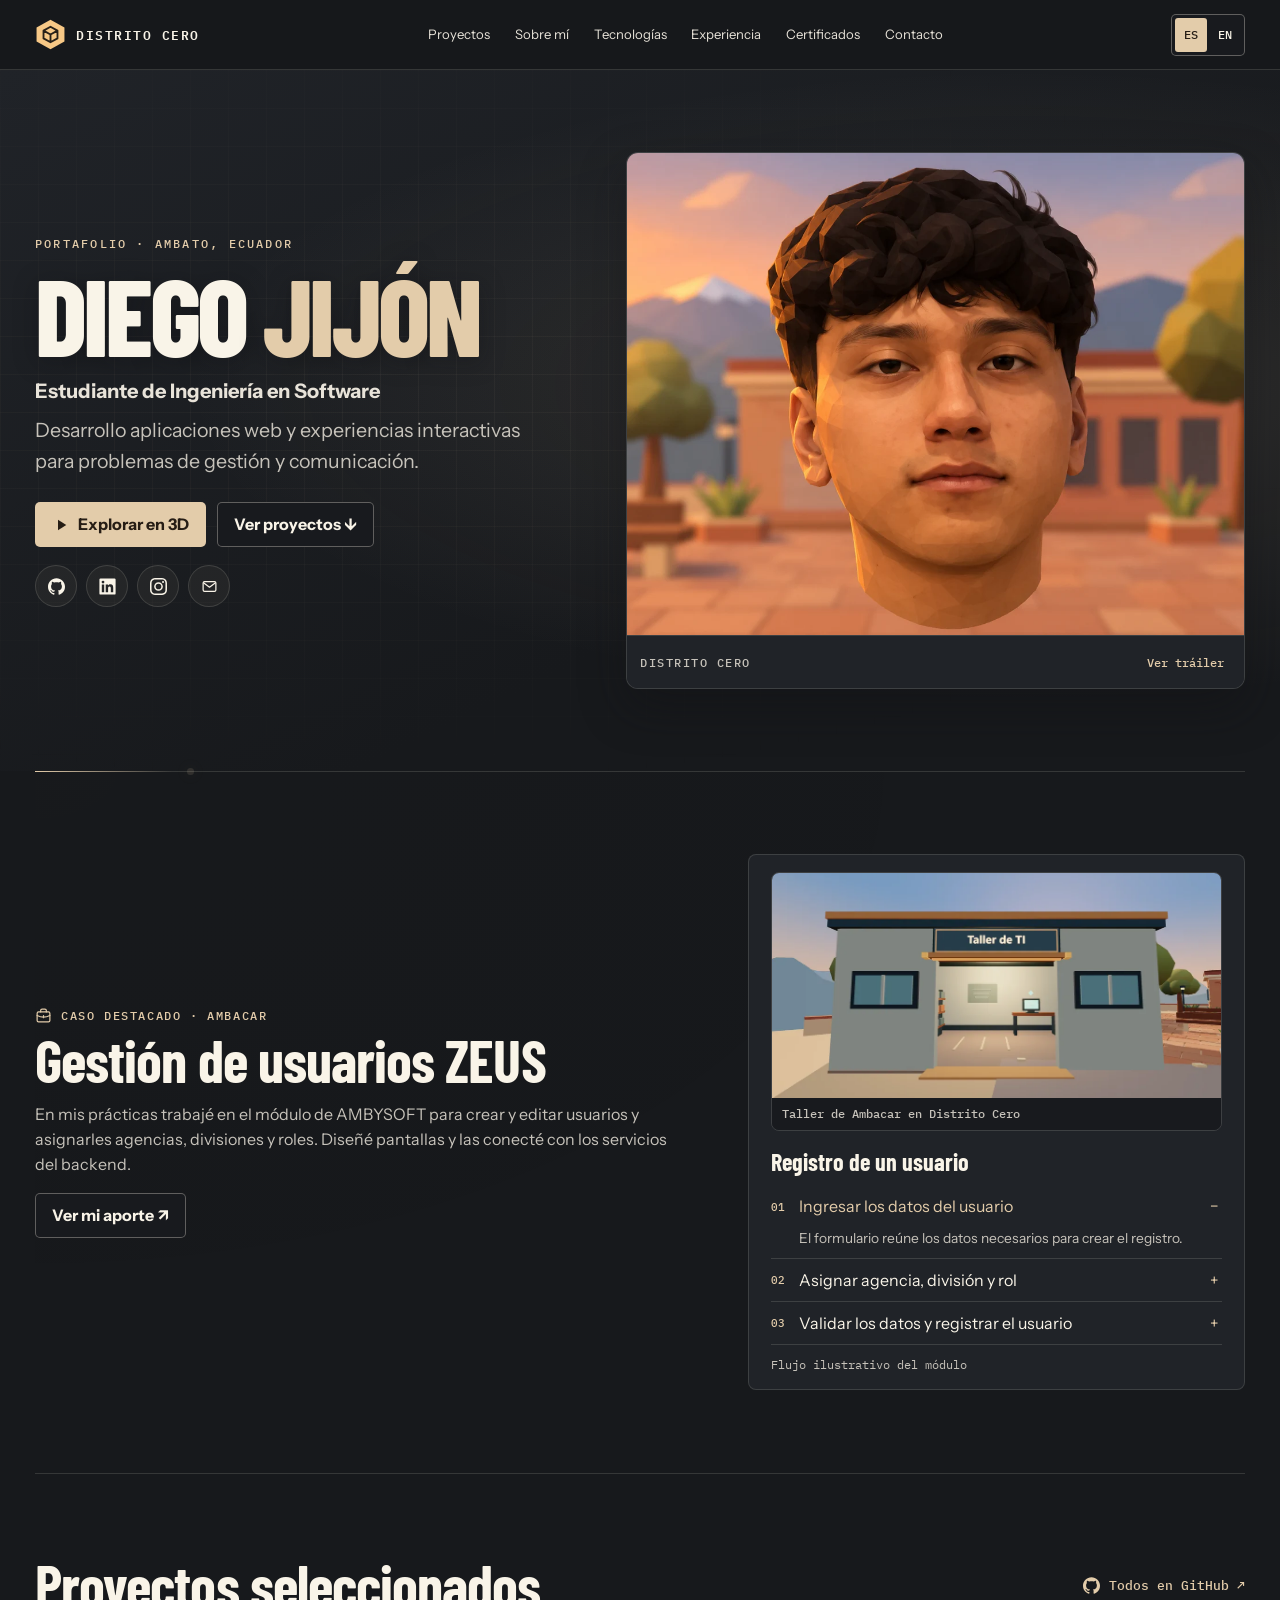
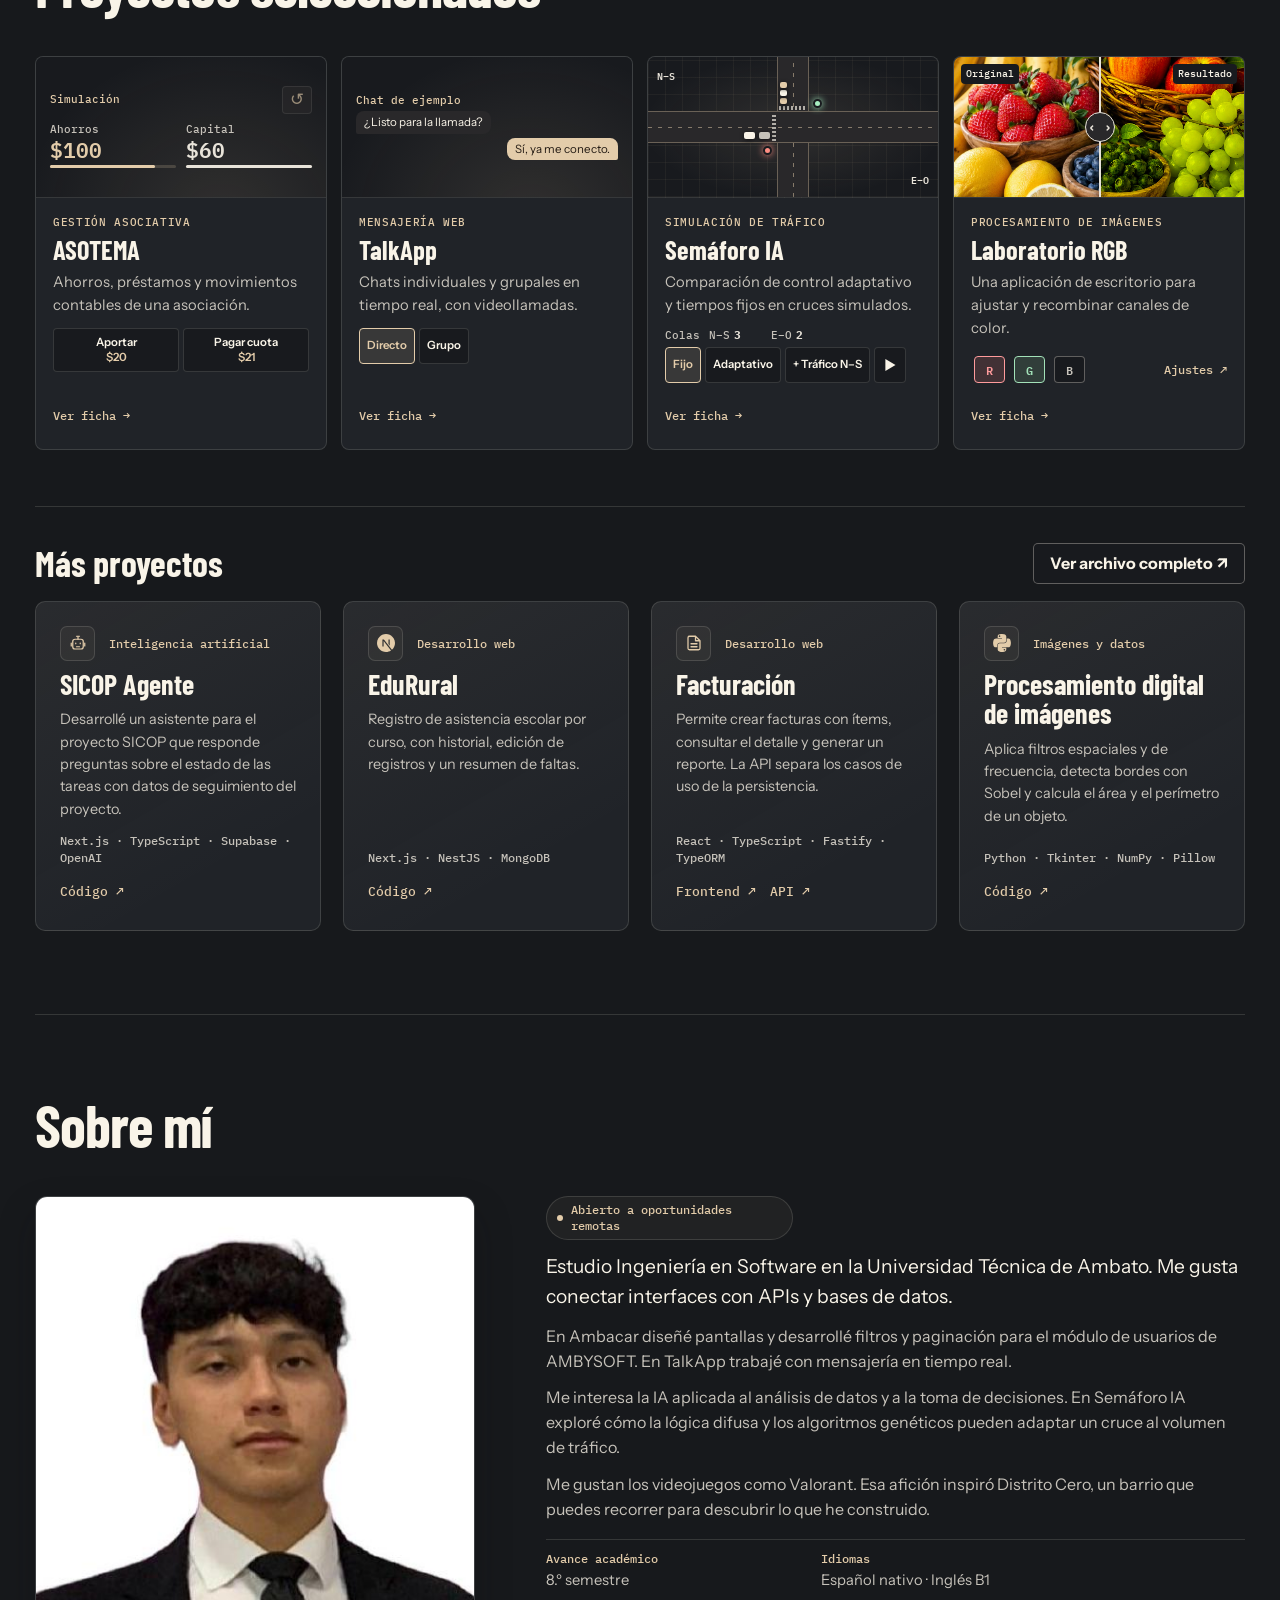
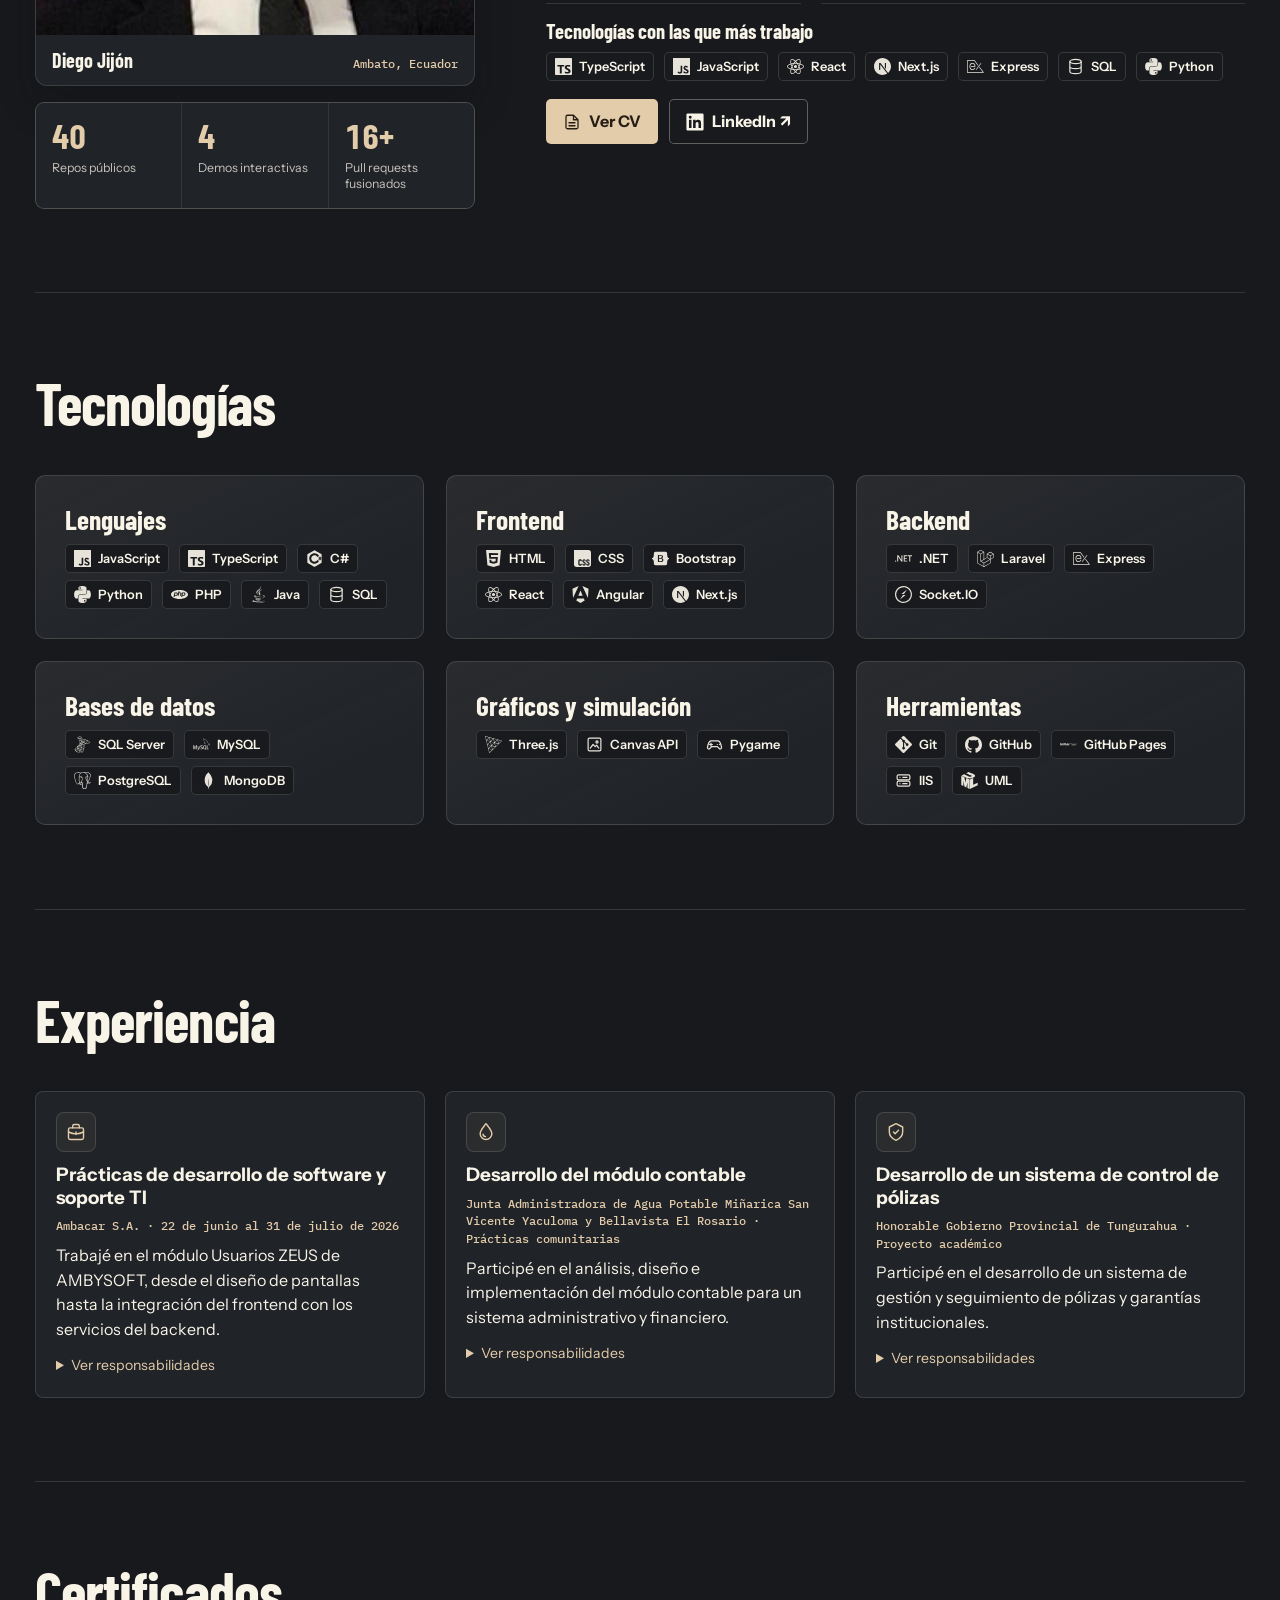
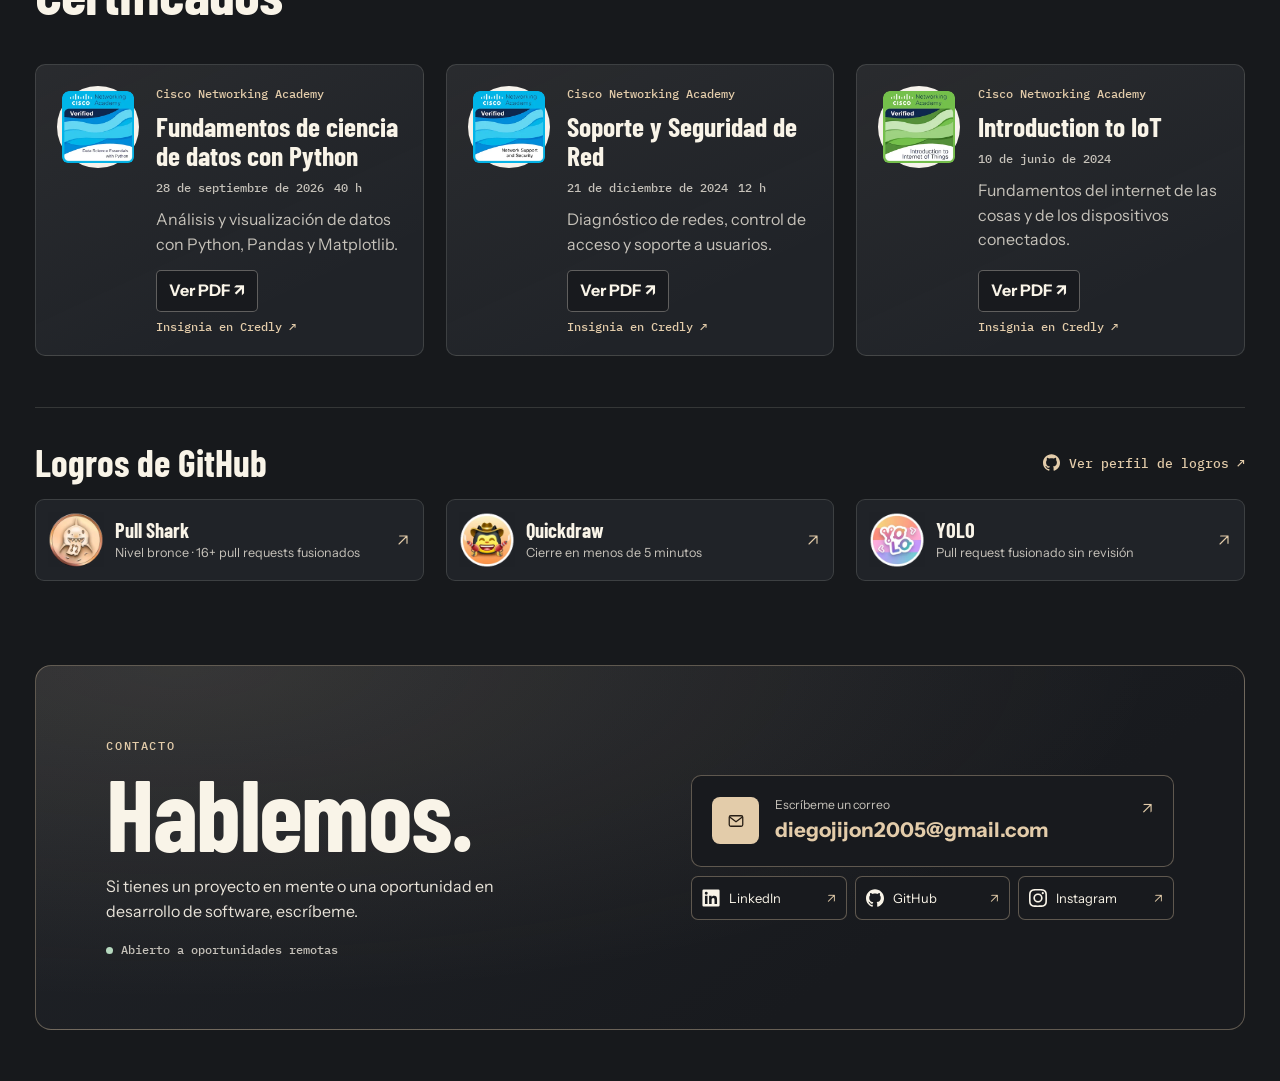
==== index.html @ 71e73021 "Mejora la detección y las rutas de los robots" ====
<!doctype html>
<html lang="es">
<head>
  <meta charset="utf-8">
  <meta name="viewport" content="width=device-width, initial-scale=1, viewport-fit=cover">
  <meta name="description" content="Distrito Cero, portafolio interactivo de Diego Jijón. Explora proyectos de software en un barrio 3D.">
  <meta name="theme-color" content="#17191c">
  <title>Distrito Cero · Diego Jijón</title>
  <link rel="icon" href="./assets/mark.svg" type="image/svg+xml">
  <link rel="stylesheet" href="./styles.css?v=levels">
  <link rel="stylesheet" href="./campaign.css?v=interiors">
  <link rel="stylesheet" href="./site-header.css?v=section-links">
  <link rel="stylesheet" href="./landing.css?v=header">
  <link rel="stylesheet" href="./archive.css?v=header">
  <link rel="stylesheet" href="./site-footer.css?v=header">
  <link rel="stylesheet" href="./district-preview.css?v=palette">
  <link rel="stylesheet" href="./asotema-demo.css?v=header">
  <link rel="stylesheet" href="./rgb-demo.css?v=header">
  <link rel="stylesheet" href="./traffic-demo.css?v=header">
  <link rel="stylesheet" href="./workstation.css?v=desktop">
  <script type="importmap">{"imports":{"./content.js":"./content.js?v=workstation","./experience.js":"./experience.js?v=visual","./project-archive.js":"./project-archive.js?v=sicop","./site-footer.js":"./site-footer.js?v=inline"}}</script>
  <script type="module" src="./main.js?v=robots"></script>
  <script type="module" src="./landing.js?v=header"></script>
  <script type="module" src="./district-preview.js?v=2"></script>
  <script type="module" src="./asotema-demo.js"></script>
  <script type="module" src="./rgb-demo.js?v=case-studies"></script>
  <script type="module" src="./traffic-demo.js?v=case-studies"></script>
</head>
<body>
  <div class="district-opening" id="district-opening" role="region" aria-label="Intro de Distrito Cero" data-aria="openingLabel" hidden>
    <video id="opening-video" muted playsinline preload="none" aria-hidden="true" tabindex="-1"></video>
    <button class="district-skip" id="opening-skip" type="button" data-t="skipOpening">Saltar</button>
    <div class="district-opening-brand" aria-hidden="true">
      <img src="./assets/mark.svg" width="38" height="38" alt="">
      <p>Distrito <em>Cero</em></p>
      <span class="district-opening-line"></span>
    </div>
  </div>
  <a class="skip" href="#projects" data-t="skip">Ir a proyectos</a>
  <header class="site-header" id="top">
    <div class="site-header-inner content">
      <a class="brand" href="#inicio" aria-label="Distrito Cero · Inicio">
        <img src="./assets/mark.svg" width="31" height="31" alt="">
        <span>DISTRITO CERO</span>
      </a>
      <div class="site-header-actions">
        <div class="languages" role="group" aria-label="Idioma / Language">
          <button type="button" lang="es" data-lang="es" aria-label="Español" aria-pressed="true">ES</button>
          <button type="button" lang="en" data-lang="en" aria-label="English" aria-pressed="false">EN</button>
        </div>
      </div>
    </div>
  </header>
  <main id="main">
    <section class="hero" id="inicio" aria-labelledby="title">
      <div class="hero-layout content">
        <div class="hero-content">
          <p class="eyebrow" data-t="intro">PORTAFOLIO · AMBATO, ECUADOR</p>
          <h1 id="title" tabindex="-1">Diego <em>Jijón</em></h1>
          <p class="hero-role" data-t="role">Estudiante de Ingeniería en Software</p>
          <p class="lead" data-t="lead">Desarrollo aplicaciones web y experiencias interactivas para problemas de gestión y comunicación.</p>
          <div class="hero-actions">
            <button class="button primary" id="enter" type="button" disabled>
              <svg viewBox="0 0 24 24" aria-hidden="true"><path d="m8 5 11 7-11 7Z" fill="currentColor"/></svg>
              <span data-t="enter">Explorar en 3D</span>
            </button>
            <a class="button secondary" href="#projects" data-t="viewProjects">Ver proyectos ↓</a>
          </div>
          <div class="hero-social" role="group" aria-label="Redes profesionales" data-aria="professionalLinks">
            <a class="icon-link" href="https://github.com/Diego200509" target="_blank" rel="noopener noreferrer" aria-label="GitHub"><svg aria-hidden="true" focusable="false"><use href="./assets/landing-icons.svg#github"></use></svg></a>
            <a class="icon-link" href="https://www.linkedin.com/in/diego-jij%C3%B3n-undefined-981508311/" target="_blank" rel="noopener noreferrer" aria-label="LinkedIn"><svg aria-hidden="true" focusable="false"><use href="./assets/landing-icons.svg#linkedin"></use></svg></a>
            <a class="icon-link" href="https://www.instagram.com/diegojijon09/" target="_blank" rel="noopener noreferrer" aria-label="Instagram"><svg aria-hidden="true" focusable="false"><use href="./assets/contact-icons.svg#instagram"></use></svg></a>
            <a class="icon-link" href="mailto:diegojijon2005@gmail.com" aria-label="Correo personal" data-aria="personalEmail"><svg aria-hidden="true" focusable="false"><use href="./assets/contact-icons.svg#email"></use></svg></a>
          </div>
          <p class="game-error" id="game-error" role="status" hidden></p>
          <noscript><p>Activa JavaScript para explorar el barrio 3D. Puedes acceder a los repositorios desde GitHub.</p></noscript>
        </div>
        <figure class="hero-preview">
          <div class="portrait-frame">
            <img src="./assets/distrito-retrato.webp" width="1100" height="860" alt="Retrato 3D del rostro de Diego Jijón" data-alt="avatarAlt" fetchpriority="high">
            <video id="district-trailer" controls playsinline preload="none" aria-label="Tráiler de Distrito Cero" data-aria="trailerLabel" aria-describedby="trailer-description" hidden></video>
            <p class="sr-only" id="trailer-description" data-t="trailerDescription">Diego recorre la plaza. Una vista aérea muestra el distrito y, frente al Laboratorio RGB, los prismas devuelven el color al mural.</p>
            <p class="district-trailer-error" id="trailer-error" role="status" data-t="trailerError" hidden>No se pudo reproducir el tráiler.</p>
          </div>
          <figcaption>
            <span>DISTRITO CERO</span>
            <button type="button" class="preview-project" id="trailer-toggle" aria-controls="district-trailer" aria-expanded="false" data-t="showTrailer" hidden>Ver tráiler</button>
          </figcaption>
        </figure>
      </div>
    </section>
    <section class="featured content landing-chapter" id="featured" aria-labelledby="featured-title">
      <span class="chapter-seam" aria-hidden="true"></span>
      <div data-reveal>
        <p class="eyebrow featured-label"><svg aria-hidden="true" focusable="false"><use href="./assets/landing-icons.svg#briefcase"></use></svg><span data-t="featured">CASO DESTACADO · AMBACAR</span></p>
        <h2 id="featured-title" data-t="featuredTitle">Gestión de usuarios ZEUS</h2>
        <p data-t="featuredCopy">En mis prácticas trabajé en el módulo de AMBYSOFT para crear y editar usuarios y asignarles agencias, divisiones y roles. Diseñé pantallas y las conecté con los servicios del backend.</p>
        <button type="button" class="button secondary" id="featured-detail" data-t="featuredDetail">Ver mi aporte ↗</button>
      </div>
      <div class="featured-flow" data-reveal>
        <figure class="featured-preview">
          <img src="./assets/ambacar-taller.webp" width="960" height="568" loading="lazy" decoding="async" alt="Entrada abierta del taller de Ambacar en el mundo 3D" data-alt="workshopPreviewAlt">
          <figcaption data-t="workshopPreview">Taller de Ambacar en Distrito Cero</figcaption>
        </figure>
        <h3 data-t="flowTitle">Registro de un usuario</h3>
        <ol class="flow-steps">
          <li>
            <details name="user-flow" open>
              <summary><span data-t="flowUser">Ingresar los datos del usuario</span></summary>
              <p data-t="flowUserDetail">El formulario reúne los datos necesarios para crear el registro.</p>
            </details>
          </li>
          <li>
            <details name="user-flow">
              <summary><span data-t="flowAssignment">Asignar agencia, división y rol</span></summary>
              <p data-t="flowAssignmentDetail">Los catálogos conectados al backend ofrecen las opciones que corresponden a cada campo.</p>
            </details>
          </li>
          <li>
            <details name="user-flow">
              <summary><span data-t="flowValidation">Validar los datos y registrar el usuario</span></summary>
              <p data-t="flowValidationDetail">El backend comprueba los datos antes de guardar el registro.</p>
            </details>
          </li>
        </ol>
        <p class="flow-note" data-t="flowNote">Flujo ilustrativo del módulo</p>
      </div>
    </section>
    <section class="archive content landing-chapter" id="projects" aria-labelledby="projects-title">
      <span class="chapter-seam" aria-hidden="true"></span>
      <header class="section-title" data-reveal>
        <h2 id="projects-title" data-t="selected">Proyectos seleccionados</h2>
        <a href="https://github.com/Diego200509?tab=repositories" class="text-link icon-text" target="_blank" rel="noopener noreferrer"><svg aria-hidden="true" focusable="false"><use href="./assets/landing-icons.svg#github"></use></svg><span data-t="allRepos">Todos en GitHub ↗</span></a>
      </header>
      <div class="project-grid" id="project-grid" data-reveal="sequence">
        <article class="project-card" id="asotema-demo" aria-labelledby="asotema-title">
          <div class="asotema-preview">
            <div class="asotema-preview-header">
              <span data-t="asotemaSimulation">Simulación</span>
              <button id="asotema-reset" type="button" aria-label="Reiniciar simulación" data-aria="asotemaReset" aria-disabled="true" disabled>↺</button>
            </div>
            <dl class="asotema-balances" aria-live="polite" aria-atomic="true">
              <div class="asotema-savings">
                <dt data-t="asotemaSavings">Ahorros</dt>
                <dd id="asotema-savings">$100</dd>
              </div>
              <div class="asotema-principal">
                <dt data-t="asotemaPrincipal">Capital</dt>
                <dd id="asotema-principal">$60</dd>
              </div>
            </dl>
          </div>
          <div class="project-copy">
            <small id="asotema-kind">Gestión asociativa</small>
            <h3 id="asotema-title">ASOTEMA</h3>
            <span id="asotema-description">Ahorros, préstamos y movimientos contables de una asociación.</span>
            <div class="asotema-actions" role="group" aria-label="Operaciones de ejemplo" data-aria="asotemaActions">
              <button id="asotema-deposit" type="button" disabled><span data-t="asotemaDeposit">Aportar</span><strong>$20</strong></button>
              <button id="asotema-pay" type="button" disabled><span data-t="asotemaPay">Pagar cuota</span><strong>$21</strong></button>
            </div>
            <a class="project-details-link" id="asotema-details" href="./asotema.html" data-t="caseView">Ver ficha →</a>
          </div>
        </article>
        <article class="project-card" id="talkapp" aria-labelledby="talkapp-title">
          <div class="talkapp-preview">
            <div class="talkapp-preview-label" data-t="talkPreview">Chat de ejemplo</div>
            <div class="talkapp-conversation" id="talkapp-conversation" aria-live="polite">
              <div data-talk-chat="direct">
                <p data-t="talkDirectFirst">¿Listo para la llamada?</p>
                <p data-t="talkDirectReply">Sí, ya me conecto.</p>
              </div>
              <div data-talk-chat="group" hidden>
                <p data-t="talkGroupFirst">¿Probamos la demo?</p>
                <p data-t="talkGroupReply">Equipo listo.</p>
              </div>
            </div>
          </div>
          <div class="project-copy">
            <small id="talkapp-kind">Mensajería web</small>
            <h3 id="talkapp-title">TalkApp</h3>
            <span id="talkapp-description">Chats individuales y grupales en tiempo real, con videollamadas.</span>
            <div class="talkapp-modes" role="group" aria-label="Chat de ejemplo" data-aria="talkPreview">
              <button type="button" data-talk-mode="direct" data-t="talkDirect" aria-controls="talkapp-conversation" aria-pressed="true" disabled>Directo</button>
              <button type="button" data-talk-mode="group" data-t="talkGroup" aria-controls="talkapp-conversation" aria-pressed="false" disabled>Grupo</button>
            </div>
            <a class="project-details-link" id="talkapp-details" href="./talkapp.html" data-t="caseView">Ver ficha →</a>
          </div>
        </article>
        <article class="project-card traffic-card" id="traffic-demo" aria-labelledby="traffic-title">
          <div class="traffic-scene" aria-hidden="true">
            <div class="traffic-road traffic-road-vertical"></div>
            <div class="traffic-road traffic-road-horizontal"></div>
            <div class="traffic-crosswalk traffic-crosswalk-vertical"></div>
            <div class="traffic-crosswalk traffic-crosswalk-horizontal"></div>
            <div class="traffic-cars traffic-cars-vertical"></div>
            <div class="traffic-cars traffic-cars-horizontal"></div>
            <span class="traffic-passing traffic-passing-vertical"></span>
            <span class="traffic-passing traffic-passing-horizontal"></span>
            <span class="traffic-light traffic-light-vertical" data-phase="green"></span>
            <span class="traffic-light traffic-light-horizontal" data-phase="red"></span>
            <span class="traffic-axis traffic-axis-vertical">N–S</span>
            <span class="traffic-axis traffic-axis-horizontal" data-t="trafficEastWest">E–O</span>
          </div>
          <div class="project-copy">
            <small id="traffic-kind">Simulación de tráfico</small>
            <h3 id="traffic-title">Semáforo IA</h3>
            <span id="traffic-description">Comparación de control adaptativo y tiempos fijos en cruces simulados.</span>
            <div class="traffic-controls">
              <div class="traffic-stats" role="group" aria-label="Vehículos en espera" data-aria="trafficQueues">
                <span data-t="trafficWaiting">Colas</span>
                <span class="traffic-stat"><span>N–S</span> <b id="traffic-count-vertical">3</b></span>
                <span class="traffic-stat"><span data-t="trafficEastWest">E–O</span> <b id="traffic-count-horizontal">2</b></span>
              </div>
              <div class="traffic-toolbar">
                <div class="traffic-modes" role="group" aria-label="Modo del semáforo" data-aria="trafficMode">
                  <button type="button" data-traffic-mode="fixed" aria-pressed="true" data-t="trafficFixed" disabled>Fijo</button>
                  <button type="button" data-traffic-mode="adaptive" aria-pressed="false" aria-label="Adaptativo (Auto)" data-aria="trafficAdaptiveLabel" disabled>
                    <span class="traffic-mode-full" data-t="trafficAdaptive">Adaptativo</span>
                    <span class="traffic-mode-short" aria-hidden="true">Auto</span>
                  </button>
                </div>
                <div class="traffic-actions">
                  <button type="button" id="traffic-demand" aria-pressed="false" aria-label="Más tráfico norte-sur" data-aria="trafficDemandLabel" disabled>
                    <span class="traffic-demand-label" data-t="trafficDemand">+ Tráfico N–S</span>
                    <span class="traffic-demand-icon" aria-hidden="true">+</span>
                  </button>
                  <button type="button" id="traffic-play" data-running="false" disabled>
                    <span class="traffic-play-size" aria-hidden="true" data-t="trafficResume">Continuar</span>
                    <span id="traffic-play-label" data-t="trafficPlay">Iniciar</span>
                    <span class="traffic-play-icon" aria-hidden="true"></span>
                  </button>
                </div>
              </div>
              <p class="sr-only" id="traffic-phase"><span data-t="trafficGreenNorth">Verde norte–sur</span><span data-t="trafficGreenEast" hidden>Verde este–oeste</span><span data-t="trafficAllRed" hidden>Rojo en ambas vías</span></p>
            </div>
            <a class="project-details-link" id="traffic-details" href="./semaforo-ia.html" data-t="caseView">Ver ficha →</a>
          </div>
        </article>
        <article class="project-card rgb-card" id="rgb-demo" aria-labelledby="rgb-title">
          <div class="rgb-preview">
            <img id="rgb-original" src="./assets/rgb-frutas.webp" width="880" height="660" loading="lazy" alt="Frutas de varios colores en cestas" data-alt="rgbSampleAlt">
            <canvas id="rgb-result" width="880" height="660" aria-hidden="true"></canvas>
            <span class="rgb-side rgb-before" data-t="rgbBefore">Original</span>
            <span class="rgb-side rgb-after" data-t="rgbAfter">Resultado</span>
            <span class="rgb-divider" aria-hidden="true"><span>‹ ›</span></span>
            <input id="rgb-split" type="range" min="0" max="100" value="50" aria-label="Porcentaje visible de la imagen original" data-aria="rgbCompare" aria-describedby="rgb-instructions" disabled>
          </div>
          <p id="rgb-instructions" class="sr-only" data-t="rgbInstructions">Arrastra la línea o usa las flechas del teclado para comparar.</p>
          <div class="project-copy">
            <small id="rgb-kind">Procesamiento de imágenes</small>
            <h3 id="rgb-title" data-t="rgbTitle">Laboratorio RGB</h3>
            <span id="rgb-description">Una aplicación de escritorio para ajustar y recombinar canales de color.</span>
            <p class="rgb-error" id="rgb-error" role="status" hidden data-t="rgbError">La comparación no pudo cargar.</p>
            <div class="rgb-actions">
              <fieldset id="rgb-channels" disabled>
                <legend class="sr-only" data-t="rgbChannels">Canales de color</legend>
                <label class="rgb-toggle" data-channel="red">
                  <input type="checkbox" data-aria="rgbRed" aria-label="Rojo" checked><span aria-hidden="true">R</span>
                </label>
                <label class="rgb-toggle" data-channel="green">
                  <input type="checkbox" data-aria="rgbGreen" aria-label="Verde" checked><span aria-hidden="true">G</span>
                </label>
                <label class="rgb-toggle" data-channel="blue">
                  <input type="checkbox" data-aria="rgbBlue" aria-label="Azul"><span aria-hidden="true">B</span>
                </label>
              </fieldset>
              <button class="rgb-settings-button" id="rgb-settings-button" type="button" aria-haspopup="dialog" aria-label="Ajustes y captura" data-aria="rgbSettingsLabel" data-t="rgbSettings">Ajustes ↗</button>
            </div>
            <a class="project-details-link" id="rgb-details" href="./laboratorio-rgb.html" data-t="caseView">Ver ficha →</a>
          </div>
        </article>
      </div>
      <section class="more-projects" aria-labelledby="more-projects-title">
        <header class="more-projects-heading" data-reveal>
          <h3 id="more-projects-title" data-t="moreProjects">Más proyectos</h3>
          <a class="button secondary" id="archive-link" href="./archive.html" data-t="archiveLink">Ver archivo completo ↗</a>
        </header>
        <div class="archive-grid" id="more-project-grid" data-reveal="sequence"></div>
      </section>
      <noscript>
        <ul>
          <li><a href="https://github.com/Diego200509/asotema">ASOTEMA</a></li>
          <li><a href="https://github.com/Diego200509/talk-app">TalkApp</a></li>
          <li><a href="https://github.com/Diego200509/Semaforo_IA">Semáforo IA</a></li>
          <li><a href="https://github.com/Diego200509/Lab_imagenes_rgb">Laboratorio RGB</a></li>
        </ul>
      </noscript>
    </section>
    <section class="profile content landing-chapter" id="profile" aria-labelledby="profile-title">
      <span class="chapter-seam" aria-hidden="true"></span>
      <header class="section-title" data-reveal><h2 id="profile-title" data-t="profile">Sobre mí</h2></header>
      <div class="profile-media" data-reveal>
        <figure class="profile-portrait">
          <img src="./assets/diego-jijon.jpg" width="460" height="460" alt="Retrato de Diego Jijón" data-alt="profilePhotoAlt" loading="lazy" decoding="async">
          <figcaption><strong>Diego Jijón</strong><span data-t="profileLocation">Ambato, Ecuador</span></figcaption>
        </figure>
        <dl class="profile-stats" aria-label="Cifras de mi trabajo" data-aria="profileStats">
          <div><dt data-t="profileRepos">Repos públicos</dt><dd>40</dd></div>
          <div><dt data-t="profileDemos">Demos interactivas</dt><dd>4</dd></div>
          <div><dt data-t="profilePulls">Pull requests fusionados</dt><dd>16+</dd></div>
        </dl>
      </div>
      <div class="profile-story" data-reveal>
        <p class="profile-availability" data-t="profileRemote">Abierto a oportunidades remotas</p>
        <p class="profile-copy profile-intro" data-t="profileIntro">Estudio Ingeniería en Software en la Universidad Técnica de Ambato. Me gusta conectar interfaces con APIs y bases de datos.</p>
        <p class="profile-copy" data-t="profileWork">En Ambacar diseñé pantallas y desarrollé filtros y paginación para el módulo de usuarios de AMBYSOFT. En TalkApp trabajé con mensajería en tiempo real.</p>
        <p class="profile-copy" data-t="profileAI">Me interesa la IA aplicada al análisis de datos y a la toma de decisiones. En Semáforo IA exploré cómo la lógica difusa y los algoritmos genéticos pueden adaptar un cruce al volumen de tráfico.</p>
        <p class="profile-copy" data-t="personal">Me gustan los videojuegos como Valorant. Esa afición inspiró Distrito Cero, un barrio que puedes recorrer para descubrir lo que he construido.</p>
        <dl class="profile-facts">
          <div><dt data-t="profileStudyStage">Avance académico</dt><dd data-t="profileSemester">8.º semestre</dd></div>
          <div><dt data-t="languages">Idiomas</dt><dd data-t="languageLevels">Español nativo · Inglés B1</dd></div>
        </dl>
        <div class="profile-stack">
          <h3 data-t="profileStack">Tecnologías con las que más trabajo</h3>
          <ul class="technology-tools">
            <li><svg aria-hidden="true" focusable="false"><use href="./assets/landing-icons.svg#typescript"></use></svg>TypeScript</li>
            <li><svg aria-hidden="true" focusable="false"><use href="./assets/landing-icons.svg#javascript"></use></svg>JavaScript</li>
            <li><svg aria-hidden="true" focusable="false"><use href="./assets/landing-icons.svg#react"></use></svg>React</li>
            <li><svg aria-hidden="true" focusable="false"><use href="./assets/landing-icons.svg#nextdotjs"></use></svg>Next.js</li>
            <li><svg aria-hidden="true" focusable="false"><use href="./assets/landing-icons.svg#express"></use></svg>Express</li>
            <li><svg aria-hidden="true" focusable="false"><use href="./assets/landing-icons.svg#sql"></use></svg>SQL</li>
            <li><svg aria-hidden="true" focusable="false"><use href="./assets/landing-icons.svg#python"></use></svg>Python</li>
          </ul>
        </div>
        <div class="profile-actions">
          <a class="button primary" href="./cv.html" id="cv-link"><svg aria-hidden="true" focusable="false"><use href="./assets/landing-icons.svg#document"></use></svg><span data-t="cv">Ver CV</span></a>
          <a class="button secondary" href="https://www.linkedin.com/in/diego-jij%C3%B3n-undefined-981508311/" target="_blank" rel="noopener noreferrer"><svg aria-hidden="true" focusable="false"><use href="./assets/landing-icons.svg#linkedin"></use></svg>LinkedIn ↗</a>
        </div>
      </div>
    </section>
    <section class="content landing-chapter" id="technologies" aria-labelledby="technologies-title">
      <span class="chapter-seam" aria-hidden="true"></span>
      <header class="section-title" data-reveal><h2 id="technologies-title" data-t="technologies">Tecnologías</h2></header>
      <ul class="technology-grid" data-reveal="sequence">
        <li class="technology-card">
          <h3 data-t="techLanguages">Lenguajes</h3>
          <ul class="technology-tools">
            <li><svg aria-hidden="true" focusable="false"><use href="./assets/landing-icons.svg#javascript"></use></svg>JavaScript</li>
            <li><svg aria-hidden="true" focusable="false"><use href="./assets/landing-icons.svg#typescript"></use></svg>TypeScript</li>
            <li><svg aria-hidden="true" focusable="false"><use href="./assets/landing-icons.svg#csharp"></use></svg>C#</li>
            <li><svg aria-hidden="true" focusable="false"><use href="./assets/landing-icons.svg#python"></use></svg>Python</li>
            <li><svg aria-hidden="true" focusable="false"><use href="./assets/landing-icons.svg#php"></use></svg>PHP</li>
            <li><svg aria-hidden="true" focusable="false"><use href="./assets/landing-icons.svg#java"></use></svg>Java</li>
            <li><svg aria-hidden="true" focusable="false"><use href="./assets/landing-icons.svg#sql"></use></svg>SQL</li>
          </ul>
        </li>
        <li class="technology-card">
          <h3>Frontend</h3>
          <ul class="technology-tools">
            <li><svg aria-hidden="true" focusable="false"><use href="./assets/landing-icons.svg#html5"></use></svg>HTML</li>
            <li><svg aria-hidden="true" focusable="false"><use href="./assets/landing-icons.svg#css"></use></svg>CSS</li>
            <li><svg aria-hidden="true" focusable="false"><use href="./assets/landing-icons.svg#bootstrap"></use></svg>Bootstrap</li>
            <li><svg aria-hidden="true" focusable="false"><use href="./assets/landing-icons.svg#react"></use></svg>React</li>
            <li><svg aria-hidden="true" focusable="false"><use href="./assets/landing-icons.svg#angular"></use></svg>Angular</li>
            <li><svg aria-hidden="true" focusable="false"><use href="./assets/landing-icons.svg#nextdotjs"></use></svg>Next.js</li>
          </ul>
        </li>
        <li class="technology-card">
          <h3>Backend</h3>
          <ul class="technology-tools">
            <li><svg aria-hidden="true" focusable="false"><use href="./assets/landing-icons.svg#dotnet"></use></svg>.NET</li>
            <li><svg aria-hidden="true" focusable="false"><use href="./assets/landing-icons.svg#laravel"></use></svg>Laravel</li>
            <li><svg aria-hidden="true" focusable="false"><use href="./assets/landing-icons.svg#express"></use></svg>Express</li>
            <li><svg aria-hidden="true" focusable="false"><use href="./assets/landing-icons.svg#socketdotio"></use></svg>Socket.IO</li>
          </ul>
        </li>
        <li class="technology-card">
          <h3 data-t="techDatabases">Bases de datos</h3>
          <ul class="technology-tools">
            <li><svg aria-hidden="true" focusable="false"><use href="./assets/landing-icons.svg#microsoftsqlserver"></use></svg>SQL Server</li>
            <li><svg aria-hidden="true" focusable="false"><use href="./assets/landing-icons.svg#mysql"></use></svg>MySQL</li>
            <li><svg aria-hidden="true" focusable="false"><use href="./assets/landing-icons.svg#postgresql"></use></svg>PostgreSQL</li>
            <li><svg aria-hidden="true" focusable="false"><use href="./assets/landing-icons.svg#mongodb"></use></svg>MongoDB</li>
          </ul>
        </li>
        <li class="technology-card">
          <h3 data-t="techGraphics">Gráficos y simulación</h3>
          <ul class="technology-tools">
            <li><svg aria-hidden="true" focusable="false"><use href="./assets/landing-icons.svg#threedotjs"></use></svg>Three.js</li>
            <li><svg aria-hidden="true" focusable="false"><use href="./assets/landing-icons.svg#canvas-api"></use></svg>Canvas API</li>
            <li><svg aria-hidden="true" focusable="false"><use href="./assets/landing-icons.svg#pygame"></use></svg>Pygame</li>
          </ul>
        </li>
        <li class="technology-card">
          <h3 data-t="techTools">Herramientas</h3>
          <ul class="technology-tools">
            <li><svg aria-hidden="true" focusable="false"><use href="./assets/landing-icons.svg#git"></use></svg>Git</li>
            <li><svg aria-hidden="true" focusable="false"><use href="./assets/landing-icons.svg#github"></use></svg>GitHub</li>
            <li><svg aria-hidden="true" focusable="false"><use href="./assets/landing-icons.svg#githubpages"></use></svg>GitHub Pages</li>
            <li><svg aria-hidden="true" focusable="false"><use href="./assets/landing-icons.svg#iis"></use></svg>IIS</li>
            <li><svg aria-hidden="true" focusable="false"><use href="./assets/landing-icons.svg#uml"></use></svg>UML</li>
          </ul>
        </li>
      </ul>
    </section>
    <section class="experience content landing-chapter" id="experience" aria-labelledby="experience-title">
      <span class="chapter-seam" aria-hidden="true"></span>
      <header class="section-title" data-reveal><h2 id="experience-title" data-t="experience">Experiencia</h2></header>
      <div class="experience-list" id="experience-list" data-reveal="sequence"></div>
    </section>
    <section class="content landing-chapter" id="certificates" aria-labelledby="certificates-title">
      <span class="chapter-seam" aria-hidden="true"></span>
      <header class="section-title" data-reveal><h2 id="certificates-title" data-t="certificates">Certificados</h2></header>
      <div class="certificate-grid" data-reveal="sequence">
        <article class="certificate-card">
          <div class="certificate-icon"><img src="./assets/cisco-badge-python.webp" width="240" height="240" loading="lazy" decoding="async" alt=""></div>
          <div class="certificate-copy">
            <p class="certificate-issuer">Cisco Networking Academy</p>
            <h3 data-t="certDataTitle">Fundamentos de ciencia de datos con Python</h3>
            <div class="certificate-meta">
              <time datetime="2026-09-28" data-t="certDataDate">28 de septiembre de 2026</time>
              <span>40 h</span>
            </div>
            <p data-t="certDataCopy">Análisis y visualización de datos con Python, Pandas y Matplotlib.</p>
            <div class="certificate-links">
              <a class="button secondary" href="./assets/cisco-data-science-python.pdf" target="_blank" rel="noopener noreferrer" aria-label="Ver PDF de Fundamentos de ciencia de datos con Python" data-t="certPdf" data-aria="certDataPdf">Ver PDF ↗</a>
              <a class="text-link" href="https://www.credly.com/badges/15d13ba0-3259-4e6a-a81f-54c8e1904e45" target="_blank" rel="noopener noreferrer" data-t="certBadge">Insignia en Credly ↗</a>
            </div>
          </div>
        </article>
        <article class="certificate-card">
          <div class="certificate-icon"><img src="./assets/cisco-badge-redes.webp" width="240" height="240" loading="lazy" decoding="async" alt=""></div>
          <div class="certificate-copy">
            <p class="certificate-issuer">Cisco Networking Academy</p>
            <h3 data-t="certNetworkTitle">Soporte y Seguridad de Red</h3>
            <div class="certificate-meta">
              <time datetime="2024-12-21" data-t="certNetworkDate">21 de diciembre de 2024</time>
              <span>12 h</span>
            </div>
            <p data-t="certNetworkCopy">Diagnóstico de redes, control de acceso y soporte a usuarios.</p>
            <div class="certificate-links">
              <a class="button secondary" href="./assets/cisco-soporte-seguridad-red.pdf" target="_blank" rel="noopener noreferrer" aria-label="Ver PDF de Soporte y Seguridad de Red" data-t="certPdf" data-aria="certNetworkPdf">Ver PDF ↗</a>
              <a class="text-link" href="https://www.credly.com/badges/7c3943cc-0f93-4f2e-a064-77ec3f7a5736" target="_blank" rel="noopener noreferrer" data-t="certBadge">Insignia en Credly ↗</a>
            </div>
          </div>
        </article>
        <article class="certificate-card">
          <div class="certificate-icon"><img src="./assets/cisco-badge-iot.webp" width="240" height="240" loading="lazy" decoding="async" alt=""></div>
          <div class="certificate-copy">
            <p class="certificate-issuer">Cisco Networking Academy</p>
            <h3>Introduction to IoT</h3>
            <div class="certificate-meta"><time datetime="2024-06-10" data-t="certIotDate">10 de junio de 2024</time></div>
            <p data-t="certIotCopy">Fundamentos del internet de las cosas y de los dispositivos conectados.</p>
            <div class="certificate-links">
              <a class="button secondary" href="./assets/cisco-introduction-to-iot.pdf" target="_blank" rel="noopener noreferrer" aria-label="Ver PDF de Introduction to IoT" data-t="certPdf" data-aria="certIotPdf">Ver PDF ↗</a>
              <a class="text-link" href="https://www.credly.com/badges/0f12dde0-a86e-4f1a-86f3-8b0dec0704a9" target="_blank" rel="noopener noreferrer" data-t="certBadge">Insignia en Credly ↗</a>
            </div>
          </div>
        </article>
      </div>
      <section class="achievements" aria-labelledby="achievements-title">
        <header class="section-title" data-reveal>
          <h3 id="achievements-title" data-t="githubAchievements">Logros de GitHub</h3>
          <a class="text-link icon-text" href="https://github.com/Diego200509?tab=achievements" target="_blank" rel="noopener noreferrer"><svg aria-hidden="true" focusable="false"><use href="./assets/landing-icons.svg#github"></use></svg><span data-t="viewAchievements">Ver perfil de logros ↗</span></a>
        </header>
        <ul class="achievement-grid" data-reveal="sequence">
          <li>
            <a class="achievement-card" href="https://github.com/Diego200509?achievement=pull-shark&amp;tab=achievements" target="_blank" rel="noopener noreferrer">
              <img src="./assets/github-pull-shark.webp" width="144" height="144" loading="lazy" decoding="async" alt="">
              <span><strong>Pull Shark</strong><small data-t="pullShark">Nivel bronce · 16+ pull requests fusionados</small></span>
              <svg aria-hidden="true" focusable="false"><use href="./assets/landing-icons.svg#arrow"></use></svg>
            </a>
          </li>
          <li>
            <a class="achievement-card" href="https://github.com/Diego200509?achievement=quickdraw&amp;tab=achievements" target="_blank" rel="noopener noreferrer">
              <img src="./assets/github-quickdraw.webp" width="144" height="144" loading="lazy" decoding="async" alt="">
              <span><strong>Quickdraw</strong><small data-t="quickdraw">Cierre en menos de 5 minutos</small></span>
              <svg aria-hidden="true" focusable="false"><use href="./assets/landing-icons.svg#arrow"></use></svg>
            </a>
          </li>
          <li>
            <a class="achievement-card" href="https://github.com/Diego200509?achievement=yolo&amp;tab=achievements" target="_blank" rel="noopener noreferrer">
              <img src="./assets/github-yolo.webp" width="144" height="144" loading="lazy" decoding="async" alt="">
              <span><strong>YOLO</strong><small data-t="yolo">Pull request fusionado sin revisión</small></span>
              <svg aria-hidden="true" focusable="false"><use href="./assets/landing-icons.svg#arrow"></use></svg>
            </a>
          </li>
        </ul>
      </section>
    </section>
  </main>
  <footer id="contact" class="site-footer"></footer>
  <section id="game" class="game" hidden aria-label="Distrito Cero 3D">
    <div id="viewport" class="viewport" role="region"></div>
    <header class="game-top">
      <button class="button game-button" id="exit" type="button" data-t="exit">← Salir</button>
      <div class="game-progress">
        <span data-t="district">DISTRITO CERO</span>
        <span id="campaign-level"></span>
      </div>
      <div class="game-menu">
        <button class="button game-button" id="camera-button" type="button" aria-pressed="false" disabled data-t="camera">Cámara</button>
        <button class="button game-button" id="map-button" type="button" disabled data-t="map">Mapa</button>
        <button class="button game-button" id="phone-button" type="button" hidden></button>
        <button class="button game-button" id="settings-button" type="button" disabled aria-label="Ajustes">⚙</button>
        <button class="button game-button" id="help-button" type="button" aria-controls="controls-text touch-controls" aria-expanded="false" disabled data-aria="help">?</button>
        <button class="button game-button game-language" id="game-language" type="button" aria-label="Switch to English">EN</button>
      </div>
    </header>
    <div id="loading" class="loading" data-phase="0" hidden>
      <div class="loading-plan" aria-hidden="true">
        <span class="plan-road"></span>
        <span class="plan-block plan-lab"></span><span class="plan-block plan-hall"></span>
        <span class="plan-block plan-comms"></span><span class="plan-block plan-garage"></span>
        <span class="plan-block plan-crossing"></span><span class="plan-square"></span>
      </div>
      <div class="loading-copy">
        <p class="eyebrow" data-t="district">DISTRITO CERO</p>
        <p id="loading-stage" role="status"></p>
        <progress id="loading-progress" max="3" value="0" aria-label="Carga del distrito" data-aria="loadingProgress"></progress>
      </div>
    </div>
    <div class="campaign-hud" id="campaign-hud" hidden>
      <div class="campaign-vitals">
        <label for="health"><span id="health-label"></span> <strong id="health-value">100</strong></label>
        <meter id="health" min="0" max="100" low="30" value="100">100</meter>
      </div>
      <p id="emitter-status"></p>
      <p id="combat-status" role="status"></p>
      <div class="enemy-vitals" id="enemy-vitals" hidden>
        <label for="enemy-health"><span id="enemy-name"></span> <strong id="enemy-health-value"></strong></label>
        <meter id="enemy-health" min="0" max="100" value="100"></meter>
      </div>
    </div>
    <div id="damage-indicator" class="damage-indicator" role="status" hidden></div>
    <p id="campaign-signal" class="campaign-signal" role="status" hidden>
      <strong id="campaign-signal-level" hidden></strong>
      <span id="campaign-signal-text"></span>
    </p>
    <div class="crosshair" aria-hidden="true"></div>
    <div class="game-bottom" id="game-bottom">
      <p id="objective" class="objective" aria-live="polite"></p>
      <button type="button" id="interact" class="button primary"><span id="interact-label" data-t="interact">Interactuar</span><kbd aria-hidden="true">E</kbd></button>
      <p class="game-controls" id="controls-text" hidden></p>
      <p class="sr-only" id="camera-status" role="status"></p>
    </div>
    <div class="touch-ui" id="touch-controls" hidden>
      <div id="joystick" role="img"><span aria-hidden="true"></span></div>
      <div class="touch-actions">
        <button id="touch-scan" type="button" hidden></button>
        <button id="touch-charge" type="button" hidden></button>
        <button id="touch-crouch" type="button" aria-pressed="false"></button>
        <button id="touch-reload" type="button" hidden></button>
        <button id="touch-fire" type="button" hidden></button>
      </div>
    </div>
    <div id="campaign-intro" class="campaign-intro" hidden>
      <h2 id="intro-title"></h2>
      <button class="button secondary" type="button" id="intro-skip"></button>
    </div>
    <div id="camera-transition" class="camera-transition" aria-hidden="true"></div>
  </section>
  <dialog class="sheet rgb-settings" id="rgb-settings" aria-labelledby="rgb-settings-title">
    <div class="sheet-top">
      <p class="eyebrow" data-t="rgbTitle">Laboratorio RGB</p>
      <form method="dialog"><button class="close" data-aria="close" aria-label="Cerrar" type="submit">×</button></form>
    </div>
    <h2 id="rgb-settings-title" data-t="rgbAdvanced">Ajustes de contraste</h2>
    <div class="rgb-settings-grid">
      <canvas id="rgb-settings-result" width="880" height="660" role="img" data-aria="rgbAfter" aria-label="Resultado" hidden></canvas>
      <fieldset id="rgb-tones" disabled>
        <legend class="sr-only" data-t="rgbAdvanced">Ajustes de contraste</legend>
        <div class="rgb-tone" data-channel="red">
          <label for="rgb-red-tone" data-t="rgbRed">Rojo</label>
          <input id="rgb-red-tone" type="range" min="0" max="200" value="100" data-aria="rgbRedTone" aria-label="Contraste del canal rojo">
          <output for="rgb-red-tone">100%</output>
        </div>
        <div class="rgb-tone" data-channel="green">
          <label for="rgb-green-tone" data-t="rgbGreen">Verde</label>
          <input id="rgb-green-tone" type="range" min="0" max="200" value="100" data-aria="rgbGreenTone" aria-label="Contraste del canal verde">
          <output for="rgb-green-tone">100%</output>
        </div>
        <div class="rgb-tone" data-channel="blue">
          <label for="rgb-blue-tone" data-t="rgbBlue">Azul</label>
          <input id="rgb-blue-tone" type="range" min="0" max="200" value="100" data-aria="rgbBlueTone" aria-label="Contraste del canal azul" disabled>
          <output for="rgb-blue-tone">100%</output>
        </div>
        <button class="button secondary" id="rgb-reset" type="button" data-t="rgbReset">Restaurar imagen</button>
      </fieldset>
    </div>
    <details class="rgb-app">
      <summary data-t="rgbDesktop">La aplicación en Python</summary>
      <p data-t="rgbDesktopCopy">El programa separa la imagen en tres matrices, aplica una transformación tonal a cada una y las vuelve a unir. En la pestaña Canales puedes comparar las matrices y sus histogramas antes y después del ajuste.</p>
      <a class="rgb-capture" href="./assets/rgb-aplicacion.webp" target="_blank" rel="noopener noreferrer">
        <img src="./assets/rgb-aplicacion.webp" width="1480" height="760" loading="lazy" alt="Captura de Laboratorio RGB en Python con matrices e histogramas" data-alt="rgbDesktopAlt">
        <span class="rgb-capture-label" data-t="rgbViewCapture">Ampliar captura ↗</span>
      </a>
    </details>
    <a class="text-link" href="https://github.com/Diego200509/Lab_imagenes_rgb" target="_blank" rel="noopener noreferrer" data-t="source">Ver repositorio ↗</a>
  </dialog>
  <dialog class="sheet" id="project-dialog" aria-labelledby="detail-title">
    <div class="sheet-top">
      <p class="eyebrow" id="detail-type"></p>
      <form method="dialog"><button class="close" data-aria="close" aria-label="Cerrar" type="submit">×</button></form>
    </div>
    <h2 id="detail-title"></h2>
    <div id="detail-content"></div>
    <a class="button primary" id="detail-link" target="_blank" rel="noopener noreferrer" data-t="source">Ver repositorio ↗</a>
  </dialog>
  <dialog class="sheet map-sheet" id="map-dialog" aria-labelledby="map-title">
    <div class="sheet-top">
      <h2 id="map-title" data-t="mapTitle">Mapa del distrito</h2>
      <form method="dialog"><button class="close" data-aria="close" aria-label="Cerrar" type="submit">×</button></form>
    </div>
    <div id="map-list" class="map-list"></div>
    <p id="map-hint"></p>
  </dialog>
  <dialog class="sheet device-sheet" id="device-dialog" aria-labelledby="device-title">
    <div class="device-screen">
      <div class="device-status-bar" aria-hidden="true">
        <time data-device-clock></time>
        <span class="device-camera"></span>
        <span class="device-indicators"><span class="device-signal-bars"></span><span class="device-battery"></span></span>
      </div>
      <header class="device-header">
        <form method="dialog"><button class="device-exit" type="submit" autofocus><span aria-hidden="true">‹</span> <span data-device-leave></span></button></form>
        <h2 id="device-title" data-app-name tabindex="-1"></h2>
      </header>
      <div class="device-scroll" data-device-page>
        <div class="device-body" data-device-body></div>
      </div>
      <div class="device-home" data-device-launchpad hidden>
        <button type="button" data-device-launch><span class="mission-zeus-icon device-app-icon" data-app-icon aria-hidden="true"></span><span data-app-name></span></button>
      </div>
      <button class="device-home-bar" type="button" data-device-home></button>
    </div>
  </dialog>
  <dialog class="sheet mission-sheet device-desktop" id="device-desktop-dialog" aria-labelledby="device-desktop-title">
    <div class="mission-desktop">
      <header class="mission-desktop-bar">
        <span class="mission-desktop-name"><img src="./assets/mark.svg" width="21" height="21" alt=""><strong id="device-desktop-title"></strong></span>
        <div class="mission-desktop-actions">
          <time class="mission-clock" data-desktop="clock"></time>
          <form method="dialog"><button class="mission-leave" type="submit"><span aria-hidden="true">←</span> <span data-desktop="leave"></span></button></form>
        </div>
      </header>
      <div class="mission-desktop-space" data-desktop="space">
        <button class="mission-shortcut" type="button" data-desktop="launch" aria-controls="district-desktop-app">
          <span class="mission-zeus-icon device-app-icon" data-app-icon aria-hidden="true"></span><span data-app-name></span>
        </button>
        <section class="mission-window" id="district-desktop-app" data-desktop="window" aria-labelledby="device-desktop-window-title" hidden>
          <header class="mission-window-bar" data-desktop="titlebar">
            <div class="mission-window-name" id="device-desktop-window-title" data-desktop="window-name" tabindex="-1">
              <span class="mission-zeus-icon device-app-icon" data-app-icon aria-hidden="true"></span><strong data-app-name></strong>
            </div>
            <div class="mission-window-actions">
              <button type="button" data-desktop="minimize"><span aria-hidden="true">−</span></button>
              <button type="button" data-desktop="maximize"><span aria-hidden="true">□</span></button>
              <button type="button" data-desktop="close"><span aria-hidden="true">×</span></button>
            </div>
          </header>
          <div class="mission-browser">
            <p class="mission-tab" data-app-name></p>
            <div class="mission-address"><svg aria-hidden="true" focusable="false"><use href="./assets/landing-icons.svg#shield"></use></svg><span data-device-address></span></div>
            <div class="device-body device-desktop-body" data-device-body></div>
          </div>
        </section>
      </div>
      <div class="mission-dock">
        <button class="mission-dock-app" type="button" data-desktop="dock" aria-controls="district-desktop-app" aria-expanded="false">
          <span class="mission-zeus-icon device-app-icon" data-app-icon aria-hidden="true"></span><span data-app-name></span>
        </button>
      </div>
    </div>
  </dialog>
  <dialog class="sheet settings-sheet" id="campaign-settings" aria-labelledby="settings-title">
    <div class="sheet-top">
      <h2 id="settings-title"></h2>
      <form method="dialog"><button class="close" data-aria="close" aria-label="Cerrar" type="submit">×</button></form>
    </div>
    <div class="campaign-options">
      <label><span id="sensitivity-label"></span><input id="game-sensitivity" type="range" min=".45" max="2.15" step=".05"></label>
      <label><span id="volume-label"></span><input id="game-volume" type="range" min="0" max="1" step=".05"></label>
      <label><input id="game-left-hand" type="checkbox"><span id="left-hand-label"></span></label>
      <label><input id="game-mute" type="checkbox"><span id="mute-label"></span></label>
    </div>
    <button class="button secondary" type="button" id="campaign-restart" aria-expanded="false" aria-controls="restart-confirm"></button>
    <div id="restart-confirm" hidden>
      <p id="restart-copy"></p>
      <button class="button primary" type="button" id="restart-yes"></button>
      <button class="button secondary" type="button" id="restart-no"></button>
    </div>
  </dialog>
  <dialog class="sheet mission-sheet" id="mission-dialog" aria-labelledby="mission-desktop-title">
    <div class="mission-desktop">
      <header class="mission-desktop-bar">
        <span class="mission-desktop-name"><img src="./assets/mark.svg" width="21" height="21" alt=""><strong id="mission-desktop-title" data-mission="label"></strong></span>
        <div class="mission-desktop-actions">
          <time class="mission-clock" data-desktop="clock"></time>
          <form method="dialog"><button class="mission-leave" type="submit"><span aria-hidden="true">←</span> <span data-desktop="leave"></span></button></form>
        </div>
      </header>
      <div class="mission-desktop-space" data-desktop="space">
        <button class="mission-shortcut" type="button" data-desktop="launch" aria-controls="mission-zeus" aria-label="Abrir ZEUS">
          <span class="mission-zeus-icon" aria-hidden="true">Z</span><span>ZEUS</span>
        </button>
        <section class="mission-window" id="mission-zeus" data-desktop="window" aria-labelledby="mission-window-title" hidden>
          <header class="mission-window-bar" data-desktop="titlebar">
            <div class="mission-window-name" id="mission-window-title" data-desktop="window-name" tabindex="-1"><span class="mission-zeus-icon" aria-hidden="true">Z</span><strong>ZEUS</strong></div>
            <div class="mission-window-actions">
              <button type="button" data-desktop="minimize" aria-label="Minimizar ZEUS"><span aria-hidden="true">−</span></button>
              <button type="button" data-desktop="maximize" aria-label="Maximizar ZEUS"><span aria-hidden="true">□</span></button>
              <button type="button" data-desktop="close" aria-label="Cerrar ZEUS"><span aria-hidden="true">×</span></button>
            </div>
          </header>
          <div class="mission-browser">
            <p class="mission-tab">ZEUS <span aria-hidden="true">·</span> <span data-mission="users"></span></p>
            <div class="mission-address"><svg aria-hidden="true" focusable="false"><use href="./assets/landing-icons.svg#shield"></use></svg><span>zeus.local/usuarios</span></div>
            <div class="mission-app">
              <div class="mission-app-bar">
                <div class="mission-identity"><span class="mission-zeus-icon" aria-hidden="true">Z</span><strong>ZEUS</strong><span data-mission="users"></span></div>
                <span class="mission-status" data-mission="status"></span>
              </div>
              <div class="mission-workspace">
                <section class="mission-request" aria-labelledby="mission-title">
                  <p class="eyebrow" data-mission="ticket"></p>
                  <h2 id="mission-title" data-mission="title"></h2>
                  <p data-mission="request"></p>
                  <p class="mission-note" data-mission="note"></p>
                </section>
                <section class="mission-panel" aria-labelledby="mission-panel-title">
                  <h3 id="mission-panel-title" data-mission="panel"></h3>
                  <div class="mission-person"><span aria-hidden="true">LT</span><strong>Lucía Torres</strong></div>
                  <form id="mission-form">
                    <label><span data-mission="branch"></span><select name="branch"></select></label>
                    <label><span data-mission="division"></span><select name="division"></select></label>
                    <label><span data-mission="role"></span><select name="role"></select></label>
                    <button class="button primary" type="submit" data-mission="submit"></button>
                  </form>
                  <dl class="mission-record" data-mission="record" hidden></dl>
                  <p class="mission-feedback" role="status" data-mission="feedback"></p>
                  <button class="button secondary" type="button" data-mission="result" hidden></button>
                </section>
              </div>
            </div>
          </div>
        </section>
      </div>
      <div class="mission-dock">
        <button class="mission-dock-app" type="button" data-desktop="dock" aria-controls="mission-zeus" aria-expanded="false">
          <span class="mission-zeus-icon" aria-hidden="true">Z</span><span>ZEUS</span>
        </button>
      </div>
    </div>
  </dialog>
</body>
</html>
---- styles.css ----
@import url('https://fonts.googleapis.com/css2?family=Barlow+Condensed:wght@600;700;800&family=IBM+Plex+Mono:wght@400;500;600&family=Instrument+Sans:wght@400;500;600;700&display=swap');
:root {
  color-scheme: dark;
  --bg: #17191c;
  --panel: #202328;
  --surface-inset: #181a1e;
  --surface-raised: #29282a;
  --ink: #f9f4e8;
  --ink-soft: #e8e3d9;
  --muted: #c6c2ba;
  --line: #e5e0d426;
  --line-strong: #e5e0d459;
  --gold: #e3ccaa;
  --on-gold: #261d15;
  --gold-line: color-mix(in srgb, var(--gold) 35%, transparent);
  --gold-wash: color-mix(in srgb, var(--gold) 12%, transparent);
  --gold-tint: color-mix(in srgb, var(--gold) 5%, transparent);
  --shadow: #101012;
  --status-success: #b6d9bf;
  --status-danger: #ffb6a9;
  --rgb-red: #ff9b9c;
  --rgb-green: #a3e2b9;
  --rgb-blue: #adc6ff;
  --mono: "IBM Plex Mono", Consolas, monospace;
  --display: "Barlow Condensed", "Arial Narrow", Impact, sans-serif;
  --body: "Instrument Sans", system-ui, sans-serif;
}
*{box-sizing:border-box}
html{scroll-behavior:smooth}
body{margin:0;background:var(--bg);color:var(--ink);font-family:var(--body);line-height:1.55}
body.playing{overflow:hidden}
[hidden]{display:none!important}
a{color:inherit;text-decoration:none}
a:hover{text-decoration:underline;text-underline-offset:5px}
button{font:inherit;color:inherit;cursor:pointer}
button:disabled{cursor:wait;opacity:.7}
:focus-visible{outline:2px solid var(--gold);outline-offset:4px}
h1,h2,h3,p{margin:0}
.skip{position:fixed;top:12px;left:12px;padding:12px;background:var(--bg);z-index:10;transform:translateY(-150%)}
.skip:focus{transform:none}
.brand{display:flex;align-items:center;gap:10px;white-space:nowrap;font:600 .8rem var(--mono);letter-spacing:.12em}
.languages{display:flex;gap:2px;padding:3px;border:1px solid var(--line-strong);border-radius:5px;background:var(--surface-inset)}
.languages button{border:0;background:transparent;padding:7px 9px;border-radius:3px;font:500 .76rem var(--mono);min-height:34px}
.languages button[aria-pressed=true]{background:var(--gold);color:var(--on-gold)}
.hero{background:radial-gradient(ellipse at 78% 38%,var(--gold-wash),transparent 58%),var(--bg)}
.hero-layout{display:grid;grid-template-columns:minmax(0,.92fr) minmax(0,1.08fr);gap:clamp(26px,5vw,76px);align-items:center;padding-block:clamp(42px,6.4vw,100px)}
.hero-preview{margin:0;border:1px solid var(--gold-line);border-radius:12px;overflow:hidden;background:var(--surface-raised);box-shadow:0 24px 70px color-mix(in srgb,var(--shadow) 34%,transparent)}
.hero-preview img{display:block;width:100%;height:auto;aspect-ratio:1100/860;object-fit:cover}
.hero-preview figcaption{display:flex;justify-content:space-between;align-items:center;flex-wrap:wrap;gap:8px;padding:7px 13px;border-top:1px solid var(--gold-line);background:var(--panel);font:500 .73rem var(--mono)}
.hero-preview figcaption span{letter-spacing:.13em;color:var(--muted)}
.preview-project{min-height:38px;padding:4px 7px;color:var(--gold);background:transparent;border:0;text-align:left}
.preview-project:hover{text-decoration:underline;text-underline-offset:4px}
.eyebrow{font:500 .77rem/1.5 var(--mono);letter-spacing:.13em;color:var(--gold)}
h1{font:800 clamp(5rem,12vw,11rem)/.74 var(--display);letter-spacing:-.035em;text-transform:uppercase;margin:23px 0 25px;text-shadow:0 4px 24px color-mix(in srgb,var(--shadow) 34%,transparent)}
h1 em{color:var(--gold);font-style:normal}
.hero h1{font-size:clamp(3.8rem,8.5vw,8.15rem);line-height:.86;margin:15px 0}
.hero-role{font-weight:700;font-size:clamp(1rem,1.7vw,1.25rem);margin:0 0 8px}
.lead{max-width:38ch;color:var(--ink-soft);font-size:clamp(1rem,1.7vw,1.23rem)}
.hero-actions,.profile-actions{display:flex;gap:11px;align-items:center;flex-wrap:wrap;margin-top:26px}
.button{min-height:45px;display:inline-flex;align-items:center;justify-content:center;gap:8px;padding:10px 16px;border-radius:5px;border:1px solid transparent;font-weight:700;line-height:1.2;text-align:center}
.button svg{width:18px;height:18px}
.button:hover{text-decoration:none;filter:brightness(1.1)}
.primary{background:var(--gold);color:var(--on-gold)}
.secondary,.game-button{background:var(--surface-inset);border-color:var(--line-strong);color:var(--ink)}
.game-error{margin-top:12px;max-width:44ch;color:var(--gold)}
.content{width:min(100% - 48px,1210px);margin:0 auto}
.featured{display:grid;grid-template-columns:minmax(0,1fr) minmax(0,.78fr);gap:clamp(20px,6vw,90px);align-items:center;padding-block:34px 42px;border-block:1px solid var(--line)}
.featured h2{margin:7px 0 13px}
.featured p:not(.eyebrow){max-width:58ch;color:var(--muted)}
.featured .button{margin-top:17px}
.featured-flow{padding:17px 22px;border:1px solid var(--gold-line);border-radius:8px;background:var(--panel)}
.featured-flow h3{font:700 1.5rem var(--display)}
.featured-flow ol{margin:10px 0;padding-left:24px;display:grid;gap:7px}
.featured-flow li{padding-left:5px}
.featured-flow li::marker{color:var(--gold);font:500 .8rem var(--mono)}
.featured-flow p{font:.72rem var(--mono)}
.archive{padding:60px 0 72px}
.section-title,.footer{display:flex;align-items:center;justify-content:space-between;gap:18px;flex-wrap:wrap}
h2{font:700 clamp(2.2rem,5vw,3.65rem)/.98 var(--display);letter-spacing:-.016em}
.text-link{color:var(--gold);font:500 .83rem var(--mono)}
.project-grid{display:grid;grid-template-columns:repeat(4,minmax(0,1fr));gap:14px;margin-top:24px}
.project-card{display:flex;flex-direction:column;align-items:flex-start;padding:0;text-align:left;background:var(--panel);border:1px solid var(--line);border-radius:8px;overflow:hidden;min-height:100%;transition:border-color .2s,transform .2s}
.project-card:hover{border-color:var(--gold);transform:translateY(-3px)}
.project-copy{padding:17px;display:flex;flex-direction:column;gap:8px;flex:1;width:100%}
.project-copy small{color:var(--gold);font:500 .68rem var(--mono);text-transform:uppercase;letter-spacing:.06em}
.project-copy span{color:var(--muted);font-size:.92rem}
.profile,.footer{padding:38px 0 48px;border-top:1px solid var(--line)}
.profile{display:grid;grid-template-columns:minmax(0,1.3fr) minmax(0,1fr);gap:clamp(20px,6vw,80px);align-items:start}
.profile-copy{max-width:62ch;margin-top:12px;color:var(--muted)}
.footer .eyebrow{margin-bottom:8px}
.profile-actions{margin-top:18px}
.profile-facts{margin:0;display:grid}
.profile-facts div{padding:11px 0;border-bottom:1px solid var(--line)}
.profile-facts dt{color:var(--gold);font:500 .75rem var(--mono);margin-bottom:3px}
.profile-facts dd{margin:0}
.experience{padding:34px 0 52px;border-top:1px solid var(--line)}
.experience-list{display:grid;grid-template-columns:repeat(3,minmax(0,1fr));gap:20px;margin-top:22px}
.experience-list article{padding:20px;background:var(--panel);border:1px solid var(--line);border-radius:8px}
.experience-list h3,.resume-experience h3{line-height:1.2}
.experience-list p,.experience-details p{margin-top:8px}
.experience-list ul,.experience-details ul{padding-left:20px;margin-bottom:0}
.resume-meta{color:var(--gold);font:500 .76rem/1.45 var(--mono)}
.resume-experience{display:grid;gap:14px}
.resume-experience .resume-meta{margin:3px 0}
.resume-experience ul{margin:3px 0 0}
.resume-experience li,.resume-skills li{padding-bottom:2px}
.sr-only{position:absolute;width:1px;height:1px;padding:0;margin:-1px;overflow:hidden;clip-path:inset(50%);white-space:nowrap}
.sheet {
  color: var(--ink);
  background: radial-gradient(ellipse at 100% 0%, var(--gold-wash), transparent 64%), var(--panel);
  border: 1px solid var(--gold-line);
  border-radius: 11px;
  box-shadow: 0 20px 64px color-mix(in srgb, var(--shadow) 58%, transparent);
  width: min(92vw, 590px);
  max-height: 84dvh;
  padding: clamp(20px, 4vw, 34px);
}
.sheet::backdrop { background: color-mix(in srgb, var(--shadow) 78%, transparent); backdrop-filter: blur(5px); }
.sheet-top{display:flex;align-items:center;justify-content:space-between;gap:12px;margin-bottom:10px}
.close{display:grid;place-items:center;background:var(--surface-inset);color:var(--ink);width:42px;height:42px;border:1px solid var(--line-strong);border-radius:5px;font:28px/1 var(--body)}
.close:hover{border-color:var(--gold);color:var(--gold)}
#detail-content{display:grid;gap:14px;margin:17px 0 23px;color:var(--muted)}
#detail-content h3{color:var(--ink);font-size:1rem;margin-bottom:4px}
#detail-content ul{margin:0;padding-inline-start:1.2em}
#detail-content .stack{font:500 .77rem/1.6 var(--mono);color:var(--gold)}
.map-sheet{width:min(94vw,640px)}
.map-list{display:grid;grid-template-columns:repeat(3,minmax(0,1fr));grid-template-areas:". rgb ." "asotema plaza talkapp" "ambacar . traffic";gap:9px;margin-top:18px;padding:8px;background:repeating-linear-gradient(0deg,var(--gold-tint) 0 1px,transparent 1px 16px),repeating-linear-gradient(90deg,var(--gold-tint) 0 1px,transparent 1px 16px)}
.map-list button{padding:12px;text-align:left;background:var(--surface-inset);border:1px solid var(--line);border-radius:5px}
.map-list button:hover{border-color:var(--gold)}
.map-list span,.map-list small{display:block}
.map-list small{color:var(--muted);margin-top:3px;font:500 .69rem var(--mono)}
.map-list [data-destination=rgb]{grid-area:rgb}.map-list [data-destination=asotema]{grid-area:asotema}.map-list [data-destination=talkapp]{grid-area:talkapp}.map-list [data-destination=traffic]{grid-area:traffic}
.map-list [data-destination=ambacar]{grid-area:ambacar}
.map-list .map-plaza{grid-area:plaza;display:grid;place-items:center;align-self:center;padding:6px 0;border:1px dashed var(--gold-line);color:var(--gold);font:500 .75rem var(--mono)}
.game{position:fixed;inset:0;z-index:3;background:var(--bg);overflow:hidden;overscroll-behavior:none}
.viewport,.viewport canvas{position:absolute;inset:0;width:100%;height:100%;display:block}
.viewport{touch-action:none;cursor:grab}
.viewport:active{cursor:grabbing}
.camera-transition{position:absolute;inset:0;z-index:2;pointer-events:none;opacity:0;background:color-mix(in srgb,var(--shadow) 78%,transparent)}
.game-top{position:absolute;inset:0 0 auto;z-index:2;display:flex;align-items:start;justify-content:space-between;gap:8px;padding:calc(env(safe-area-inset-top) + 14px) max(14px,env(safe-area-inset-right)) 10px max(14px,env(safe-area-inset-left));background:linear-gradient(color-mix(in srgb,var(--shadow) 76%,transparent),transparent);pointer-events:none}
.game-top button,.game-menu{pointer-events:auto}
.game-menu{display:flex;gap:6px}
.game-button{background:var(--surface-inset);font-size:.88rem}
.game-progress{display:grid;gap:3px;text-align:center;font:500 .72rem/1.35 var(--mono);text-shadow:0 2px 8px var(--shadow);background:var(--surface-inset);padding:6px 10px;border-radius:5px}
#campaign-level{color:var(--gold)}
.crosshair{width:11px;height:11px;position:absolute;left:50%;top:50%;transform:translate(-50%,-50%);border:2px solid var(--ink);border-radius:50%;box-shadow:0 0 0 1px var(--shadow);pointer-events:none}
.game-bottom{position:absolute;bottom:calc(env(safe-area-inset-bottom) + 22px);left:50%;transform:translateX(-50%);width:min(85vw,560px);text-align:center;display:grid;justify-items:center;gap:7px;pointer-events:none}
.game-bottom button{pointer-events:auto}
.objective,.game-controls{padding:6px 10px;border-radius:5px;background:var(--surface-inset);color:var(--ink)}
.objective{font-weight:600}
.game-controls{font:500 .72rem/1.5 var(--mono);padding:10px 14px;border:1px solid var(--gold-line)}
#help-button{min-width:38px}
#help-button[aria-expanded=true]{color:var(--on-gold);background:var(--gold)}
.game-bottom .primary{box-shadow:0 4px 17px color-mix(in srgb,var(--shadow) 32%,transparent)}
.loading{position:absolute;inset:0;z-index:1;display:grid;place-content:center;justify-items:center;gap:24px;color:var(--ink);background:radial-gradient(ellipse at 50% 40%,var(--surface-raised),var(--bg) 74%);font:500 .87rem var(--mono)}
.loading-plan{position:relative;width:min(76vw,344px);aspect-ratio:1.7;border:1px solid var(--gold-line);border-radius:7px;overflow:hidden;background:repeating-linear-gradient(0deg,var(--gold-tint) 0 1px,transparent 1px 16px),repeating-linear-gradient(90deg,var(--gold-tint) 0 1px,transparent 1px 16px)}
.loading-plan span{position:absolute;border:1px solid var(--gold);transition:background .24s,box-shadow .24s}
.loading-plan .plan-road{left:10%;top:52%;width:80%;height:14%;border-width:1px 0}
.plan-lab{left:39%;top:12%;width:22%;height:25%}.plan-hall{left:13%;top:33%;width:20%;height:22%}
.plan-comms{right:13%;top:33%;width:20%;height:22%}.plan-garage{left:17%;bottom:10%;width:17%;height:21%}
.plan-crossing{right:14%;bottom:10%;width:17%;height:21%}.plan-square{left:40%;top:43%;width:20%;height:33%;border-radius:50%}
.loading:is([data-phase="1"],[data-phase="2"],[data-phase="3"]) .plan-block{background:var(--gold-wash)}
.loading:is([data-phase="2"],[data-phase="3"]) .plan-square{background:var(--gold-line);box-shadow:0 0 22px var(--gold-wash)}
.loading-copy{text-align:center;width:min(76vw,344px)}
#loading-stage{margin:6px 0 8px}
#loading-progress{width:100%;height:7px;accent-color:var(--gold)}
.game[aria-busy="true"] :is(.game-progress,.crosshair,.touch-ui){visibility:hidden}
.game[data-camera="third"] #camera-button{color:var(--on-gold);background:var(--gold)}
@media(max-width:1000px){.project-grid{grid-template-columns:repeat(2,minmax(0,1fr))}}
@media(max-width:760px){
 .experience-list{grid-template-columns:1fr;gap:10px}
 .hero-layout,.featured,.profile{grid-template-columns:1fr}
 .hero h1{font-size:clamp(3.8rem,13vw,6.5rem)}
}
@media(max-width:600px){
 .content{width:calc(100% - 36px)}.archive{padding:38px 0 44px}.project-grid{gap:9px}.project-copy{padding:12px}
 .game-top .button{padding:8px;min-height:42px}.game-progress{font-size:.61rem;padding:6px 5px}.game-menu{gap:4px}.game-bottom{font-size:.85rem}.sheet{padding:18px}
 .game-top{flex-wrap:wrap}.game-progress{order:3;flex-basis:100%;justify-items:center;background:transparent}
 .map-list{gap:4px;padding:4px}.map-list button{padding:7px;line-height:1.2;overflow-wrap:anywhere}.map-list small{font-size:.6rem}
}
@media(prefers-reduced-motion:reduce){*,*::before,*::after{animation-duration:.01ms!important;transition-duration:.01ms!important;scroll-behavior:auto!important}}
---- campaign.css ----
.game {
  --campaign-panel: #182630ed;
  --campaign-ink: #eff6f8;
  --campaign-accent: #b7efda;
  --touch-left: max(14px, env(safe-area-inset-left));
  --touch-right: max(14px, env(safe-area-inset-right));
  --touch-bottom: max(14px, env(safe-area-inset-bottom));
}
.game[data-pointer-locked="true"] .viewport { cursor: none; }
.game:not([data-phase="explore"]) .crosshair { visibility: hidden; }
.game[data-aim="robot"] .crosshair { border-color: #9dffda; }
.game[data-aim="weak"] .crosshair { border-color: #eaff84; border-radius: 2px; }
.game[data-aim="cover"] .crosshair { border-color: #ffd6ab; }
.game-top .game-button:focus-visible, .touch-ui button:focus-visible, .device-sheet :focus-visible {
  outline: 2px solid #aefde2;
  outline-offset: 3px;
}
.campaign-hud, .campaign-signal, .damage-indicator {
  position: absolute;
  color: var(--campaign-ink);
  background: var(--campaign-panel);
  border: 1px solid #8cb2c449;
  border-radius: 7px;
  padding: 7px 11px;
  pointer-events: none;
}
.campaign-hud {
  inset: calc(env(safe-area-inset-top) + 72px) auto auto var(--touch-left);
  min-width: 132px;
  font: 600 .77rem/1.3 var(--mono);
}
.campaign-vitals, .enemy-vitals { display: grid; gap: 2px; }
:is(.campaign-vitals, .enemy-vitals) label { display: flex; justify-content: space-between; gap: 14px; }
:is(.campaign-vitals, .enemy-vitals) meter { width: 100%; height: 11px; accent-color: var(--campaign-accent); }
.enemy-vitals { margin-top: 6px; padding-top: 4px; border-top: 1px solid #8cb2c449; color: #ffd0a0; }
.enemy-vitals meter { accent-color: #ffd0a0; }
#combat-status:not(:empty) { margin-top: 4px; color: #ffd19b; }
.campaign-signal {
  z-index: 1;
  top: calc(env(safe-area-inset-top) + 77px);
  left: 50%;
  width: max-content;
  max-width: min(62vw, 520px);
  transform: translateX(-50%);
  font-size: .85rem;
  text-align: center;
}
#campaign-signal-level {
  display: block;
  margin-bottom: 3px;
  color: #f4d79e;
  font: 700 .74rem/1.35 var(--mono);
}
.damage-indicator {
  background: #612b29f2;
  border: 2px solid #ffad9e;
  font: 700 .76rem var(--mono);
  z-index: 1;
}
.damage-indicator[data-direction="front"], .damage-indicator[data-direction="steady"] { top: 25%; left: 50%; transform: translateX(-50%); }
.damage-indicator[data-direction="right"] { right: var(--touch-right); top: 47%; }
.damage-indicator[data-direction="back"] { bottom: 32%; left: 50%; transform: translateX(-50%); }
.damage-indicator[data-direction="left"] { left: var(--touch-left); top: 47%; }
.campaign-intro {
  position: absolute;
  z-index: 1;
  inset: auto 0 calc(env(safe-area-inset-bottom) + 3vh);
  display: grid;
  justify-items: center;
  gap: 8px;
  text-shadow: 0 2px 9px #000;
  color: var(--campaign-ink);
}
.campaign-intro h2 { font-size: clamp(1.38rem, 4vw, 2.35rem); margin: 0; }
.game[data-phase="wake"] .viewport::after {
  content: "";
  position: absolute;
  inset: 0;
  pointer-events: none;
  background: #0c1118;
  animation: eyes-opening 1.4s both;
}
@keyframes eyes-opening {
  0% { opacity: .97; }
  32% { opacity: .15; }
  52% { opacity: .72; }
  67% { opacity: .06; }
  81% { opacity: .38; }
  100% { opacity: 0; }
}
.game[data-phase="respawn"] .viewport::after {
  content: "";
  position: absolute;
  inset: 0;
  pointer-events: none;
  background: #0d171e;
  animation: respawn-fade .38s forwards;
}
@keyframes respawn-fade { from { opacity: 0; } to { opacity: 1; } }
.map-list button[aria-current="location"] { border: 2px solid var(--gold); }
.map-list button:disabled { opacity: .75; }
#map-hint { margin-top: 10px; font-size: .85rem; }
.touch-ui {
  position: absolute;
  inset: 0;
  pointer-events: none;
  z-index: 1;
}
#joystick, .touch-actions button {
  pointer-events: auto;
  touch-action: none;
  user-select: none;
  -webkit-user-select: none;
}
#joystick {
  position: absolute;
  left: var(--touch-left);
  bottom: var(--touch-bottom);
  width: clamp(88px, 21vw, 126px);
  aspect-ratio: 1;
  display: grid;
  place-items: center;
  background: #182630c9;
  border: 2px solid #c4d4db82;
  border-radius: 50%;
}
#joystick span {
  width: 36%;
  aspect-ratio: 1;
  border-radius: 50%;
  background: #d7e4df;
  opacity: .92;
  pointer-events: none;
}
.touch-actions {
  position: absolute;
  inset: auto var(--touch-right) var(--touch-bottom) auto;
  display: grid;
  grid-template-columns: repeat(2, auto);
  gap: 5px;
}
.touch-actions button {
  min-height: 44px;
  min-width: 44px;
  padding: 0 8px;
  border: 1px solid #95b4c990;
  border-radius: 7px;
  background: var(--campaign-panel);
  color: var(--campaign-ink);
  font: 700 .69rem/1.2 var(--mono);
}
.touch-actions button[aria-pressed="true"], #touch-fire {
  color: #0d2a29;
  background: var(--campaign-accent);
}
#touch-fire { grid-column: 1 / -1; min-height: 48px; }
.game[data-left="true"] #joystick { left: auto; right: var(--touch-right); }
.game[data-left="true"] .touch-actions { right: auto; left: var(--touch-left); }
.game[data-touch="true"] .game-bottom {
  bottom: calc(var(--touch-bottom) + 141px);
  width: min(88vw, 500px);
}
.game[data-touch="true"] :is(#interact, .game-menu button) { min-height: 44px; }
.game[data-touch="true"] #interact kbd { display: none; }
.game[data-touch="true"] .game-bottom { z-index: 1; }

.device-sheet, .settings-sheet { overscroll-behavior: contain; }
.device-sheet {
  width: min(calc(100% - 24px), 405px);
  height: min(calc(100dvh - 26px), 720px);
  max-height: none;
  padding: 8px;
  overflow: visible;
  color: #edf5f8;
  background: linear-gradient(130deg, #31343b, #0c0d10 29%, #272c32 82%, #16171b);
  border: 1px solid #7b838a;
  border-radius: 35px;
  box-shadow: inset 0 0 0 2px #121417, 0 21px 70px #040609ca;
}
.device-sheet::before, .device-sheet::after {
  content: "";
  position: absolute;
  width: 3px;
  background: #3e464d;
  border-radius: 2px 0 0 2px;
  left: -4px;
  top: 24%;
  height: 39px;
}
.device-sheet::after { top: 36%; height: 25px; }
.device-sheet[data-device="traffic"] {
  width: min(calc(100% - 24px), 735px);
  height: min(calc(100dvh - 26px), 590px);
  padding: 10px;
  border-radius: 27px;
}
.device-screen {
  display: grid;
  grid-template-rows: auto auto minmax(0, 1fr) auto;
  height: 100%;
  overflow: hidden;
  border-radius: 26px;
  border: 1px solid #0a1015;
  background: #10181e;
}
.device-sheet[data-device="traffic"] .device-screen { border-radius: 17px; }
.device-status-bar {
  display: grid;
  grid-template-columns: 1fr auto 1fr;
  align-items: center;
  min-height: 35px;
  padding: 0 16px;
  color: #eef5f8;
  background: #0d1217;
  font: 600 .69rem var(--mono);
}
.device-camera { width: 55px; height: 8px; background: #030608; border: 1px solid #252f34; border-radius: 20px; }
.device-sheet[data-device="traffic"] .device-camera { width: 8px; }
.device-indicators { justify-self: end; display: flex; gap: 7px; align-items: center; }
.device-signal-bars {
  width: 15px; height: 10px; background: #d7e7ed;
  clip-path: polygon(0 78%, 18% 78%, 18% 100%, 27% 100%, 27% 56%, 45% 56%, 45% 100%, 55% 100%, 55% 31%, 73% 31%, 73% 100%, 82% 100%, 82% 0, 100% 0, 100% 100%, 0 100%);
}
.device-battery { width: 20px; height: 9px; border-radius: 2px; border: 1px solid #b4c6ca; background: linear-gradient(90deg, #94d5ac 77%, transparent 77%); }
.device-header {
  display: grid;
  grid-template-columns: minmax(0, auto) minmax(0, 1fr);
  align-items: center;
  gap: 10px;
  background: #15212a;
  border-bottom: 1px solid #4b5d6666;
  padding: 0 12px;
}
.device-header h2 { margin: 0; font: 700 clamp(1rem, 4vw, 1.42rem)/1.15 var(--display); overflow-wrap: anywhere; text-align: end; }
.device-exit {
  min-height: 44px;
  padding: 2px 2px 2px 0;
  border: 0;
  background: transparent;
  color: #a3dbc7;
  font-size: .78rem;
}
.device-exit span:first-child { font-size: 1.3rem; vertical-align: -1px; }
.device-scroll { min-height: 0; overflow: auto; overscroll-behavior: contain; }
.device-home {
  display: grid;
  align-content: center;
  justify-items: center;
  background: radial-gradient(ellipse at 75% 38%, #25504b 0, transparent 68%), linear-gradient(152deg, #15212a, #283547);
}
.device-home button {
  display: grid;
  justify-items: center;
  gap: 8px;
  padding: 11px;
  border-radius: 12px;
  border: 1px solid #a8cfc940;
  background: #10191f50;
  font: 700 .76rem var(--mono);
}
.device-home-bar {
  width: min(46%, 160px);
  min-height: 29px;
  justify-self: center;
  border: 0;
  background: transparent;
}
.device-home-bar::after {
  content: "";
  display: block;
  width: 100%;
  height: 4px;
  border-radius: 12px;
  background: #dce8ef;
}
.device-desktop.mission-sheet { background: #242930; border-color: #7e898d; }
.device-body.device-desktop-body { padding: clamp(12px, 2.5vw, 22px); background: #182630; color: #edf5f8; }
[data-device="rgb"] .device-app-icon.mission-zeus-icon {
  color: #f0eff8;
  background: linear-gradient(140deg, #b94855, #305e5b 52%, #3a53a6);
  font-size: .62rem;
}
[data-device="asotema"] .device-app-icon.mission-zeus-icon { background: linear-gradient(145deg, #eece8c, #d19060); }
[data-device="talkapp"] .device-app-icon.mission-zeus-icon { background: linear-gradient(145deg, #a6ebd5, #31928d); }
[data-device="traffic"] .device-app-icon.mission-zeus-icon { background: linear-gradient(145deg, #f5d383, #e08b5d); }
@media (max-width: 460px), (max-height: 460px) {
  .device-sheet, .device-sheet[data-device="traffic"] { width: calc(100% - 16px); height: calc(100dvh - 14px); }
}
.device-body { display: grid; gap: 12px; padding: 16px; }
.device-body :is(p, figure, dl) { margin: 0; }
.device-status:empty { display: none; }
.device-status { color: #b7efda; font-size: .86rem; }
.device-actions { display: flex; flex-wrap: wrap; gap: 7px; }
.device-actions:empty { display: none; }
.device-actions .button { min-height: 44px; }
.device-actions button[aria-pressed="true"] { border-color: #b7efda; color: #b7efda; }
.device-comparison { display: grid; grid-template-columns: repeat(2, minmax(0, 1fr)); gap: 10px; }
.device-desktop-body .device-comparison { grid-template-columns: repeat(2, minmax(0, 236px)); justify-content: center; }
.device-comparison canvas { display: block; width: 100%; border: 1px solid #617784; border-radius: 6px; background: #111a21; }
.device-comparison figcaption { color: #bfcfd6; margin-top: 4px; font-size: .78rem; }
.device-sliders { display: grid; gap: 5px; min-width: 0; border: 1px solid #617784; padding: 8px 10px; }
.device-sliders legend { padding: 0 4px; font-size: .86rem; }
.device-sliders label { display: grid; grid-template-columns: 59px 1fr 47px; align-items: center; gap: 7px; font-size: .85rem; }
.device-sliders input { width: 100%; min-height: 34px; accent-color: #a3e4cf; }
@media (min-width: 760px) {
  .device-desktop-body .device-sliders { grid-template-columns: repeat(3, minmax(0, 1fr)); gap: 12px; }
  .device-desktop-body .device-sliders label { grid-template-columns: minmax(0, 1fr) auto; column-gap: 6px; row-gap: 0; }
  .device-desktop-body .device-sliders input { grid-column: 1 / -1; grid-row: 2; }
  .device-desktop-body .device-sliders output { grid-column: 2; grid-row: 1; }
}
.device-chat { display: grid; justify-items: start; gap: 8px; }
.device-chat p { max-width: 94%; padding: 11px 13px; background: #243c40; border-radius: 3px 13px 13px; }
.device-roads, .device-ledger { display: grid; gap: 8px; }
.device-roads > div, .device-ledger > div {
  display: grid;
  grid-template-columns: minmax(90px, auto) 1fr minmax(72px, auto);
  align-items: center;
  gap: 10px;
  padding: 9px 11px;
  border-radius: 5px;
  background: #293f49;
}
.device-roads meter { width: 100%; accent-color: #b7efda; }
.device-roads span { text-align: center; background: #5b302d; border-radius: 5px; padding: 4px; font-size: .8rem; }
.device-roads [data-green="true"] { background: #275448; }
.device-trial { font: 600 .82rem var(--mono); }
.device-mode-label { display: flex; align-items: center; gap: 10px; font-size: .86rem; }
.device-mode-label select { min-height: 44px; padding: 4px 10px; border-radius: 5px; background: #293f49; color: #edf5f8; }
.device-ledger > div { display: flex; justify-content: space-between; }
.device-ledger dd { margin: 0; }
.campaign-options { display: grid; gap: 8px; margin-bottom: 12px; }
.campaign-options label { display: flex; align-items: center; justify-content: space-between; gap: 10px; min-height: 34px; }
.campaign-options label:has([type="checkbox"]) { justify-content: flex-start; }
.campaign-options input { accent-color: var(--gold); }
#restart-confirm { margin-top: 12px; }
#restart-confirm p { margin-bottom: 8px; }
@media (max-width: 600px) {
  .game-top { gap: 3px; padding-top: max(6px, env(safe-area-inset-top)); }
  .game-top .game-menu { justify-content: flex-end; flex-wrap: wrap; }
  .game-top .game-menu button { padding-inline: 5px; font-size: .72rem; }
  .campaign-hud { top: calc(env(safe-area-inset-top) + 85px); min-width: 110px; }
  .campaign-signal { top: calc(env(safe-area-inset-top) + 143px); max-width: 90vw; }
}
@media (max-height: 460px) {
  .game[data-touch="true"] .game-bottom { bottom: var(--touch-bottom); width: min(48vw, 420px); }
  .campaign-hud { top: calc(env(safe-area-inset-top) + 60px); }
  .campaign-signal { top: calc(env(safe-area-inset-top) + 67px); max-width: 48vw; }
}
@media (prefers-reduced-motion: reduce) {
  .game[data-phase="wake"] .viewport::after { display: none; }
}
---- site-header.css ----
:root {
  --site-header-height: 70px;
  scroll-padding-top: calc(var(--site-header-height) + env(safe-area-inset-top, 0px) + 13px);
}

.site-header {
  position: sticky;
  inset-block-start: 0;
  z-index: 2;
  padding-top: env(safe-area-inset-top, 0px);
  border-bottom: 1px solid var(--line);
  background: color-mix(in srgb, var(--bg) 95%, transparent);
  backdrop-filter: blur(12px);
}

.site-header-inner {
  position: relative;
  display: flex;
  align-items: center;
  justify-content: space-between;
  gap: 8px;
  min-height: calc(var(--site-header-height) - 1px);
}

.site-header-actions { display: flex; align-items: center; gap: clamp(5px, 1.3vw, 13px); }
.site-header .brand img { flex: none; }
.site-header .text-link { display: inline-flex; align-items: center; min-height: 44px; }
.site-header #cv-download { min-height: 44px; padding-inline: 11px; }

.site-menu-toggle {
  display: inline-flex;
  align-items: center;
  justify-content: center;
  gap: 9px;
  min-width: 44px;
  min-height: 44px;
  padding: 0 12px;
  border: 1px solid var(--line-strong);
  border-radius: 6px;
  background: var(--surface-inset);
  color: var(--ink);
  font: 600 .79rem/1.2 var(--body);
  transition: border-color .22s ease, color .22s ease, background-color .22s ease;
}

.site-menu-toggle:hover,.site-menu-toggle[aria-expanded="true"] { border-color: var(--gold); color: var(--gold); background: var(--surface-raised); }
.site-menu-glyph { position: relative; display: block; width: 18px; height: 18px; }
.site-menu-glyph span {
  position: absolute;
  inset: 8px 0 auto;
  height: 2px;
  border-radius: 2px;
  background: currentColor;
  transition: transform .25s ease, opacity .2s ease;
}

.site-menu-glyph span:first-child { transform: translateY(-5px); }
.site-menu-glyph span:last-child { transform: translateY(5px); }
.site-menu-toggle[aria-expanded="true"] .site-menu-glyph span:first-child { transform: rotate(45deg); }
.site-menu-toggle[aria-expanded="true"] .site-menu-glyph span:nth-child(2) { opacity: 0; transform: scaleX(.35); }
.site-menu-toggle[aria-expanded="true"] .site-menu-glyph span:last-child { transform: rotate(-45deg); }

.site-menu {
  position: absolute;
  display: grid;
  grid-template-columns: repeat(2, minmax(0, 1fr));
  gap: 5px;
  inset: calc(100% + 9px) 0 auto auto;
  width: min(100%, 460px);
  max-height: calc(100dvh - var(--site-header-height) - env(safe-area-inset-top, 0px) - 24px);
  overflow: auto;
  overscroll-behavior: contain;
  padding: 9px;
  border: 1px solid var(--gold-line);
  border-radius: 11px;
  background: radial-gradient(ellipse at 100% 0%, var(--gold-wash), transparent 69%), var(--panel);
  box-shadow: 0 14px 48px color-mix(in srgb, var(--shadow) 64%, transparent);
  opacity: 0;
  visibility: hidden;
  transform: translateY(-8px) scale(.985);
  transform-origin: top right;
  transition: opacity .23s ease, transform .27s cubic-bezier(.22, 1, .36, 1), visibility 0s .27s;
}

.site-menu:not([inert]) {
  opacity: 1;
  visibility: visible;
  transform: translateY(0) scale(1);
  transition-delay: 0s;
}

.site-menu a {
  display: flex;
  align-items: center;
  min-height: 45px;
  padding: 6px 9px;
  color: var(--ink-soft);
  font-size: .88rem;
  line-height: 1.3;
  transition: color .2s ease;
}

.site-menu a > span { position: relative; }
.site-menu a > span::after {
  position: absolute;
  inset: auto 0 -5px;
  height: 1px;
  background: currentColor;
  transform: scaleX(0);
  transform-origin: left;
  transition: transform .23s ease;
  content: "";
}

.site-menu a:is(:hover, :focus-visible, [aria-current]) { color: var(--gold); text-decoration: none; }
.site-menu a:is(:hover, :focus-visible, [aria-current]) > span::after { transform: scaleX(1); }

.site-header:not([data-compact]) .site-menu-toggle { display: none; }

.site-header:not([data-compact]) .site-menu {
  position: static;
  display: flex;
  align-items: center;
  justify-content: center;
  gap: clamp(5px, .85vw, 12px);
  width: auto;
  max-height: none;
  overflow: visible;
  padding: 0;
  border: 0;
  background: none;
  box-shadow: none;
  opacity: 1;
  visibility: visible;
  transform: none;
  transition: none;
}

.site-header:not([data-compact]) .site-menu a { min-height: 42px; padding-inline: clamp(5px, .55vw, 9px); font-size: .82rem; white-space: nowrap; }

@media (max-width: 590px) {
  :root { --site-header-height: 62px; }
  .site-menu-toggle { padding: 0; }
  .site-header .brand { gap: 7px; font-size: .68rem; letter-spacing: .08em; }
  .site-header .brand img { width: 28px; height: 28px; }
  .site-header #cv-download { min-width: 44px; padding-inline: 0; }
  .site-menu-label,.site-download-label { display: none; }
}

@media (prefers-reduced-motion: reduce) {
  .site-menu,.site-menu *,.site-menu a > span::after,.site-menu-toggle,.site-menu-glyph span { transition: none !important; }
}

@media print {
  .site-header { display: none; }
}
---- landing.css ----
#top::after {
  position: absolute;
  inset: auto 0 -1px;
  height: 2px;
  content: "";
  pointer-events: none;
  transform: scaleX(var(--read-progress, 0));
  transform-origin: left;
  background: var(--gold);
}

.landing-chapter {
  --chapter-ink: var(--gold);
  --chapter-glow: var(--gold-tint);
  --chapter-arrival: 1;
  position: relative;
  isolation: isolate;
  padding-block: clamp(52px, 6.5vw, 96px);
  border-top: 0;
  border-bottom: 0;
}

.landing-chapter::before {
  position: absolute;
  z-index: -1;
  inset: 0;
  content: "";
  pointer-events: none;
  background: radial-gradient(ellipse at var(--glow-origin, 0%) 0%, var(--chapter-glow), transparent 72%);
  opacity: var(--chapter-arrival);
}

.chapter-seam {
  position: absolute;
  inset: 0 0 auto;
  height: 1px;
  background: var(--line);
  pointer-events: none;
}

.chapter-seam::before,
.chapter-seam::after {
  position: absolute;
  content: "";
}

@media (prefers-reduced-motion: no-preference) {
  .chapter-linked .chapter-seam::before {
    animation: linked-chapter 1.5s ease-out both;
  }
}

@keyframes linked-chapter {
  0%, 100% { box-shadow: none; }
  45% { box-shadow: 0 0 17px 1px var(--chapter-glow); }
}

.chapter-seam::before {
  inset: 0;
  background: linear-gradient(90deg, var(--chapter-ink), transparent 90%);
  transform: scaleX(var(--chapter-arrival));
  transform-origin: left;
}

.chapter-seam::after {
  inset: -3px auto auto calc(var(--chapter-arrival) * (100% - 7px));
  width: 7px;
  height: 7px;
  background: var(--chapter-ink);
  border-radius: 50%;
  box-shadow: 0 0 15px var(--chapter-ink);
  opacity: var(--chapter-arrival);
}

#projects, #technologies, #experience { --glow-origin: 96%; }

.landing-chapter > .section-title {
  margin-bottom: clamp(24px, 3.3vw, 46px);
}

#projects .project-grid,
#experience .experience-list {
  margin-top: 0;
}

#projects .project-copy small { color: var(--gold); }

#talkapp {
  min-width: 0;
}

#talkapp:hover { transform: none; }
#talkapp:focus-within { border-color: var(--gold); }

.talkapp-preview {
  flex: none;
  width: 100%;
  height: clamp(98px, 11vw, 157px);
  overflow: hidden;
  display: flex;
  flex-direction: column;
  justify-content: center;
  gap: 5px;
  padding: 8px clamp(8px, 1.1vw, 16px);
  border-bottom: 1px solid var(--line);
  background: radial-gradient(ellipse at 65% 115%, var(--gold-wash), transparent 75%), var(--surface-inset);
}

.talkapp-preview-label {
  color: var(--gold);
  font: 500 .66rem/1.2 var(--mono);
}

.talkapp-conversation > div {
  display: flex;
  flex-direction: column;
  align-items: flex-start;
  gap: 4px;
}

.talkapp-conversation p {
  max-width: 100%;
  margin: 0;
  padding: 4px 8px;
  border-radius: 8px 8px 8px 2px;
  background: var(--surface-raised);
  color: var(--ink);
  font-size: .72rem;
  line-height: 1.25;
}

.talkapp-conversation p + p {
  align-self: end;
  border-radius: 8px 8px 2px 8px;
  background: var(--gold);
  color: var(--on-gold);
}

#talkapp h3 { font: 700 1.65rem/1 var(--display); }

.talkapp-modes {
  display: flex;
  gap: 4px;
  margin-top: 3px;
}

.talkapp-modes button {
  min-height: 36px;
  padding: 3px 7px;
  border: 1px solid var(--line);
  border-radius: 4px;
  background: var(--surface-inset);
  font: 600 .71rem/1.16 var(--body);
}

.talkapp-modes button[aria-pressed="true"] {
  border-color: var(--gold);
  background: var(--gold-wash);
  color: var(--gold);
}

.project-details-link {
  display: inline-flex;
  align-items: center;
  align-self: start;
  margin-top: auto;
  min-height: 32px;
  padding: 0;
  border: 0;
  background: transparent;
  color: var(--gold);
  font: 500 .72rem/1.35 var(--mono);
  text-align: left;
}


@media (max-width: 600px) {
  #talkapp h3 { font-size: 1.45rem; }
  .talkapp-modes button,
  .project-details-link { min-height: 40px; }
}

#inicio {
  position: relative;
  isolation: isolate;
  background:
    radial-gradient(ellipse at 80% 45%, var(--gold-wash), transparent 58%),
    linear-gradient(154deg, var(--panel), var(--bg) 66%);
}

#inicio::before {
  position: absolute;
  z-index: -1;
  inset: 0;
  content: "";
  background:
    linear-gradient(var(--gold-tint) 1px, transparent 1px),
    linear-gradient(90deg, var(--gold-tint) 1px, transparent 1px);
  background-size: 38px 38px;
  mask-image: radial-gradient(ellipse at 30% 45%, #000, transparent 76%);
  pointer-events: none;
}

.hero-layout {
  position: relative;
}

.hero-content > .eyebrow {
  letter-spacing: .18em;
}

.hero-content .hero-role {
  color: var(--ink-soft);
}

.hero .lead { color: var(--muted); }

.hero-social,
.icon-text,
.featured-label {
  display: flex;
  align-items: center;
  gap: 9px;
}

.hero-social { margin-top: 18px; }

.icon-link {
  display: grid;
  place-items: center;
  width: 42px;
  height: 42px;
  border: 1px solid var(--line);
  border-radius: 50%;
  background: var(--gold-tint);
  transition: background-color .2s ease, border-color .2s ease, color .2s ease;
}

.icon-link:is(:hover, :focus-visible) {
  border-color: var(--gold);
  background: var(--gold-wash);
  color: var(--gold);
}

.icon-link svg,
.icon-text svg,
.featured-label svg {
  width: 17px;
  height: 17px;
  flex: none;
}

.hero-actions .button {
  transition: transform .2s ease, border-color .2s ease, background-color .2s ease;
}

.hero-actions .button:is(:hover, :focus-visible) {
  transform: translateY(-2px);
}

.hero-actions .secondary:is(:hover, :focus-visible) {
  border-color: var(--gold);
}

.hero-preview {
  position: relative;
  border-color: var(--line);
  background: var(--panel);
  box-shadow: 0 18px 46px color-mix(in srgb, var(--shadow) 42%, transparent);
}

.hero-preview figcaption { border-color: var(--line); background: var(--panel); }

.portrait-frame {
  position: relative;
  overflow: hidden;
  background: var(--surface-raised);
}

.hero-preview .portrait-frame img {
  transform: translate(calc(var(--portrait-x, 0) * -14px), calc(var(--portrait-y, 0) * -12px)) scale(1.025);
  transition: transform .34s cubic-bezier(.21,.72,.32,1);
}

.portrait-frame::after {
  position: absolute;
  inset: 0;
  content: "";
  pointer-events: none;
  background: radial-gradient(ellipse at calc(50% + var(--portrait-x, 0) * 65%) calc(50% + var(--portrait-y, 0) * 65%), var(--gold-line), transparent 58%);
  opacity: 0;
  transition: opacity .25s ease;
}

.portrait-frame.portrait-active::after {
  opacity: .72;
}

.preview-project {
  transition: color .2s ease, background-color .2s ease;
  border-radius: 4px;
}

.preview-project:is(:hover, :focus-visible) {
  background: var(--gold-wash);
  color: var(--gold);
  text-decoration: none;
}

.featured-flow {
  border-color: var(--line);
  background: var(--panel);
}

.featured-preview {
  margin: 0 0 16px;
  overflow: hidden;
  border: 1px solid var(--line);
  border-radius: 8px;
}

.featured-preview img {
  display: block;
  width: 100%;
  height: auto;
  aspect-ratio: 2 / 1;
  object-fit: cover;
  object-position: 50% 58%;
}

.featured-preview figcaption {
  padding: 8px 10px;
  background: var(--surface-inset);
  color: var(--muted);
  font: 500 .72rem/1.4 var(--mono);
}

.featured-flow .flow-steps {
  padding: 0;
  list-style: none;
  counter-reset: steps;
  gap: 0;
}

.flow-steps li {
  padding: 0;
  counter-increment: steps;
  border-bottom: 1px solid var(--line);
}

.flow-steps summary {
  display: grid;
  grid-template-columns: 1.35rem 1fr 1rem;
  gap: 6px;
  align-items: center;
  min-height: 42px;
  padding: 6px 0;
  list-style: none;
  cursor: pointer;
  transition: color .2s ease;
}

.flow-steps summary::-webkit-details-marker {
  display: none;
}

.flow-steps summary::before {
  content: counter(steps, decimal-leading-zero);
  font: 500 .67rem var(--mono);
  color: var(--gold);
}

.flow-steps summary::after {
  content: "+";
  color: var(--gold);
  text-align: center;
}

.flow-steps details[open] summary::after {
  content: "−";
}

.flow-steps summary:is(:hover, :focus-visible), .flow-steps details[open] summary {
  color: var(--gold);
}

.featured-flow .flow-steps p {
  margin: 0 1.3rem 10px 1.75rem;
  font: .86rem/1.5 var(--body);
}

.featured-flow .flow-note {
  margin-top: 12px;
}

#profile {
  grid-template-columns: minmax(0, .78fr) minmax(0, 1.22fr);
  gap: clamp(24px, 5vw, 74px);
  row-gap: clamp(24px, 3.3vw, 46px);
}

#profile .section-title {
  grid-column: 1 / -1;
  margin: 0;
}

.profile-media {
  width: 100%;
  max-width: 440px;
}

.profile-portrait {
  margin: 0;
  overflow: hidden;
  border: 1px solid var(--line);
  border-radius: 12px;
  background: var(--panel);
  box-shadow: 0 18px 36px color-mix(in srgb, var(--shadow) 26%, transparent);
}

.profile-portrait img {
  display: block;
  width: 100%;
  height: auto;
  aspect-ratio: 1;
  object-fit: cover;
}

.profile-portrait figcaption {
  display: flex;
  align-items: baseline;
  justify-content: space-between;
  flex-wrap: wrap;
  gap: 5px 12px;
  padding: 13px 16px;
}

.profile-portrait strong { font: 700 1.25rem var(--display); }
.profile-portrait figcaption span { color: var(--chapter-ink); font: 500 .75rem var(--mono); }

.profile-stats {
  display: grid;
  grid-template-columns: repeat(3, minmax(0, 1fr));
  gap: 1px;
  margin: 16px 0 0;
  overflow: hidden;
  border: 1px solid var(--line);
  border-radius: 9px;
  background: var(--line);
}

.profile-stats > div {
  display: flex;
  flex-direction: column;
  gap: 6px;
  padding: clamp(9px, 1.25vw, 16px);
  background: var(--panel);
}

.profile-stats dt { color: var(--muted); font-size: .77rem; line-height: 1.3; }

.profile-stats dd {
  order: -1;
  margin: 0;
  color: var(--gold);
  font: 700 clamp(1.5rem, 2.75vw, 2.15rem)/1 var(--display);
  font-variant-numeric: tabular-nums;
}

.profile-availability {
  display: inline-flex;
  align-items: center;
  gap: 8px;
  margin-bottom: 12px;
  padding: 5px 10px;
  border: 1px solid var(--line);
  border-radius: 999px;
  background: var(--gold-tint);
  color: var(--gold);
  font: 500 .74rem/1.35 var(--mono);
}

.profile-availability::before {
  flex: 0 0 6px;
  height: 6px;
  border-radius: 50%;
  background: currentColor;
  content: "";
}

.profile-intro {
  margin-top: 0;
  color: var(--ink);
  font-size: clamp(1rem, 1.5vw, 1.2rem);
}

.profile-facts {
  display: grid;
  grid-template-columns: minmax(0, .75fr) minmax(0, 1.25fr);
  gap: 12px 20px;
  margin-top: 18px;
  border-top: 1px solid var(--line);
}

.profile-facts dt { color: var(--chapter-ink); }
.profile-facts dd { color: var(--muted); font-size: .92rem; }

.profile-stack { margin-top: 16px; }
.profile-stack h3 { margin-bottom: 9px; font: 700 1.28rem/1.1 var(--display); }

.technology-grid,
.certificate-grid,
.achievement-grid {
  display: grid;
  gap: clamp(12px, 1.8vw, 22px);
}

.technology-grid {
  grid-template-columns: repeat(3, minmax(0, 1fr));
  margin: 0;
  padding: 0;
  list-style: none;
}

.certificate-grid { grid-template-columns: repeat(2, minmax(0, 1fr)); }

.technology-card,
.certificate-card {
  display: grid;
  align-content: start;
  gap: 10px;
  min-width: 0;
  padding: clamp(17px, 2.4vw, 29px);
  border: 1px solid var(--line);
  border-radius: 10px;
  background: linear-gradient(155deg, var(--chapter-glow), transparent 76%), var(--panel);
  transition: border-color .25s ease, background-color .25s ease;
}

.technology-card:hover,
.certificate-card:is(:hover, :focus-within) {
  border-color: var(--chapter-ink);
  background-color: var(--surface-raised);
}

.technology-card h3,
.certificate-card h3 { font: 700 clamp(1.3rem, 2.15vw, 2rem)/1.05 var(--display); }

.technology-tools,
.certificate-meta,
.certificate-links {
  display: flex;
  align-items: center;
  flex-wrap: wrap;
  gap: 7px 10px;
}

.technology-tools { margin: 0; padding: 0; list-style: none; }

.technology-tools li {
  display: inline-flex;
  align-items: center;
  gap: 7px;
  padding: 5px 8px;
  border: 1px solid var(--line);
  border-radius: 5px;
  background: var(--surface-inset);
  color: var(--ink);
  font: 600 .8rem/1.35 var(--body);
}

.technology-tools svg {
  width: 17px;
  height: 17px;
  flex: none;
  color: var(--ink-soft);
}

.certificate-card {
  grid-template-columns: clamp(54px, 6.4vw, 82px) minmax(0, 1fr);
  align-content: stretch;
  gap: clamp(12px, 1.35vw, 20px);
  padding: clamp(14px, 1.65vw, 24px);
}

.certificate-icon {
  display: grid;
  place-items: center;
  align-self: start;
  aspect-ratio: 1;
  padding: 5px;
  border-radius: 50%;
  background: #f6f2eb;
}

.certificate-icon img {
  display: block;
  width: 100%;
  height: auto;
  border-radius: 6px;
}

.certificate-copy {
  display: flex;
  flex-direction: column;
  gap: 10px;
  min-width: 0;
}

.certificate-card p { color: var(--muted); }
.certificate-card .certificate-issuer { color: var(--chapter-ink); }
.certificate-issuer, .certificate-meta { font: 500 .74rem/1.4 var(--mono); }
.certificate-meta { color: var(--muted); }
.certificate-links { margin-top: auto; padding-top: 4px; }
.certificate-links .button { min-height: 40px; padding-inline: 12px; }
.certificate-links .text-link { font-size: .75rem; }

.achievements {
  margin-top: clamp(25px, 4vw, 56px);
  padding-top: clamp(19px, 3vw, 36px);
  border-top: 1px solid var(--line);
}

.achievements h3 { font: 700 clamp(1.55rem, 3vw, 2.35rem)/1 var(--display); }

.achievement-grid {
  grid-template-columns: repeat(3, minmax(0, 1fr));
  margin: 18px 0 0;
  padding: 0;
  list-style: none;
}

.achievement-card {
  display: grid;
  grid-template-columns: 56px minmax(0, 1fr) 16px;
  align-items: center;
  gap: 11px;
  height: 100%;
  padding: 12px;
  border: 1px solid var(--line);
  border-radius: 9px;
  background: var(--panel);
  transition: border-color .2s ease, background-color .2s ease;
}

.achievement-card:is(:hover, :focus-visible) {
  border-color: var(--gold);
  background: var(--surface-raised);
  text-decoration: none;
}

.achievement-card img { width: 56px; height: 56px; object-fit: contain; }
.achievement-card strong, .achievement-card small { display: block; }
.achievement-card strong { font: 700 1.28rem/1.1 var(--display); }
.achievement-card small { margin-top: 4px; color: var(--muted); font-size: .79rem; line-height: 1.33; }
.achievement-card svg { width: 16px; height: 16px; color: var(--gold); }

.experience-icon {
  display: grid;
  place-items: center;
  width: 40px;
  height: 40px;
  margin-bottom: 12px;
  border: 1px solid var(--line);
  border-radius: 8px;
  background: var(--gold-tint);
  color: var(--gold);
}

.experience-icon svg { width: 20px; height: 20px; }
.experience-list details { margin-top: 13px; }
.experience-list summary { color: var(--gold); cursor: pointer; font-size: .88rem; }
.experience-list details[open] summary { margin-bottom: 9px; }

@media (min-width: 1140px) {
  .certificate-grid { grid-template-columns: repeat(3, minmax(0, 1fr)); }
}

@media (max-width: 760px) {
  #profile { grid-template-columns: minmax(0, 1fr); }
  .technology-grid { grid-template-columns: repeat(2, minmax(0, 1fr)); }
  .certificate-grid { grid-template-columns: minmax(0, 1fr); }
  .achievement-grid { grid-template-columns: minmax(0, 1fr); }
}

@media (max-width: 560px) {
  .technology-grid { grid-template-columns: minmax(0, 1fr); }
}

@media (max-width: 380px) {
  .profile-facts { grid-template-columns: minmax(0, 1fr); }
}

@media (prefers-reduced-motion: no-preference) {
  .hero-content > :is(.eyebrow, h1, .hero-role, .lead, .hero-actions),
  .hero-preview {
    animation: landing-enter .64s cubic-bezier(.21,.72,.32,1) both;
  }

  .hero-content h1 { animation-delay: .05s; }
  .hero-content :is(.hero-role, .lead) { animation-delay: .1s; }
  .hero-content .hero-actions { animation-delay: .16s; }
  .hero-preview { animation-delay: .1s; }
  .flow-steps details[open] p { animation: landing-enter .24s ease-out both; }
  body:not(.playing) #project-dialog[open] { animation: landing-enter .27s ease-out both; }
}

@keyframes landing-enter {
  from { opacity: .35; translate: 0 11px; }
  to { opacity: 1; translate: 0 0; }
}

@media (max-width: 600px) {
  .featured-flow { padding-inline: 15px; }
  .landing-chapter { padding-block: 42px 52px; }
}

@media (prefers-reduced-motion: reduce) {
  .hero-actions .button:is(:hover, :focus-visible),
  .project-card:is(:hover, :focus-visible) {
    transform: none;
  }
  .hero-preview .portrait-frame img { transform: none; }
  .portrait-frame::after { display: none; }
}
---- archive.css ----
.archive-page {
  background: radial-gradient(ellipse at 52% 0%, var(--gold-wash), transparent 40%), var(--bg);
}

.archive-layout { padding-bottom: 72px; }

.more-projects-heading,
.archive-card-header,
.archive-links,
.archive-filters {
  display: flex;
  align-items: center;
  flex-wrap: wrap;
  gap: 10px 14px;
}

.more-projects-heading { justify-content: space-between; }

.archive-intro {
  max-width: 660px;
  margin: clamp(42px, 8vw, 104px) auto 36px;
  text-align: center;
}

.archive-intro h1 {
  margin: 0 0 15px;
  font-size: clamp(2.7rem, 7vw, 5.55rem);
  line-height: .98;
  text-transform: none;
  text-shadow: none;
}

.archive-intro p { color: var(--muted); font-size: clamp(1rem, 1.65vw, 1.15rem); }
.archive-filters { justify-content: center; }

.archive-filters button {
  min-height: 42px;
  padding: 6px 13px;
  border: 1px solid var(--line);
  border-radius: 999px;
  background: var(--panel);
  color: var(--ink);
  font-size: .88rem;
}

.archive-filters button[aria-pressed="true"] {
  border-color: var(--gold);
  background: var(--gold);
  color: var(--on-gold);
}

.archive-filters button:not([aria-pressed="true"]):hover { border-color: var(--gold); }

.archive-count {
  margin: 12px 0 22px;
  color: var(--muted);
  text-align: center;
  font: 500 .76rem/1.45 var(--mono);
}

.more-projects {
  margin-top: clamp(30px, 5vw, 56px);
  padding-top: clamp(20px, 3.5vw, 36px);
  border-top: 1px solid var(--line);
}

.more-projects-heading { margin-bottom: 17px; }
.more-projects-heading h3 { font: 700 clamp(1.55rem, 2.8vw, 2.55rem)/1 var(--display); }
.more-projects-heading .button { min-height: 40px; }

.archive-grid {
  display: grid;
  grid-template-columns: repeat(3, minmax(0, 1fr));
  gap: clamp(12px, 1.8vw, 22px);
}

.archive-card {
  display: flex;
  flex-direction: column;
  gap: 9px;
  min-width: 0;
  padding: clamp(16px, 2vw, 24px);
  border: 1px solid var(--line);
  border-radius: 10px;
  background: linear-gradient(150deg, var(--gold-tint), transparent 77%), var(--panel);
  transition: border-color .22s ease, background-color .22s ease;
}

.archive-card:is(:hover, :focus-within) { border-color: var(--gold); background-color: var(--surface-raised); }
.archive-card small { color: var(--gold); font: 500 .73rem/1.3 var(--mono); }
.archive-card :is(h3, h4) { margin: 0; font: 700 clamp(1.25rem, 2.2vw, 1.75rem)/1.05 var(--display); }
.archive-card p { color: var(--muted); font-size: .9rem; }
.archive-card .archive-stack { margin-top: auto; padding-top: 3px; font: 500 .72rem/1.5 var(--mono); }

.archive-icon {
  display: grid;
  flex: none;
  place-items: center;
  width: 35px;
  height: 35px;
  border: 1px solid var(--line);
  border-radius: 7px;
  background: var(--gold-tint);
  color: var(--gold);
}

.archive-icon svg { width: 18px; height: 18px; }
.archive-links a { display: inline-flex; align-items: center; min-height: 30px; }

@media (max-width: 900px) {
  .archive-grid { grid-template-columns: repeat(2, minmax(0, 1fr)); }
}

@media (max-width: 560px) {
  .archive-grid { grid-template-columns: minmax(0, 1fr); }
  .archive-links a { min-height: 36px; }
}

@media (min-width: 561px) {
  #more-project-grid { grid-template-columns: repeat(2, minmax(0, 1fr)); }
}

@media (min-width: 1050px) {
  #more-project-grid { grid-template-columns: repeat(4, minmax(0, 1fr)); }
}
---- site-footer.css ----
.site-footer {
  padding-bottom: calc(clamp(22px, 4vw, 54px) + env(safe-area-inset-bottom, 0px));
}

body.playing .site-footer { display: none; }

.contact-panel {
  display: grid;
  grid-template-columns: minmax(0, 1fr) minmax(0, .95fr);
  align-items: center;
  gap: clamp(24px, 6vw, 82px);
  padding: clamp(22px, 5.5vw, 72px);
  border: 1px solid var(--gold-line);
  border-radius: 16px;
  background:
    radial-gradient(ellipse at 12% 0%, var(--gold-wash), transparent 65%),
    linear-gradient(145deg, var(--panel), var(--surface-inset) 72%);
}

.contact-intro .eyebrow { margin-bottom: 9px; color: var(--gold); }
.contact-intro h2 { font-size: clamp(2.9rem, 8vw, 6.3rem); }
.contact-description { max-width: 39ch; margin-top: 12px; color: var(--ink-soft); }

.contact-availability {
  display: flex;
  align-items: center;
  gap: 8px;
  margin-top: 18px;
  color: var(--muted);
  font: 500 .73rem/1.45 var(--mono);
}

.contact-availability::before {
  width: 7px;
  height: 7px;
  flex: none;
  border-radius: 50%;
  background: var(--status-success);
  content: "";
}

.contact-actions { display: grid; min-width: 0; gap: 9px; }
.site-footer svg { display: block; width: 18px; height: 18px; flex: none; }

.contact-email {
  display: flex;
  align-items: center;
  gap: clamp(8px, 1.6vw, 16px);
  padding: clamp(11px, 1.85vw, 20px);
  border: 1px solid var(--gold-line);
  border-radius: 10px;
  background: var(--surface-inset);
  overflow-wrap: anywhere;
  transition: border-color .2s ease, background-color .2s ease;
}

.contact-email:is(:hover, :focus-visible) {
  border-color: var(--gold);
  background: var(--surface-raised);
  text-decoration: none;
}

.contact-email-icon {
  display: grid;
  width: clamp(32px, 4.4vw, 47px);
  aspect-ratio: 1;
  flex: none;
  place-items: center;
  border-radius: 8px;
  background: var(--gold);
  color: var(--on-gold);
}

.contact-email-label { display: block; color: var(--muted); font-size: .76rem; }
.contact-email strong { color: var(--gold); font-size: clamp(.85rem, 1.75vw, 1.28rem); }
.contact-arrow { margin-left: auto; align-self: start; color: var(--gold); }

.contact-profiles { display: grid; gap: 8px; }
.contact-profiles a {
  display: flex;
  align-items: center;
  gap: 9px;
  min-height: 44px;
  padding: 6px 10px;
  border: 1px solid var(--gold-line);
  border-radius: 7px;
  background: var(--surface-inset);
  font-size: .81rem;
  transition: border-color .2s ease, color .2s ease;
}

.contact-profiles a > :last-child { margin-left: auto; color: var(--gold); }
.contact-profiles a:is(:hover, :focus-visible) { border-color: var(--gold); color: var(--gold); text-decoration: none; }

@media (min-width: 1080px) {
  .contact-profiles { grid-template-columns: repeat(3, minmax(0, 1fr)); }
}

@media (max-width: 710px) {
  .contact-panel { grid-template-columns: minmax(0, 1fr); }
}

@media (prefers-reduced-motion: reduce) {
  .site-footer a { transition: none; }
}

@media print {
  .site-footer { display: none; }
}
---- district-preview.css ----
.district-opening {
  position: fixed;
  inset: 0;
  z-index: 12;
  display: flex;
  align-items: end;
  padding: 24px max(24px, 7vw) max(34px, 10vh);
  isolation: isolate;
  overflow: hidden;
  background: var(--bg);
  color: var(--ink);
  transition: opacity .3s ease;
}

.district-opening::after {
  position: absolute;
  inset: 0;
  z-index: -1;
  content: "";
  background: linear-gradient(0deg, color-mix(in srgb, var(--shadow) 93%, transparent), color-mix(in srgb, var(--shadow) 21%, transparent) 48%, color-mix(in srgb, var(--shadow) 7%, transparent) 74%);
  pointer-events: none;
}

.district-opening:not([hidden], [data-playing])::before {
  position: absolute;
  inset: 0;
  z-index: -2;
  content: "";
  background: url("./assets/distrito-intro.webp") center / cover no-repeat;
  pointer-events: none;
}

.district-opening[data-closing] {
  opacity: 0;
  pointer-events: none;
}

#opening-video {
  position: absolute;
  inset: 0;
  z-index: -3;
  width: 100%;
  height: 100%;
  object-fit: cover;
}

.district-skip {
  position: absolute;
  top: max(16px, env(safe-area-inset-top));
  right: max(16px, env(safe-area-inset-right));
  min-height: 44px;
  padding: 8px 15px;
  border: 1px solid var(--gold-line);
  border-radius: 5px;
  background: var(--surface-inset);
  color: var(--ink);
  font: 500 .78rem/1.2 var(--mono);
}

.district-skip:hover { border-color: var(--gold); color: var(--gold); }

.district-opening-brand {
  display: grid;
  gap: 12px;
}

.district-opening-brand p {
  font: 800 clamp(3rem, 10vw, 8rem)/.82 var(--display);
  letter-spacing: -.026em;
  text-transform: uppercase;
}

.district-opening-brand em { color: var(--gold); font-style: normal; }

.district-opening-line {
  height: 2px;
  width: min(100%, 280px);
  background: var(--gold-line);
}

.district-opening-line::after {
  display: block;
  height: 100%;
  background: var(--gold);
  content: "";
  transform: scaleX(.12);
  transform-origin: left;
}

.district-opening[data-playing] .district-opening-line::after {
  animation: district-opening-progress 2s linear both;
}

@keyframes district-opening-progress {
  from { transform: scaleX(0); }
  to { transform: scaleX(1); }
}

#district-trailer,
.district-trailer-error {
  position: absolute;
  inset: 0;
  z-index: 1;
  width: 100%;
  height: 100%;
  background: var(--surface-inset);
}

#district-trailer { object-fit: contain; }

.district-trailer-error {
  display: grid;
  place-content: center;
  padding: 16px;
  text-align: center;
}

@media (orientation: portrait) {
  .district-opening:not([hidden], [data-playing])::before { background-position: 33% center; }
  #opening-video { object-position: 33% center; }
}

@media (prefers-reduced-motion: reduce) {
  .district-opening { transition: none; }
  .district-opening[data-playing] .district-opening-line::after { animation: none; }
}
---- asotema-demo.css ----
#asotema-demo {
  min-width: 0;
}

#asotema-demo:hover { transform: none; }
#asotema-demo:focus-within { border-color: var(--gold); }

.asotema-preview {
  display: flex;
  flex-direction: column;
  justify-content: center;
  gap: clamp(3px, .7vw, 10px);
  flex: none;
  width: 100%;
  height: clamp(98px, 11vw, 157px);
  padding: 6px clamp(8px, 1.1vw, 16px);
  border-bottom: 1px solid var(--line);
  background:
    radial-gradient(ellipse at 64% 115%, var(--gold-wash), transparent 76%),
    var(--surface-inset);
}

.asotema-preview-header {
  display: flex;
  align-items: center;
  justify-content: space-between;
  gap: 4px;
  color: var(--gold);
  font: 500 .66rem/1.2 var(--mono);
}

#asotema-reset {
  display: grid;
  place-items: center;
  flex: none;
  width: 30px;
  height: 28px;
  padding: 0;
  border: 1px solid var(--line);
  border-radius: 4px;
  background: var(--surface-raised);
  color: var(--gold);
  font: 1.05rem/1 var(--body);
}

.asotema-balances {
  display: grid;
  grid-template-columns: repeat(2, minmax(0, 1fr));
  gap: clamp(6px, .8vw, 12px);
  margin: 0;
}

.asotema-balances > div {
  position: relative;
  min-width: 0;
  padding-bottom: 7px;
  color: var(--gold);
}

.asotema-balances > .asotema-principal { color: var(--ink-soft); }

.asotema-balances > div::before,
.asotema-balances > div::after {
  position: absolute;
  inset: auto 0 0;
  height: 3px;
  border-radius: 3px;
  background: currentColor;
  content: "";
}

.asotema-balances > div::before { opacity: .19; }

.asotema-balances > div::after {
  transform: scaleX(var(--level, 1));
  transform-origin: left;
}

.asotema-balances dt {
  color: var(--muted);
  font: 500 clamp(.6rem, .85vw, .72rem)/1.2 var(--mono);
}

.asotema-balances dd {
  margin: 2px 0 0;
  font: 600 clamp(.9rem, 1.66vw, 1.4rem)/1.12 var(--mono);
  font-variant-numeric: tabular-nums;
}

#asotema-demo h3 { font: 700 1.65rem/1 var(--display); }

.asotema-actions {
  display: grid;
  grid-template-columns: repeat(2, minmax(0, 1fr));
  gap: 4px;
  margin-top: 3px;
}

.asotema-actions button {
  display: grid;
  place-content: center;
  justify-items: center;
  gap: 2px;
  min-height: 44px;
  padding: 4px 3px;
  border: 1px solid var(--line);
  border-radius: 4px;
  background: var(--surface-inset);
  color: var(--ink);
  font: 600 .71rem/1.16 var(--body);
}

.asotema-actions :is(span, strong) { color: inherit; font: inherit; }
.asotema-actions strong { color: var(--gold); }

#asotema-demo button[aria-disabled="true"] { cursor: default; opacity: .64; }
#asotema-demo button[aria-disabled="false"]:hover { border-color: var(--gold); }

@media (max-width: 600px) {
  #asotema-demo h3 { font-size: 1.45rem; }
}

@media (prefers-reduced-motion: no-preference) {
  .asotema-balances > div::after { transition: transform .25s ease-out; }
}
---- rgb-demo.css ----
#rgb-demo {
  min-width: 0;
}

#rgb-demo:hover {
  transform: none;
}

#rgb-demo:focus-within {
  border-color: var(--gold);
}

.rgb-preview {
  --rgb-split: 50%;
  position: relative;
  isolation: isolate;
  flex: none;
  width: 100%;
  height: clamp(98px, 11vw, 157px);
  overflow: hidden;
  border-bottom: 1px solid var(--line);
  background: var(--surface-inset);
}

.rgb-preview:focus-within {
  outline: 2px solid var(--gold);
  outline-offset: -3px;
}

.rgb-preview img,
.rgb-preview canvas {
  position: absolute;
  inset: 0;
  display: block;
  width: 100%;
  height: 100%;
  object-fit: cover;
}

.rgb-preview canvas {
  clip-path: inset(0 0 0 var(--rgb-split));
}

.rgb-preview:not(.rgb-ready) :is(canvas, .rgb-after, .rgb-divider, #rgb-split) {
  visibility: hidden;
}

.rgb-side {
  position: absolute;
  top: 7px;
  padding: 3px 5px;
  border-radius: 4px;
  background: var(--surface-inset);
  color: var(--ink);
  font: 500 .64rem/1.35 var(--mono);
}

.rgb-before { left: 7px; }
.rgb-after { right: 7px; }

.rgb-preview[data-comparison="result"] .rgb-before,
.rgb-preview[data-comparison="original"] .rgb-after {
  visibility: hidden;
}

.rgb-divider {
  position: absolute;
  inset: 0 auto 0 var(--rgb-split);
  width: 2px;
  background: var(--ink-soft);
  box-shadow: 0 0 8px var(--shadow);
  pointer-events: none;
}

.rgb-divider span {
  position: absolute;
  top: 50%;
  left: 50%;
  display: grid;
  place-items: center;
  width: 30px;
  height: 30px;
  transform: translate(-50%, -50%);
  border: 1px solid var(--ink-soft);
  border-radius: 50%;
  background: var(--surface-raised);
  color: var(--ink-soft);
  font: 700 .8rem var(--mono);
  white-space: nowrap;
}

#rgb-split {
  position: absolute;
  inset: 0;
  margin: 0;
  width: 100%;
  height: 100%;
  opacity: 0;
  appearance: none;
  cursor: ew-resize;
  touch-action: pan-y;
}

#rgb-split::-webkit-slider-thumb { appearance: none; width: 2px; height: 44px; }
#rgb-split::-moz-range-thumb { width: 2px; height: 44px; border: 0; }

.rgb-card h3 {
  font: 700 1.65rem/1 var(--display);
}

.rgb-actions {
  display: flex;
  align-items: center;
  justify-content: space-between;
  flex-wrap: wrap;
  gap: 0 8px;
}

#rgb-channels,
#rgb-tones {
  min-inline-size: 0;
  margin: 0;
  padding: 0;
  border: 0;
}

#rgb-channels {
  display: flex;
  gap: 4px;
}

:is(.rgb-toggle, .rgb-tone)[data-channel="red"] { --channel-color: var(--rgb-red); }
:is(.rgb-toggle, .rgb-tone)[data-channel="green"] { --channel-color: var(--rgb-green); }
:is(.rgb-toggle, .rgb-tone)[data-channel="blue"] { --channel-color: var(--rgb-blue); }

.rgb-toggle {
  position: relative;
  display: grid;
  place-items: center;
  width: 36px;
  min-height: 44px;
  cursor: pointer;
}

.rgb-toggle input {
  position: absolute;
  inset: 0;
  margin: 0;
  width: 100%;
  height: 100%;
  opacity: 0;
  cursor: inherit;
}

.rgb-toggle span {
  display: grid;
  place-items: center;
  width: 31px;
  height: 27px;
  border: 1px solid var(--line-strong);
  border-radius: 4px;
  background: var(--surface-inset);
  color: var(--muted);
  font: 600 .75rem var(--mono);
  pointer-events: none;
}

.rgb-toggle input:checked + span {
  border-color: var(--channel-color);
  background: color-mix(in srgb, var(--channel-color) 18%, var(--surface-inset));
  color: var(--channel-color);
}

.rgb-toggle input:focus-visible + span {
  outline: 2px solid var(--gold);
  outline-offset: 2px;
}

.rgb-settings-button {
  min-height: 40px;
  padding: 0;
  border: 0;
  background: transparent;
  color: var(--gold);
  font: 500 .72rem/1.35 var(--mono);
  text-align: left;
}

.rgb-settings-button:hover {
  text-decoration: underline;
  text-underline-offset: 4px;
}

.rgb-error {
  color: var(--muted);
  font-size: .83rem;
}

.rgb-settings {
  width: min(calc(100% - 30px), 680px);
}

.rgb-settings-grid {
  display: grid;
  grid-template-columns: minmax(0, 1fr) minmax(0, .9fr);
  align-items: start;
  gap: 18px;
  margin: 16px 0;
}

#rgb-settings-result {
  display: block;
  width: 100%;
  height: auto;
  border-radius: 6px;
}

.rgb-tone {
  display: grid;
  grid-template-columns: minmax(0, 1fr) auto;
  gap: 2px 7px;
  margin-bottom: 9px;
}

.rgb-tone label {
  grid-column: 1 / -1;
  font-size: .9rem;
}

.rgb-tone input {
  width: 100%;
  min-width: 0;
  margin: 0;
  accent-color: var(--channel-color);
}

.rgb-tone output {
  color: var(--channel-color);
  font: .75rem var(--mono);
}

#rgb-reset { margin-top: 6px; }

.rgb-app {
  margin: 10px 0 14px;
  padding: 9px 0;
  border-block: 1px solid var(--line);
}

.rgb-app summary { color: var(--gold); cursor: pointer; }
.rgb-app p { color: var(--muted); font-size: .92rem; margin: 8px 0; }

.rgb-capture {
  display: grid;
  overflow: hidden;
  border: 1px solid var(--line);
  border-radius: 6px;
}

.rgb-capture img { display: block; width: 100%; height: auto; }

.rgb-capture-label {
  padding: 7px 10px;
  color: var(--gold);
  font: .74rem/1.4 var(--mono);
}

@media (max-width: 600px) {
  .rgb-card h3 { font-size: 1.45rem; }
  .rgb-settings-grid { grid-template-columns: 1fr; gap: 12px; }
  #rgb-settings-result { max-height: 170px; object-fit: cover; }
}
---- traffic-demo.css ----
#traffic-demo {
  min-width: 0;
}

#traffic-demo:hover {
  transform: none;
}

#traffic-demo:focus-within {
  border-color: var(--gold);
}

.traffic-scene {
  --street-width: 32px;
  position: relative;
  isolation: isolate;
  flex: none;
  width: 100%;
  height: clamp(98px, 11vw, 157px);
  overflow: hidden;
  border-bottom: 1px solid var(--line);
  background:
    radial-gradient(ellipse at center, var(--gold-wash), transparent 73%),
    repeating-linear-gradient(0deg, var(--gold-tint) 0 1px, transparent 1px 17px),
    repeating-linear-gradient(90deg, var(--gold-tint) 0 1px, transparent 1px 17px),
    var(--surface-inset);
}

.traffic-road,
.traffic-crosswalk,
.traffic-cars,
.traffic-light,
.traffic-passing,
.traffic-axis {
  position: absolute;
}

.traffic-road {
  background: var(--surface-raised);
  border: 1px solid var(--gold-line);
}

.traffic-road-vertical {
  inset: -1px auto -1px calc(50% - var(--street-width) / 2);
  width: var(--street-width);
}

.traffic-road-horizontal {
  inset: calc(50% - var(--street-width) / 2) -1px auto;
  height: var(--street-width);
}

.traffic-road-vertical::after,
.traffic-road-horizontal::after {
  position: absolute;
  inset: 0;
  content: "";
  opacity: .5;
}

.traffic-road-vertical::after {
  background: repeating-linear-gradient(0deg, var(--gold) 0 4px, transparent 4px 10px) center / 1px 100% no-repeat;
}

.traffic-road-horizontal::after {
  background: repeating-linear-gradient(90deg, var(--gold) 0 4px, transparent 4px 10px) center / 100% 1px no-repeat;
}

.traffic-crosswalk {
  background: repeating-linear-gradient(90deg, var(--ink-soft) 0 2px, transparent 2px 4px);
  opacity: .72;
}

.traffic-crosswalk-vertical {
  top: calc(50% - 21px);
  left: calc(50% - 14px);
  width: 28px;
  height: 4px;
}

.traffic-crosswalk-horizontal {
  top: calc(50% - 14px);
  left: calc(50% - 21px);
  width: 4px;
  height: 28px;
  background: repeating-linear-gradient(0deg, var(--ink-soft) 0 2px, transparent 2px 4px);
}

.traffic-cars-vertical {
  bottom: calc(50% + 23px);
  left: calc(50% - 13px);
}

.traffic-cars-horizontal {
  right: calc(50% + 23px);
  top: calc(50% + 5px);
}

.traffic-car {
  --car: var(--gold);
  position: absolute;
  display: block;
  border-radius: 2px;
  background: var(--car);
  box-shadow: 0 1px 4px var(--shadow);
  animation: traffic-car-arrive .23s ease-out both;
}

.traffic-car:nth-child(even) { --car: var(--ink); }
.traffic-cars-horizontal .traffic-car:nth-child(odd) { --car: var(--muted); }

.traffic-cars-vertical .traffic-car {
  bottom: calc(var(--slot) * 8px);
  width: 7px;
  height: 6px;
}

.traffic-cars-horizontal .traffic-car {
  right: calc(var(--slot) * 15px);
  width: 11px;
  height: 7px;
}

.traffic-passing {
  opacity: 0;
  border-radius: 2px;
  background: var(--gold);
  box-shadow: 0 1px 4px var(--shadow);
}

.traffic-passing-vertical {
  top: calc(50% - 31px);
  left: calc(50% - 13px);
  width: 7px;
  height: 10px;
}

.traffic-passing-horizontal {
  top: calc(50% + 5px);
  left: calc(50% - 35px);
  width: 11px;
  height: 7px;
  background: var(--muted);
}

@keyframes traffic-car-arrive {
  from { opacity: .3; }
  to { opacity: 1; }
}

.traffic-light {
  --signal: #ff8e83;
  width: 9px;
  height: 9px;
  border: 2px solid var(--surface-inset);
  border-radius: 50%;
  background: var(--signal);
  box-shadow: 0 0 7px var(--signal);
}

.traffic-light[data-phase="green"] { --signal: #a6edc0; }
.traffic-light-vertical { top: calc(50% - 28px); left: calc(50% + 20px); }
.traffic-light-horizontal { top: calc(50% + 19px); left: calc(50% - 30px); }

.traffic-axis {
  color: var(--ink-soft);
  font: 600 .62rem var(--mono);
}

.traffic-axis-vertical { left: 9px; top: 9px; }
.traffic-axis-horizontal { right: 9px; bottom: 9px; }

.traffic-card h3 { font: 700 1.65rem/1 var(--display); }

.traffic-controls {
  container-type: inline-size;
  display: grid;
  grid-template-columns: minmax(0, 1fr);
  gap: 4px;
  margin-top: 3px;
}

.traffic-stats,
.traffic-toolbar,
.traffic-modes,
.traffic-actions {
  display: flex;
  align-items: center;
  gap: 4px;
}

.traffic-stats {
  flex-wrap: wrap;
  gap: 4px 9px;
  font: 500 .67rem/1.4 var(--mono);
}

.traffic-stats span { font-size: inherit; }

.traffic-stat {
  display: inline-flex;
  align-items: baseline;
  gap: .35em;
  white-space: nowrap;
}

.traffic-stat b {
  inline-size: 4ch;
  overflow: hidden;
  text-overflow: ellipsis;
  color: var(--ink-soft);
  font-variant-numeric: tabular-nums;
}

.traffic-controls button {
  min-height: 36px;
  padding: 3px 7px;
  border: 1px solid var(--line);
  border-radius: 4px;
  background: var(--surface-inset);
  color: var(--ink);
  font: 600 .71rem/1.16 var(--body);
  white-space: nowrap;
}

.traffic-controls button:hover {
  border-color: var(--gold);
}

.traffic-controls button[aria-pressed="true"] {
  border-color: var(--gold);
  background: var(--gold-wash);
  color: var(--gold);
}

#traffic-play,
#traffic-demand {
  display: grid;
  place-items: center;
}

.traffic-toolbar button span {
  color: inherit;
  font: inherit;
}

#traffic-play > span {
  grid-area: 1 / 1;
}

.traffic-play-size {
  visibility: hidden;
}

.traffic-mode-short,
.traffic-demand-icon,
.traffic-play-icon {
  display: none;
}

.traffic-play-icon {
  width: 11px;
  height: 12px;
  background: currentColor;
  clip-path: polygon(8% 0, 100% 50%, 8% 100%);
}

#traffic-play[data-running="true"] .traffic-play-icon {
  background: linear-gradient(90deg, currentColor 0 34%, transparent 34% 66%, currentColor 66%);
  clip-path: none;
}

@container (max-width: 264px) {
  #traffic-play {
    position: relative;
    min-width: 32px;
  }

  #traffic-play-label {
    position: absolute;
    width: 1px;
    height: 1px;
    overflow: hidden;
    clip-path: inset(50%);
  }

  .traffic-play-size { display: none; }
  .traffic-play-icon { display: block; }
}

@container (max-width: 220px) {
  #traffic-demand { min-width: 32px; }
  .traffic-demand-label { display: none; }
  .traffic-demand-icon { display: block; }
  #traffic-demand .traffic-demand-icon { font-size: 1.05rem; }
}

@container (max-width: 156px) {
  .traffic-toolbar,
  .traffic-modes,
  .traffic-actions { gap: 3px; }
  .traffic-controls .traffic-toolbar button { padding-inline: 3px; }
  .traffic-mode-full { display: none; }
  .traffic-mode-short { display: inline; }

  #traffic-demand,
  #traffic-play { min-width: 24px; }
}

@container (max-width: 126px) {
  .traffic-toolbar,
  .traffic-modes,
  .traffic-actions { gap: 2px; }

  .traffic-controls .traffic-toolbar button {
    min-width: 24px;
    padding-inline: 0;
    font-size: .64rem;
  }
}

@media (max-width: 600px) {
  .traffic-card h3 { font-size: 1.45rem; }
  .traffic-stats > span:first-child { display: none; }
  .traffic-controls button { min-height: 40px; padding-inline: 5px; }
}

@media (prefers-reduced-motion: reduce) {
  .traffic-car { animation: none; }
}
---- workstation.css ----
.game[data-pointer-locked="true"] .viewport { cursor: none; }
.game :is(.game-button, #interact) { touch-action: manipulation; }
#interact kbd { display: none; padding: 2px 5px; border: 1px solid currentColor; border-radius: 3px; font: .72rem var(--mono); }
.game[data-pointer-locked="true"] #interact kbd { display: inline-block; }
@media (pointer: fine) {
  .viewport,.viewport:active { cursor: crosshair; }
}

.mission-sheet {
  width: min(1180px, calc(100% - 26px));
  height: min(760px, calc(100dvh - 28px));
  max-height: none;
  padding: clamp(4px, 1vw, 10px);
  overflow: hidden;
  border: 1px solid var(--line-strong);
  border-radius: 18px;
  background: var(--shadow);
  box-shadow: 0 26px 84px color-mix(in srgb, var(--shadow) 76%, transparent);
  cursor: default;
}

.mission-sheet::backdrop { backdrop-filter: blur(3px); }

.mission-desktop {
  display: grid;
  grid-template-rows: auto minmax(0, 1fr) auto;
  height: 100%;
  overflow: hidden;
  border: 1px solid var(--line);
  border-radius: 10px;
  background: linear-gradient(155deg, #15171962, transparent 56%, #15171949), url("./assets/distrito-concepto.webp") center / cover var(--panel);
}

.mission-desktop-bar,
.mission-window-bar,
.mission-app-bar {
  display: flex;
  align-items: center;
  justify-content: space-between;
  gap: 10px;
}

.mission-desktop-bar {
  padding: 5px clamp(8px, 1.7vw, 15px);
  border-bottom: 1px solid var(--line);
  background: color-mix(in srgb, var(--bg) 82%, transparent);
  backdrop-filter: blur(14px);
}

.mission-desktop-actions,
.mission-desktop-name,
.mission-identity,
.mission-address { display: flex; align-items: center; gap: 8px; }
.mission-desktop-name { color: var(--ink); font: 500 .74rem/1.3 var(--mono); }
.mission-desktop-name img { flex: none; }
.mission-clock { color: var(--ink-soft); font: 500 .72rem/1 var(--mono); white-space: nowrap; }
.mission-leave {
  min-height: 36px;
  padding: 4px 9px;
  border: 1px solid var(--line-strong);
  border-radius: 5px;
  background: var(--surface-inset);
  font-size: .8rem;
  white-space: nowrap;
}

.mission-leave:hover { border-color: var(--gold); color: var(--gold); }
.mission-desktop-space { position: relative; min-height: 0; }

.mission-zeus-icon {
  display: grid;
  width: 34px;
  aspect-ratio: 1;
  flex: none;
  place-items: center;
  border-radius: 8px;
  background: linear-gradient(155deg, var(--ink-soft), var(--gold));
  color: var(--on-gold);
  font: 700 1.04rem/1 var(--mono);
}

.mission-shortcut {
  position: absolute;
  top: clamp(14px, 3vw, 37px);
  left: clamp(10px, 2.4vw, 31px);
  display: grid;
  min-width: 72px;
  justify-items: center;
  gap: 7px;
  padding: 8px;
  border: 1px solid transparent;
  border-radius: 8px;
  background: transparent;
  color: var(--ink);
  font: 700 .76rem/1.25 var(--mono);
  text-shadow: 0 1px 5px var(--shadow), 0 0 10px var(--shadow);
}

.mission-shortcut .mission-zeus-icon { width: 48px; font-size: 1.43rem; text-shadow: none; box-shadow: 0 4px 11px #17191c68; }
.mission-shortcut:hover { border-color: var(--line-strong); background: #17191c45; }
.mission-shortcut:focus-visible { outline-offset: 1px; }

.mission-window {
  position: absolute;
  top: var(--window-y, 50%);
  left: var(--window-x, 50%);
  z-index: 1;
  display: grid;
  grid-template-rows: auto minmax(0, 1fr);
  width: min(880px, calc(100% - 34px));
  max-height: calc(100% - 18px);
  overflow: hidden;
  transform: translate(-50%, -50%);
  transition-property: none;
  border: 1px solid var(--line-strong);
  border-radius: 10px;
  background: var(--bg);
  box-shadow: 0 14px 44px #101012b0;
}

.mission-window[data-maximized] { inset: 7px; width: auto; max-height: none; transform: none; }
.mission-window-bar { min-height: 42px; padding: 0 0 0 10px; border-bottom: 1px solid var(--line); background: var(--panel); }
.mission-window-name { display: flex; align-items: center; gap: 7px; font-size: .8rem; }
.mission-window-name:focus-visible { outline-offset: 2px; }
.mission-window-name .mission-zeus-icon { width: 23px; border-radius: 5px; font-size: .75rem; }
.mission-window-actions { display: flex; align-self: stretch; }
.mission-window-actions button { min-width: 39px; min-height: 40px; padding: 0 5px; border: 0; background: transparent; color: var(--ink-soft); font-size: 1.07rem; }
.mission-window-actions button:hover { background: var(--gold-wash); color: var(--gold); }
.mission-window-actions button:focus-visible { outline-offset: -4px; }
.mission-window-actions [data-desktop="close"]:hover { color: var(--status-danger); }

.mission-dock {
  justify-self: center;
  margin: 4px 0 9px;
  padding: 5px;
  border: 1px solid var(--line-strong);
  border-radius: 12px;
  background: color-mix(in srgb, var(--bg) 76%, transparent);
  box-shadow: 0 5px 18px #1010128c;
  backdrop-filter: blur(14px);
}

.mission-dock-app { display: flex; align-items: center; gap: 7px; min-height: 39px; padding: 4px 10px 4px 5px; border: 1px solid transparent; border-radius: 7px; background: transparent; font: 600 .72rem/1 var(--mono); }
.mission-dock-app:is(:hover, [aria-expanded="true"]) { border-color: var(--gold-line); background: var(--gold-wash); }
.mission-dock-app .mission-zeus-icon { width: 26px; border-radius: 5px; font-size: .82rem; }

.mission-browser { min-height: 0; padding: clamp(7px, 1.6vw, 12px); overflow: auto; overscroll-behavior: contain; }
.mission-tab {
  display: inline-flex;
  gap: 6px;
  padding: 5px 12px;
  border: 1px solid var(--line);
  border-bottom: 0;
  border-radius: 7px 7px 0 0;
  background: var(--surface-raised);
  color: var(--ink-soft);
  font: 500 .73rem/1.4 var(--mono);
}

.mission-address {
  min-height: 35px;
  padding: 5px 11px;
  border: 1px solid var(--line);
  border-radius: 0 7px 7px 7px;
  background: var(--surface-inset);
  color: var(--muted);
  font: .75rem/1.4 var(--mono);
}

.mission-address svg { color: var(--gold); }
.mission-address svg { flex: none; width: 15px; height: 15px; }
.mission-app { margin-top: 9px; border: 1px solid var(--line); border-radius: 9px; background: var(--panel); }
.mission-app-bar { padding: 10px clamp(10px, 2vw, 20px); border-bottom: 1px solid var(--line); }
.mission-identity { font-size: .84rem; }
.mission-identity .mission-zeus-icon { width: 27px; border-radius: 5px; font-size: .9rem; }
.mission-identity > :last-child { padding-left: 7px; border-left: 1px solid var(--line); color: var(--muted); }
.mission-status {
  padding: 4px 7px;
  border: 1px solid var(--gold-line);
  border-radius: 5px;
  background: var(--gold-tint);
  color: var(--gold);
  font: 500 .68rem/1.35 var(--mono);
}
[data-complete="true"] .mission-status { color: var(--status-success); border-color: currentColor; }

.mission-workspace {
  display: grid;
  grid-template-columns: minmax(0, .77fr) minmax(0, 1fr);
  align-items: start;
  gap: clamp(10px, 2vw, 20px);
  padding: clamp(10px, 2.5vw, 25px);
}

.mission-request,.mission-panel { padding: clamp(12px, 1.8vw, 18px); border: 1px solid var(--line); border-radius: 8px; }
.mission-request { background: radial-gradient(ellipse at top left, var(--gold-wash), transparent 84%), var(--surface-inset); }
.mission-request .eyebrow { font-size: .68rem; }
.mission-request h2 { margin: 6px 0 9px; font-size: clamp(1.65rem, 3.1vw, 2.68rem); line-height: .98; }
.mission-request p:not(.eyebrow) { color: var(--muted); font-size: .9rem; }
.mission-request .mission-note { margin-top: 11px; font: .68rem/1.45 var(--mono); }
.mission-panel { background: var(--bg); }
.mission-panel h3 { font-size: 1.06rem; }
.mission-person { display: flex; align-items: center; gap: 8px; margin: 9px 0 12px; font-size: .88rem; }
.mission-person span {
  display: grid;
  place-items: center;
  width: 32px;
  height: 32px;
  border: 1px solid var(--gold-line);
  border-radius: 50%;
  background: var(--gold-tint);
  color: var(--gold);
  font: 600 .72rem var(--mono);
}

#mission-form { display: grid; grid-template-columns: repeat(3, minmax(0, 1fr)); gap: 9px; }
#mission-form label { display: grid; gap: 4px; min-width: 0; font-size: .78rem; }
#mission-form select {
  width: 100%;
  min-height: 43px;
  padding: 4px;
  border: 1px solid var(--line-strong);
  border-radius: 5px;
  background: var(--surface-inset);
  color: var(--ink);
  font: inherit;
}
#mission-form select[aria-invalid="true"] { border-color: var(--status-danger); }
#mission-form button { grid-column: 1 / -1; justify-self: start; margin-top: 3px; }
.mission-feedback:not(:empty) { margin: 11px 0; color: var(--status-danger); font-size: .85rem; }
.mission-feedback.success { color: var(--status-success); }
.mission-record { margin: 0; }
.mission-record div { display: flex; justify-content: space-between; gap: 8px; padding: 5px 0; border-bottom: 1px solid var(--line); font-size: .84rem; }
.mission-record dt { color: var(--muted); }
.mission-record dd { margin: 0; font-weight: 600; }

@media (min-width: 681px) and (pointer: fine) {
  .mission-window:not([data-maximized]) .mission-window-bar { cursor: grab; user-select: none; }
  .mission-window[data-dragging] .mission-window-bar { cursor: grabbing; }
}

@media (max-width: 680px) {
  .mission-sheet { width: calc(100% - 12px); height: calc(100dvh - 14px); border-radius: 12px; }
  .mission-clock { display: none; }
  .mission-window { inset: 4px; width: auto; max-height: none; transform: none; }
  .mission-window-actions [data-desktop="maximize"] { display: none; }
  .mission-workspace { grid-template-columns: minmax(0, 1fr); }
}

@media (max-width: 390px) {
  #mission-form { grid-template-columns: minmax(0, 1fr); }
}

@media (prefers-reduced-motion: no-preference) {
  .mission-sheet[open] { animation: workstation-on .26s cubic-bezier(.22, 1, .36, 1) both; }
  .mission-window:not([hidden]) { animation: zeus-open .2s ease-out both; }
}

@keyframes workstation-on {
  from { opacity: .3; transform: scale(.97); }
  to { opacity: 1; transform: scale(1); }
}

@keyframes zeus-open {
  from { opacity: .3; scale: .98; }
  to { opacity: 1; scale: 1; }
}
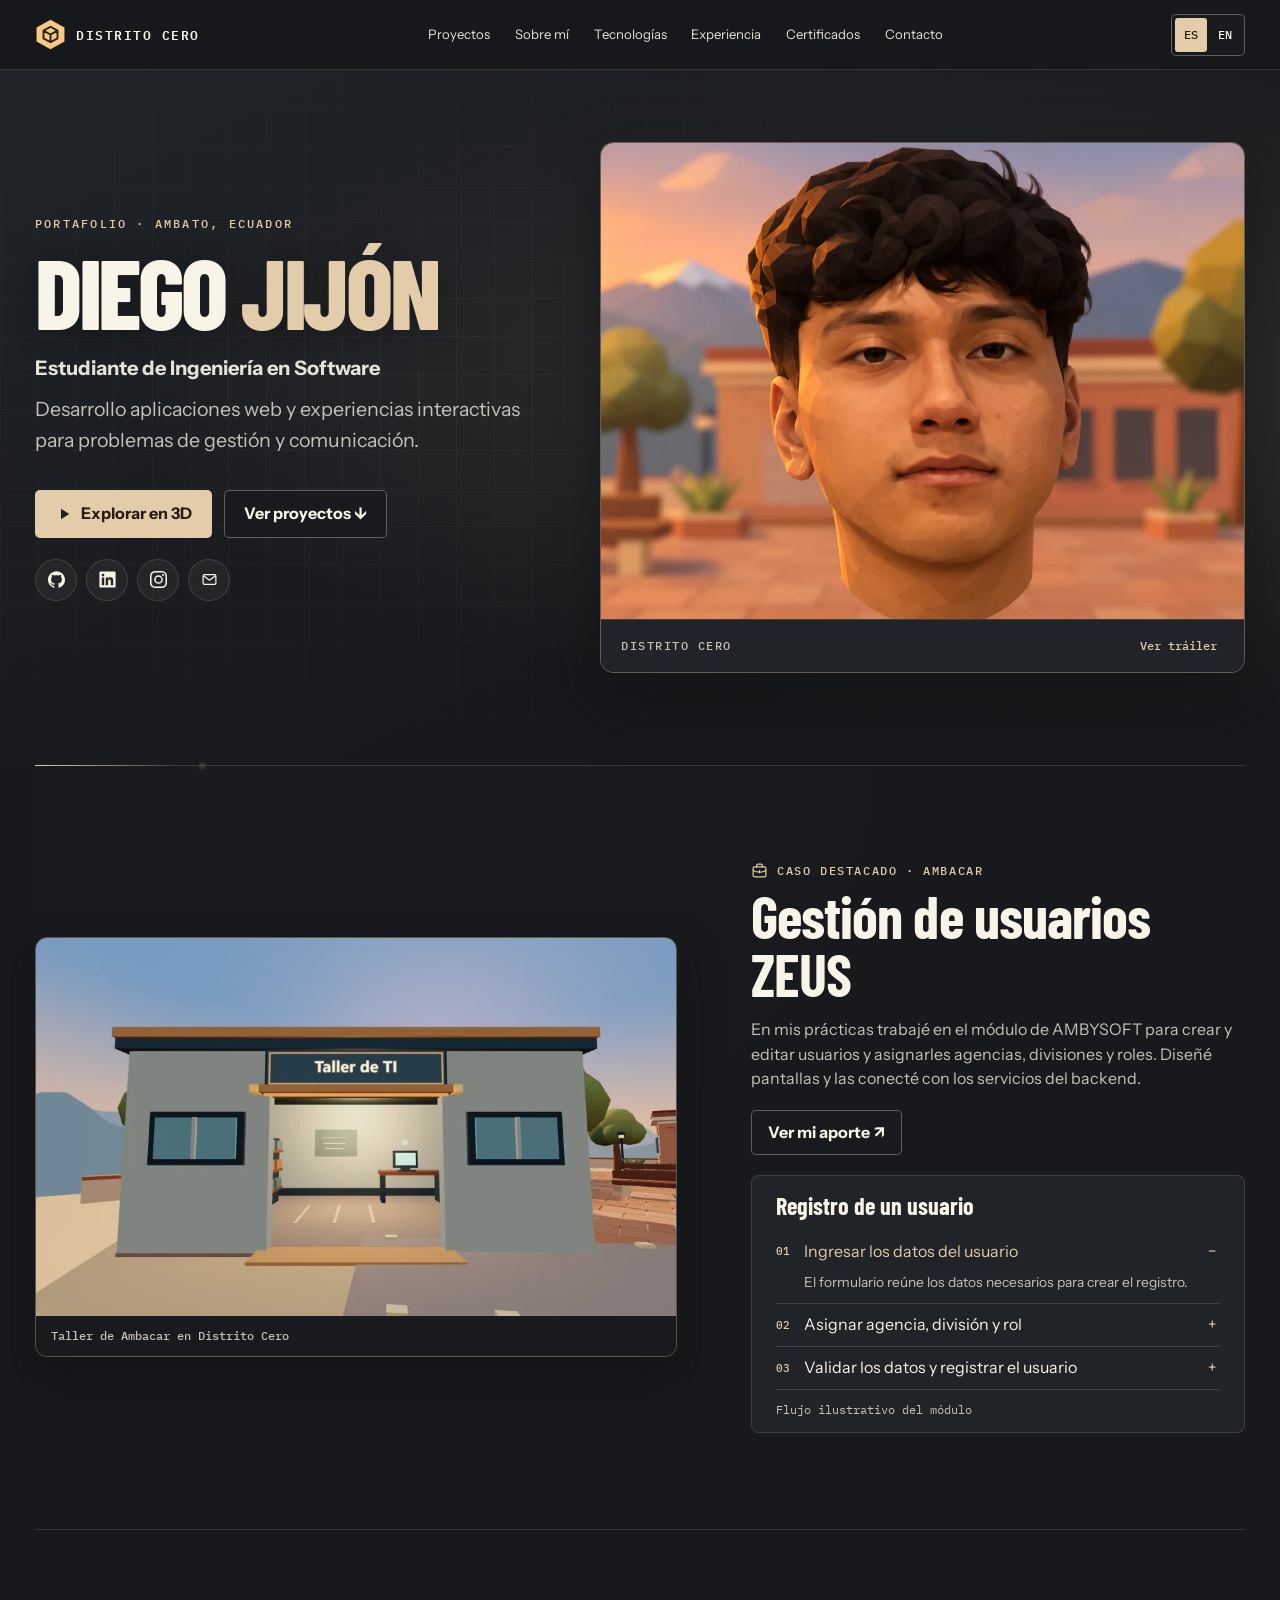
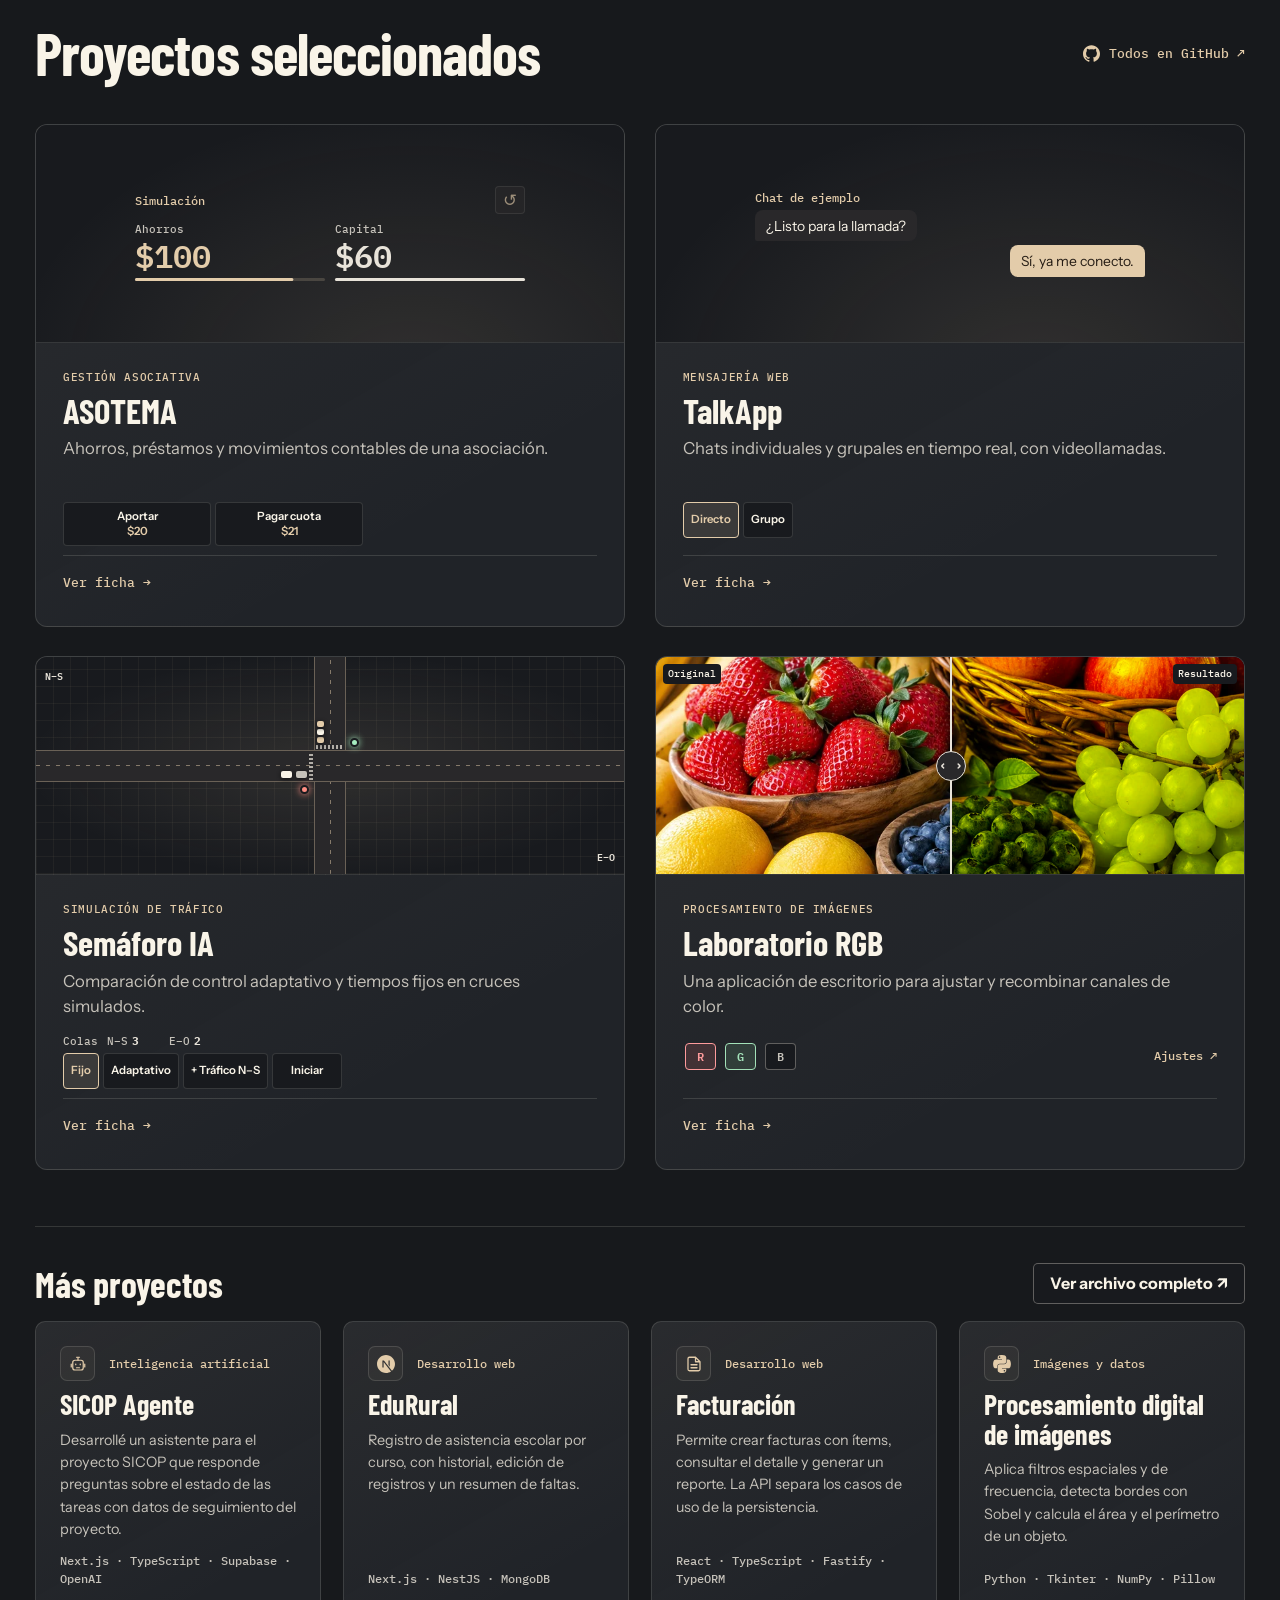
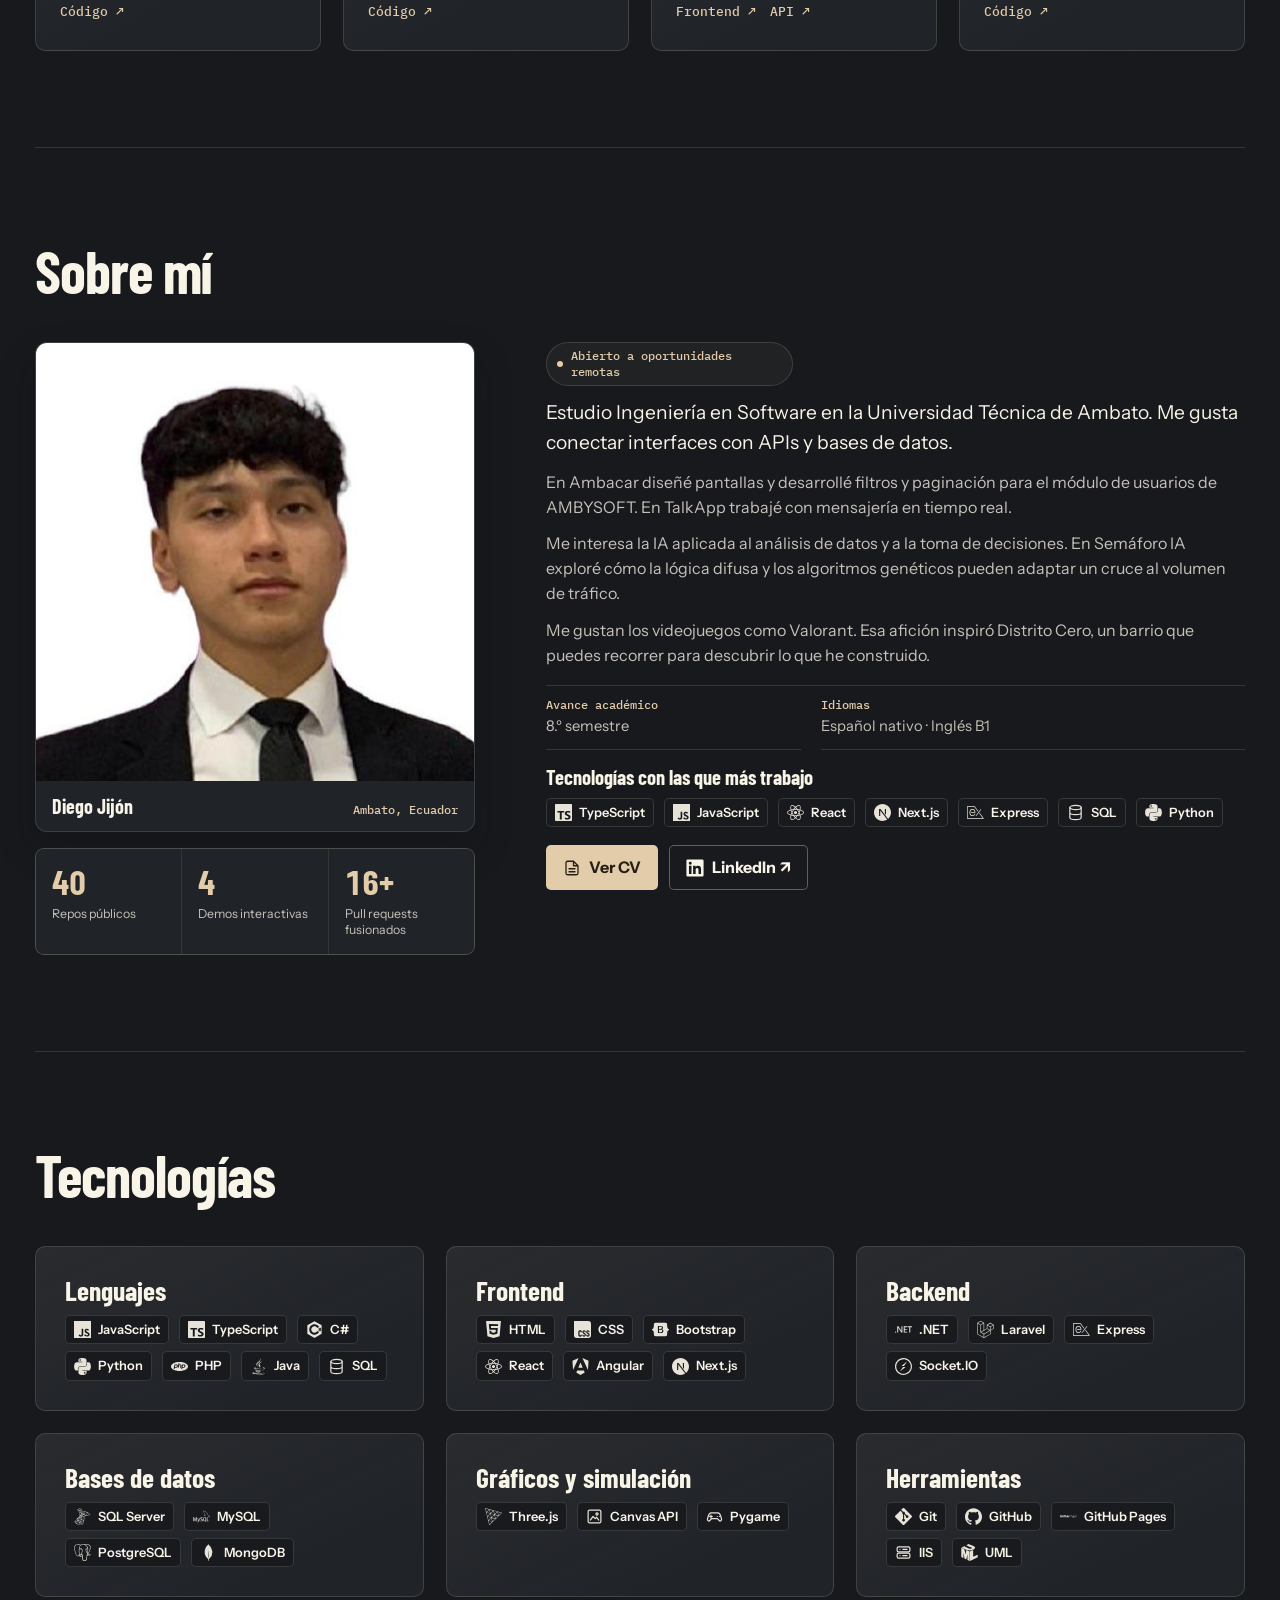
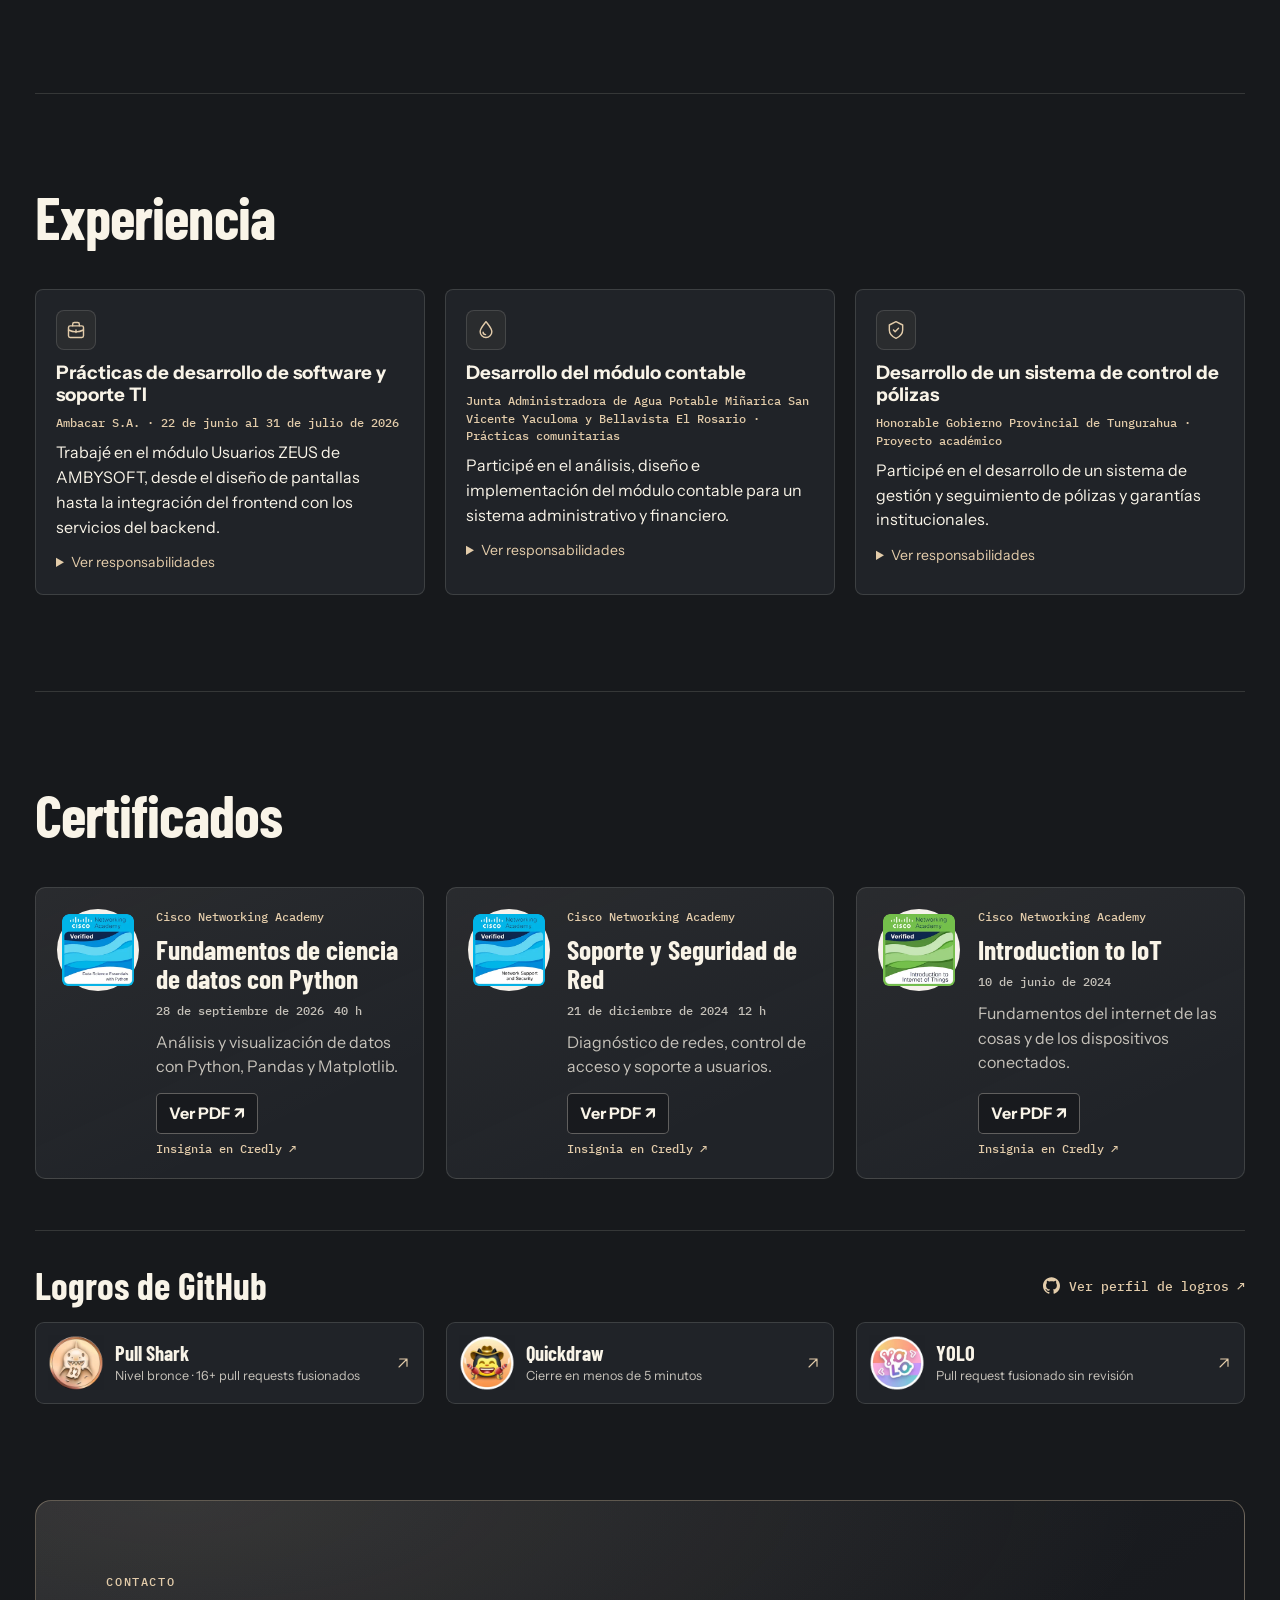
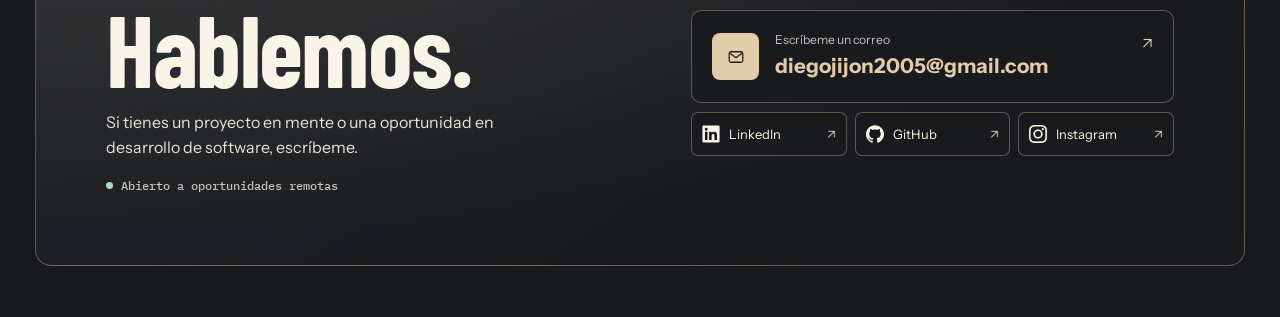
==== commit 2794f732: "Mejora la portada y las demos de Distrito Cero" ====
--- a/index.html
+++ b/index.html
@@ -7,10 +7,10 @@
   <meta name="theme-color" content="#17191c">
   <title>Distrito Cero · Diego Jijón</title>
   <link rel="icon" href="./assets/mark.svg" type="image/svg+xml">
-  <link rel="stylesheet" href="./styles.css?v=levels">
-  <link rel="stylesheet" href="./campaign.css?v=interiors">
+  <link rel="stylesheet" href="./styles.css?v=controls">
+  <link rel="stylesheet" href="./campaign.css?v=controls">
   <link rel="stylesheet" href="./site-header.css?v=section-links">
-  <link rel="stylesheet" href="./landing.css?v=header">
+  <link rel="stylesheet" href="./landing.css?v=layout">
   <link rel="stylesheet" href="./archive.css?v=header">
   <link rel="stylesheet" href="./site-footer.css?v=header">
   <link rel="stylesheet" href="./district-preview.css?v=palette">
@@ -19,8 +19,8 @@
   <link rel="stylesheet" href="./traffic-demo.css?v=header">
   <link rel="stylesheet" href="./workstation.css?v=desktop">
   <script type="importmap">{"imports":{"./content.js":"./content.js?v=workstation","./experience.js":"./experience.js?v=visual","./project-archive.js":"./project-archive.js?v=sicop","./site-footer.js":"./site-footer.js?v=inline"}}</script>
-  <script type="module" src="./main.js?v=robots"></script>
-  <script type="module" src="./landing.js?v=header"></script>
+  <script type="module" src="./main.js?v=soundtrack"></script>
+  <script type="module" src="./landing.js?v=layout"></script>
   <script type="module" src="./district-preview.js?v=2"></script>
   <script type="module" src="./asotema-demo.js"></script>
   <script type="module" src="./rgb-demo.js?v=case-studies"></script>
@@ -91,17 +91,17 @@
     </section>
     <section class="featured content landing-chapter" id="featured" aria-labelledby="featured-title">
       <span class="chapter-seam" aria-hidden="true"></span>
-      <div data-reveal>
+      <div class="featured-copy" data-reveal>
         <p class="eyebrow featured-label"><svg aria-hidden="true" focusable="false"><use href="./assets/landing-icons.svg#briefcase"></use></svg><span data-t="featured">CASO DESTACADO · AMBACAR</span></p>
         <h2 id="featured-title" data-t="featuredTitle">Gestión de usuarios ZEUS</h2>
         <p data-t="featuredCopy">En mis prácticas trabajé en el módulo de AMBYSOFT para crear y editar usuarios y asignarles agencias, divisiones y roles. Diseñé pantallas y las conecté con los servicios del backend.</p>
         <button type="button" class="button secondary" id="featured-detail" data-t="featuredDetail">Ver mi aporte ↗</button>
       </div>
+      <figure class="featured-preview" data-reveal="from-left">
+        <img src="./assets/ambacar-taller.webp" width="960" height="568" loading="lazy" decoding="async" alt="Entrada abierta del taller de Ambacar en el mundo 3D" data-alt="workshopPreviewAlt">
+        <figcaption data-t="workshopPreview">Taller de Ambacar en Distrito Cero</figcaption>
+      </figure>
       <div class="featured-flow" data-reveal>
-        <figure class="featured-preview">
-          <img src="./assets/ambacar-taller.webp" width="960" height="568" loading="lazy" decoding="async" alt="Entrada abierta del taller de Ambacar en el mundo 3D" data-alt="workshopPreviewAlt">
-          <figcaption data-t="workshopPreview">Taller de Ambacar en Distrito Cero</figcaption>
-        </figure>
         <h3 data-t="flowTitle">Registro de un usuario</h3>
         <ol class="flow-steps">
           <li>
@@ -134,7 +134,7 @@
       </header>
       <div class="project-grid" id="project-grid" data-reveal="sequence">
         <article class="project-card" id="asotema-demo" aria-labelledby="asotema-title">
-          <div class="asotema-preview">
+          <div class="project-stage asotema-preview">
             <div class="asotema-preview-header">
               <span data-t="asotemaSimulation">Simulación</span>
               <button id="asotema-reset" type="button" aria-label="Reiniciar simulación" data-aria="asotemaReset" aria-disabled="true" disabled>↺</button>
@@ -162,7 +162,7 @@
           </div>
         </article>
         <article class="project-card" id="talkapp" aria-labelledby="talkapp-title">
-          <div class="talkapp-preview">
+          <div class="project-stage talkapp-preview">
             <div class="talkapp-preview-label" data-t="talkPreview">Chat de ejemplo</div>
             <div class="talkapp-conversation" id="talkapp-conversation" aria-live="polite">
               <div data-talk-chat="direct">
@@ -187,7 +187,7 @@
           </div>
         </article>
         <article class="project-card traffic-card" id="traffic-demo" aria-labelledby="traffic-title">
-          <div class="traffic-scene" aria-hidden="true">
+          <div class="project-stage traffic-scene" aria-hidden="true">
             <div class="traffic-road traffic-road-vertical"></div>
             <div class="traffic-road traffic-road-horizontal"></div>
             <div class="traffic-crosswalk traffic-crosswalk-vertical"></div>
@@ -237,7 +237,7 @@
           </div>
         </article>
         <article class="project-card rgb-card" id="rgb-demo" aria-labelledby="rgb-title">
-          <div class="rgb-preview">
+          <div class="project-stage rgb-preview">
             <img id="rgb-original" src="./assets/rgb-frutas.webp" width="880" height="660" loading="lazy" alt="Frutas de varios colores en cestas" data-alt="rgbSampleAlt">
             <canvas id="rgb-result" width="880" height="660" aria-hidden="true"></canvas>
             <span class="rgb-side rgb-before" data-t="rgbBefore">Original</span>
@@ -289,17 +289,6 @@
     <section class="profile content landing-chapter" id="profile" aria-labelledby="profile-title">
       <span class="chapter-seam" aria-hidden="true"></span>
       <header class="section-title" data-reveal><h2 id="profile-title" data-t="profile">Sobre mí</h2></header>
-      <div class="profile-media" data-reveal>
-        <figure class="profile-portrait">
-          <img src="./assets/diego-jijon.jpg" width="460" height="460" alt="Retrato de Diego Jijón" data-alt="profilePhotoAlt" loading="lazy" decoding="async">
-          <figcaption><strong>Diego Jijón</strong><span data-t="profileLocation">Ambato, Ecuador</span></figcaption>
-        </figure>
-        <dl class="profile-stats" aria-label="Cifras de mi trabajo" data-aria="profileStats">
-          <div><dt data-t="profileRepos">Repos públicos</dt><dd>40</dd></div>
-          <div><dt data-t="profileDemos">Demos interactivas</dt><dd>4</dd></div>
-          <div><dt data-t="profilePulls">Pull requests fusionados</dt><dd>16+</dd></div>
-        </dl>
-      </div>
       <div class="profile-story" data-reveal>
         <p class="profile-availability" data-t="profileRemote">Abierto a oportunidades remotas</p>
         <p class="profile-copy profile-intro" data-t="profileIntro">Estudio Ingeniería en Software en la Universidad Técnica de Ambato. Me gusta conectar interfaces con APIs y bases de datos.</p>
@@ -326,6 +315,17 @@
           <a class="button primary" href="./cv.html" id="cv-link"><svg aria-hidden="true" focusable="false"><use href="./assets/landing-icons.svg#document"></use></svg><span data-t="cv">Ver CV</span></a>
           <a class="button secondary" href="https://www.linkedin.com/in/diego-jij%C3%B3n-undefined-981508311/" target="_blank" rel="noopener noreferrer"><svg aria-hidden="true" focusable="false"><use href="./assets/landing-icons.svg#linkedin"></use></svg>LinkedIn ↗</a>
         </div>
+      </div>
+      <div class="profile-media" data-reveal="from-left">
+        <figure class="profile-portrait">
+          <img src="./assets/diego-jijon.jpg" width="460" height="460" alt="Retrato de Diego Jijón" data-alt="profilePhotoAlt" loading="lazy" decoding="async">
+          <figcaption><strong>Diego Jijón</strong><span data-t="profileLocation">Ambato, Ecuador</span></figcaption>
+        </figure>
+        <dl class="profile-stats" aria-label="Cifras de mi trabajo" data-aria="profileStats">
+          <div><dt data-t="profileRepos">Repos públicos</dt><dd>40</dd></div>
+          <div><dt data-t="profileDemos">Demos interactivas</dt><dd>4</dd></div>
+          <div><dt data-t="profilePulls">Pull requests fusionados</dt><dd>16+</dd></div>
+        </dl>
       </div>
     </section>
     <section class="content landing-chapter" id="technologies" aria-labelledby="technologies-title">
@@ -492,8 +492,9 @@
         <button class="button game-button" id="camera-button" type="button" aria-pressed="false" disabled data-t="camera">Cámara</button>
         <button class="button game-button" id="map-button" type="button" disabled data-t="map">Mapa</button>
         <button class="button game-button" id="phone-button" type="button" hidden></button>
-        <button class="button game-button" id="settings-button" type="button" disabled aria-label="Ajustes">⚙</button>
-        <button class="button game-button" id="help-button" type="button" aria-controls="controls-text touch-controls" aria-expanded="false" disabled data-aria="help">?</button>
+        <button class="button game-button" id="settings-button" type="button" aria-haspopup="dialog" aria-controls="campaign-settings" disabled aria-label="Ajustes">
+          <span aria-hidden="true">⚙</span> <span id="settings-button-label">Ajustes</span>
+        </button>
         <button class="button game-button game-language" id="game-language" type="button" aria-label="Switch to English">EN</button>
       </div>
     </header>
@@ -531,7 +532,6 @@
     <div class="game-bottom" id="game-bottom">
       <p id="objective" class="objective" aria-live="polite"></p>
       <button type="button" id="interact" class="button primary"><span id="interact-label" data-t="interact">Interactuar</span><kbd aria-hidden="true">E</kbd></button>
-      <p class="game-controls" id="controls-text" hidden></p>
       <p class="sr-only" id="camera-status" role="status"></p>
     </div>
     <div class="touch-ui" id="touch-controls" hidden>
@@ -668,17 +668,31 @@
       <h2 id="settings-title"></h2>
       <form method="dialog"><button class="close" data-aria="close" aria-label="Cerrar" type="submit">×</button></form>
     </div>
-    <div class="campaign-options">
-      <label><span id="sensitivity-label"></span><input id="game-sensitivity" type="range" min=".45" max="2.15" step=".05"></label>
-      <label><span id="volume-label"></span><input id="game-volume" type="range" min="0" max="1" step=".05"></label>
-      <label><input id="game-left-hand" type="checkbox"><span id="left-hand-label"></span></label>
-      <label><input id="game-mute" type="checkbox"><span id="mute-label"></span></label>
-    </div>
-    <button class="button secondary" type="button" id="campaign-restart" aria-expanded="false" aria-controls="restart-confirm"></button>
-    <div id="restart-confirm" hidden>
-      <p id="restart-copy"></p>
-      <button class="button primary" type="button" id="restart-yes"></button>
-      <button class="button secondary" type="button" id="restart-no"></button>
+    <div class="settings-tabs" role="tablist" aria-labelledby="settings-title">
+      <button id="settings-general-tab" data-settings-tab="general" type="button" role="tab" aria-selected="true" aria-controls="settings-general"></button>
+      <button id="settings-controls-tab" data-settings-tab="controls" type="button" role="tab" aria-selected="false" aria-controls="settings-controls" tabindex="-1"></button>
+    </div>
+    <div class="settings-panel" id="settings-general" role="tabpanel" aria-labelledby="settings-general-tab">
+      <div class="campaign-options">
+        <label><span id="sensitivity-label"></span><input id="game-sensitivity" type="range" min=".45" max="2.15" step=".05"></label>
+        <label><span id="volume-label"></span><input id="game-volume" type="range" min="0" max="1" step=".05"></label>
+        <label><span id="music-label"></span><input id="game-music" type="range" min="0" max="1" step=".05"></label>
+        <label><input id="game-left-hand" type="checkbox"><span id="left-hand-label"></span></label>
+        <label><input id="game-mute" type="checkbox"><span id="mute-label"></span></label>
+      </div>
+      <button class="button secondary" type="button" id="campaign-restart" aria-expanded="false" aria-controls="restart-confirm"></button>
+      <div id="restart-confirm" hidden>
+        <p id="restart-copy"></p>
+        <button class="button primary" type="button" id="restart-yes"></button>
+        <button class="button secondary" type="button" id="restart-no"></button>
+      </div>
+    </div>
+    <div class="settings-panel" id="settings-controls" role="tabpanel" aria-labelledby="settings-controls-tab" hidden>
+      <div class="control-inputs" role="group">
+        <button type="button" data-control-input="keyboard" aria-pressed="false"></button>
+        <button type="button" data-control-input="touch" aria-pressed="false"></button>
+      </div>
+      <div id="controls-guide"></div>
     </div>
   </dialog>
   <dialog class="sheet mission-sheet" id="mission-dialog" aria-labelledby="mission-desktop-title">
--- a/styles.css
+++ b/styles.css
@@ -146,11 +146,7 @@
 .crosshair{width:11px;height:11px;position:absolute;left:50%;top:50%;transform:translate(-50%,-50%);border:2px solid var(--ink);border-radius:50%;box-shadow:0 0 0 1px var(--shadow);pointer-events:none}
 .game-bottom{position:absolute;bottom:calc(env(safe-area-inset-bottom) + 22px);left:50%;transform:translateX(-50%);width:min(85vw,560px);text-align:center;display:grid;justify-items:center;gap:7px;pointer-events:none}
 .game-bottom button{pointer-events:auto}
-.objective,.game-controls{padding:6px 10px;border-radius:5px;background:var(--surface-inset);color:var(--ink)}
-.objective{font-weight:600}
-.game-controls{font:500 .72rem/1.5 var(--mono);padding:10px 14px;border:1px solid var(--gold-line)}
-#help-button{min-width:38px}
-#help-button[aria-expanded=true]{color:var(--on-gold);background:var(--gold)}
+.objective{padding:6px 10px;border-radius:5px;background:var(--surface-inset);color:var(--ink);font-weight:600}
 .game-bottom .primary{box-shadow:0 4px 17px color-mix(in srgb,var(--shadow) 32%,transparent)}
 .loading{position:absolute;inset:0;z-index:1;display:grid;place-content:center;justify-items:center;gap:24px;color:var(--ink);background:radial-gradient(ellipse at 50% 40%,var(--surface-raised),var(--bg) 74%);font:500 .87rem var(--mono)}
 .loading-plan{position:relative;width:min(76vw,344px);aspect-ratio:1.7;border:1px solid var(--gold-line);border-radius:7px;overflow:hidden;background:repeating-linear-gradient(0deg,var(--gold-tint) 0 1px,transparent 1px 16px),repeating-linear-gradient(90deg,var(--gold-tint) 0 1px,transparent 1px 16px)}
--- a/campaign.css
+++ b/campaign.css
@@ -328,12 +328,100 @@
 .device-mode-label select { min-height: 44px; padding: 4px 10px; border-radius: 5px; background: #293f49; color: #edf5f8; }
 .device-ledger > div { display: flex; justify-content: space-between; }
 .device-ledger dd { margin: 0; }
+.settings-sheet {
+  --settings-gutter: clamp(14px, 3.1vw, 29px);
+  width: min(94vw, 778px);
+  max-height: calc(100dvh - max(12px, env(safe-area-inset-top)) - max(12px, env(safe-area-inset-bottom)));
+  padding: 0;
+  overflow: hidden;
+}
+.settings-sheet[open] {
+  display: grid;
+  grid-template-rows: auto auto minmax(0, 1fr);
+}
+.settings-sheet .sheet-top {
+  margin: 0;
+  padding: clamp(13px, 3vh, 24px) var(--settings-gutter) 13px;
+}
+.settings-sheet .sheet-top .close { width: 44px; height: 44px; }
+.settings-tabs {
+  display: flex;
+  gap: clamp(8px, 2vw, 17px);
+  padding-inline: var(--settings-gutter);
+  border-bottom: 1px solid var(--line-strong);
+}
+.settings-tabs button {
+  min-height: 44px;
+  padding: 0 clamp(11px, 2vw, 19px);
+  border: 0;
+  border-bottom: 2px solid transparent;
+  background: transparent;
+  color: var(--muted);
+  font: 700 .83rem/1.3 var(--mono);
+}
+.settings-tabs button[aria-selected="true"] {
+  border-color: var(--gold);
+  background: var(--gold-wash);
+  color: var(--gold);
+}
+.settings-tabs button:focus-visible,
+.control-inputs button:focus-visible { outline-offset: -3px; }
+.settings-panel { min-height: 0; padding: 17px var(--settings-gutter) var(--settings-gutter); overflow: auto; overscroll-behavior: contain; }
+.control-inputs {
+  display: flex;
+  flex-wrap: wrap;
+  gap: 6px;
+  margin-bottom: 12px;
+}
+.control-inputs button {
+  min-height: 44px;
+  padding: 5px 10px;
+  border: 1px solid var(--line-strong);
+  border-radius: 5px;
+  background: var(--surface-inset);
+  color: var(--ink-soft);
+  font: 600 .77rem/1.25 var(--mono);
+}
+.control-inputs button[aria-pressed="true"] { border-color: var(--gold-line); color: var(--gold); background: var(--gold-wash); }
+.control-grid { display: grid; grid-template-columns: repeat(3, minmax(0, 1fr)); gap: 9px; }
+.control-group { min-width: 0; border: 1px solid var(--line); border-radius: 6px; background: var(--surface-inset); padding: 11px; }
+.control-group h3 { margin: 0 0 8px; color: var(--gold); font: 700 1.25rem/1.1 var(--display); }
+.control-group dl, .control-group dd { margin: 0; }
+.control-row { display: grid; gap: 5px; padding: 7px 0; border-top: 1px solid var(--line); }
+.control-row:last-child { padding-bottom: 0; }
+.control-row dt { font-size: .83rem; font-weight: 650; }
+.control-binding, .control-keys { display: flex; flex-wrap: wrap; gap: 4px; align-items: center; }
+.control-keys { flex-wrap: nowrap; }
+.control-alternative, .control-row small, .control-unlock, .control-cursor { color: var(--muted); font-size: .72rem; }
+.control-row small { display: block; margin-top: 3px; }
+.control-row .control-unlock, .control-group > .control-unlock { color: var(--gold); }
+.control-group > .control-unlock { margin: 0 0 7px; }
+.control-binding kbd, .control-cursor kbd {
+  min-width: 22px;
+  padding: 3px 5px;
+  border: 1px solid var(--line-strong);
+  border-radius: 4px;
+  background: var(--surface-raised);
+  box-shadow: 0 2px 0 var(--shadow);
+  color: var(--ink);
+  text-align: center;
+  font: 650 .72rem/1.2 var(--mono);
+}
+.control-gesture { color: var(--ink-soft); font-size: .79rem; line-height: 1.32; }
+.control-cursor { display: flex; align-items: center; gap: 7px; margin: 11px 0 0; }
 .campaign-options { display: grid; gap: 8px; margin-bottom: 12px; }
 .campaign-options label { display: flex; align-items: center; justify-content: space-between; gap: 10px; min-height: 34px; }
 .campaign-options label:has([type="checkbox"]) { justify-content: flex-start; }
 .campaign-options input { accent-color: var(--gold); }
 #restart-confirm { margin-top: 12px; }
 #restart-confirm p { margin-bottom: 8px; }
+@media (max-width: 670px) {
+  .control-grid { grid-template-columns: 1fr; }
+  .control-row { grid-template-columns: minmax(82px, .8fr) minmax(0, 1.3fr); }
+}
+@media (max-width: 410px) {
+  #settings-button-label { display: none; }
+}
 @media (max-width: 600px) {
   .game-top { gap: 3px; padding-top: max(6px, env(safe-area-inset-top)); }
   .game-top .game-menu { justify-content: flex-end; flex-wrap: wrap; }
--- a/landing.css
+++ b/landing.css
@@ -15,7 +15,7 @@
   --chapter-arrival: 1;
   position: relative;
   isolation: isolate;
-  padding-block: clamp(52px, 6.5vw, 96px);
+  padding-block: clamp(56px, 7.5vw, 112px);
   border-top: 0;
   border-bottom: 0;
 }
@@ -83,7 +83,59 @@
   margin-top: 0;
 }
 
-#projects .project-copy small { color: var(--gold); }
+#project-grid {
+  grid-template-columns: repeat(2, minmax(0, 1fr));
+  gap: clamp(18px, 2.3vw, 32px);
+}
+
+#project-grid .project-card {
+  min-width: 0;
+  border-radius: 12px;
+  background: linear-gradient(150deg, var(--gold-tint), transparent 75%), var(--panel);
+  transition: border-color .22s ease;
+}
+
+#project-grid .project-card:focus-within { border-color: var(--gold); }
+
+#project-grid .project-stage { height: clamp(150px, 17vw, 218px); }
+
+#project-grid .project-copy {
+  gap: 9px;
+  padding: clamp(16px, 2.2vw, 27px);
+}
+
+#project-grid .project-copy h3 {
+  font: 700 clamp(1.8rem, 2.7vw, 2.45rem)/1 var(--display);
+}
+
+#project-grid .project-copy > span {
+  max-width: 48ch;
+  color: var(--muted);
+  font-size: clamp(.94rem, 1.3vw, 1.05rem);
+}
+
+#project-grid .project-copy > :is(.asotema-actions, .talkapp-modes, .traffic-controls, .rgb-actions) {
+  margin-top: 5px;
+}
+
+#project-grid .project-stage:is(.asotema-preview, .talkapp-preview) > * {
+  width: min(100%, 390px);
+  margin-inline: auto;
+}
+
+#project-grid .project-stage:is(.asotema-preview, .talkapp-preview) { padding-inline: clamp(16px, 5vw, 44px); }
+
+#project-grid .asotema-preview-header,
+#project-grid .talkapp-preview-label { font-size: .77rem; }
+
+#project-grid .asotema-balances dd { font-size: clamp(1.25rem, 2.55vw, 2rem); }
+
+#project-grid .asotema-actions { width: min(100%, 300px); }
+
+#project-grid .talkapp-conversation p {
+  padding: 7px 11px;
+  font-size: .87rem;
+}
 
 #talkapp {
   min-width: 0;
@@ -136,8 +188,6 @@
   color: var(--on-gold);
 }
 
-#talkapp h3 { font: 700 1.65rem/1 var(--display); }
-
 .talkapp-modes {
   display: flex;
   gap: 4px;
@@ -162,29 +212,33 @@
 .project-details-link {
   display: inline-flex;
   align-items: center;
-  align-self: start;
+  align-self: stretch;
   margin-top: auto;
-  min-height: 32px;
-  padding: 0;
+  min-height: 44px;
+  padding: 10px 0 0;
   border: 0;
+  border-top: 1px solid var(--line);
   background: transparent;
   color: var(--gold);
-  font: 500 .72rem/1.35 var(--mono);
+  font: 500 .8rem/1.35 var(--mono);
   text-align: left;
 }
 
-
-@media (max-width: 600px) {
-  #talkapp h3 { font-size: 1.45rem; }
-  .talkapp-modes button,
-  .project-details-link { min-height: 40px; }
+@media (min-width: 641px) {
+  #project-grid .project-copy > span { min-height: 3.1em; }
+}
+
+@media (max-width: 640px) {
+  #project-grid { grid-template-columns: minmax(0, 1fr); }
+  #project-grid .project-stage { height: clamp(150px, 42vw, 200px); }
+  .talkapp-modes button { min-height: 40px; }
 }
 
 #inicio {
   position: relative;
   isolation: isolate;
   background:
-    radial-gradient(ellipse at 80% 45%, var(--gold-wash), transparent 58%),
+    radial-gradient(ellipse at 83% 45%, var(--gold-wash), transparent 63%),
     linear-gradient(154deg, var(--panel), var(--bg) 66%);
 }
 
@@ -203,17 +257,29 @@
 
 .hero-layout {
   position: relative;
+  grid-template-columns: minmax(0, .87fr) minmax(0, 1.13fr);
+  gap: clamp(36px, 5.4vw, 78px);
+  padding-block: clamp(48px, 5.6vw, 88px) clamp(68px, 7.2vw, 108px);
 }
 
 .hero-content > .eyebrow {
   letter-spacing: .18em;
 }
 
+.hero .hero-content h1 {
+  margin-block: 17px 19px;
+  font-size: clamp(3.8rem, 7.7vw, 8rem);
+}
+
 .hero-content .hero-role {
   color: var(--ink-soft);
 }
 
-.hero .lead { color: var(--muted); }
+.hero .lead { margin-top: 10px; color: var(--muted); }
+
+.hero .hero-actions { gap: 12px; margin-top: clamp(24px, 2.7vw, 36px); }
+
+.hero .hero-actions .button { min-height: 48px; padding-inline: 19px; }
 
 .hero-social,
 .icon-text,
@@ -223,7 +289,7 @@
   gap: 9px;
 }
 
-.hero-social { margin-top: 18px; }
+.hero-social { margin-top: 21px; }
 
 .icon-link {
   display: grid;
@@ -263,13 +329,20 @@
 }
 
 .hero-preview {
+  --landing-x: 22px;
+  --landing-y: 7px;
   position: relative;
+  border-color: var(--gold-line);
+  border-radius: 14px;
+  background: var(--panel);
+  box-shadow: 0 24px 60px color-mix(in srgb, var(--shadow) 63%, transparent);
+}
+
+.hero-preview figcaption {
   border-color: var(--line);
+  padding: 7px clamp(12px, 1.55vw, 21px);
   background: var(--panel);
-  box-shadow: 0 18px 46px color-mix(in srgb, var(--shadow) 42%, transparent);
-}
-
-.hero-preview figcaption { border-color: var(--line); background: var(--panel); }
+}
 
 .portrait-frame {
   position: relative;
@@ -278,6 +351,8 @@
 }
 
 .hero-preview .portrait-frame img {
+  aspect-ratio: 27 / 20;
+  object-position: center 41%;
   transform: translate(calc(var(--portrait-x, 0) * -14px), calc(var(--portrait-y, 0) * -12px)) scale(1.025);
   transition: transform .34s cubic-bezier(.21,.72,.32,1);
 }
@@ -307,29 +382,48 @@
   text-decoration: none;
 }
 
+.featured.landing-chapter {
+  grid-template-columns: minmax(0, 1.13fr) minmax(0, .87fr);
+  grid-template-areas: "visual copy" "visual flow";
+  grid-template-rows: auto 1fr;
+  align-items: start;
+  gap: 20px clamp(30px, 5.8vw, 90px);
+}
+
+.featured-copy { grid-area: copy; }
+
+.featured-copy h2 { margin: 9px 0 14px; }
+
+.featured-copy .button { margin-top: 19px; }
+
 .featured-flow {
+  grid-area: flow;
+  padding: 15px clamp(16px, 1.9vw, 24px);
   border-color: var(--line);
   background: var(--panel);
 }
 
 .featured-preview {
-  margin: 0 0 16px;
+  grid-area: visual;
+  align-self: center;
+  margin: 0;
   overflow: hidden;
-  border: 1px solid var(--line);
-  border-radius: 8px;
+  border: 1px solid var(--gold-line);
+  border-radius: 12px;
+  box-shadow: 0 18px 38px color-mix(in srgb, var(--shadow) 50%, transparent);
 }
 
 .featured-preview img {
   display: block;
   width: 100%;
   height: auto;
-  aspect-ratio: 2 / 1;
+  aspect-ratio: 120 / 71;
   object-fit: cover;
   object-position: 50% 58%;
 }
 
 .featured-preview figcaption {
-  padding: 8px 10px;
+  padding: 12px 15px;
   background: var(--surface-inset);
   color: var(--muted);
   font: 500 .72rem/1.4 var(--mono);
@@ -395,16 +489,20 @@
 
 #profile {
   grid-template-columns: minmax(0, .78fr) minmax(0, 1.22fr);
+  grid-template-areas: "heading heading" "media story";
   gap: clamp(24px, 5vw, 74px);
   row-gap: clamp(24px, 3.3vw, 46px);
 }
 
 #profile .section-title {
-  grid-column: 1 / -1;
+  grid-area: heading;
   margin: 0;
 }
 
+.profile-story { grid-area: story; }
+
 .profile-media {
+  grid-area: media;
   width: 100%;
   max-width: 440px;
 }
@@ -677,7 +775,31 @@
 }
 
 @media (max-width: 760px) {
-  #profile { grid-template-columns: minmax(0, 1fr); }
+  .hero-layout {
+    grid-template-columns: minmax(0, 1fr);
+    gap: 31px;
+    padding-block: 42px 65px;
+  }
+
+  .hero .hero-content h1 { font-size: clamp(3.55rem, 12.8vw, 6.5rem); }
+
+  .hero-preview {
+    --landing-x: 0px;
+    --landing-y: 13px;
+    width: min(100%, 580px);
+  }
+
+  .featured.landing-chapter {
+    grid-template-columns: minmax(0, 1fr);
+    grid-template-areas: "copy" "visual" "flow";
+    grid-template-rows: auto;
+    gap: 22px;
+  }
+
+  #profile {
+    grid-template-columns: minmax(0, 1fr);
+    grid-template-areas: "heading" "story" "media";
+  }
   .technology-grid { grid-template-columns: repeat(2, minmax(0, 1fr)); }
   .certificate-grid { grid-template-columns: minmax(0, 1fr); }
   .achievement-grid { grid-template-columns: minmax(0, 1fr); }
@@ -692,27 +814,37 @@
 }
 
 @media (prefers-reduced-motion: no-preference) {
-  .hero-content > :is(.eyebrow, h1, .hero-role, .lead, .hero-actions),
+  .hero-content > :is(.eyebrow, h1, .hero-role, .lead, .hero-actions, .hero-social) {
+    animation: landing-enter .62s cubic-bezier(.22,1,.36,1) var(--hero-delay, 0s) backwards;
+  }
+
+  .hero-content h1 { --hero-delay: .045s; }
+  .hero-content .hero-role { --hero-delay: .095s; }
+  .hero-content .lead { --hero-delay: .13s; }
+  .hero-content .hero-actions { --hero-delay: .18s; }
+  .hero-content .hero-social { --hero-delay: .22s; }
+
   .hero-preview {
-    animation: landing-enter .64s cubic-bezier(.21,.72,.32,1) both;
+    animation: landing-enter .72s cubic-bezier(.22,1,.36,1) .12s backwards;
   }
 
-  .hero-content h1 { animation-delay: .05s; }
-  .hero-content :is(.hero-role, .lead) { animation-delay: .1s; }
-  .hero-content .hero-actions { animation-delay: .16s; }
-  .hero-preview { animation-delay: .1s; }
+  .hero-content > :focus-within,
+  .hero-preview:focus-within,
+  #district-opening:not([hidden], [data-closing]) ~ #main :is(.hero-content > *, .hero-preview) {
+    animation-name: none;
+  }
+
   .flow-steps details[open] p { animation: landing-enter .24s ease-out both; }
   body:not(.playing) #project-dialog[open] { animation: landing-enter .27s ease-out both; }
 }
 
 @keyframes landing-enter {
-  from { opacity: .35; translate: 0 11px; }
+  from { opacity: .35; translate: var(--landing-x, 0px) var(--landing-y, 13px); }
   to { opacity: 1; translate: 0 0; }
 }
 
 @media (max-width: 600px) {
-  .featured-flow { padding-inline: 15px; }
-  .landing-chapter { padding-block: 42px 52px; }
+  .landing-chapter { padding-block: 48px 61px; }
 }
 
 @media (prefers-reduced-motion: reduce) {
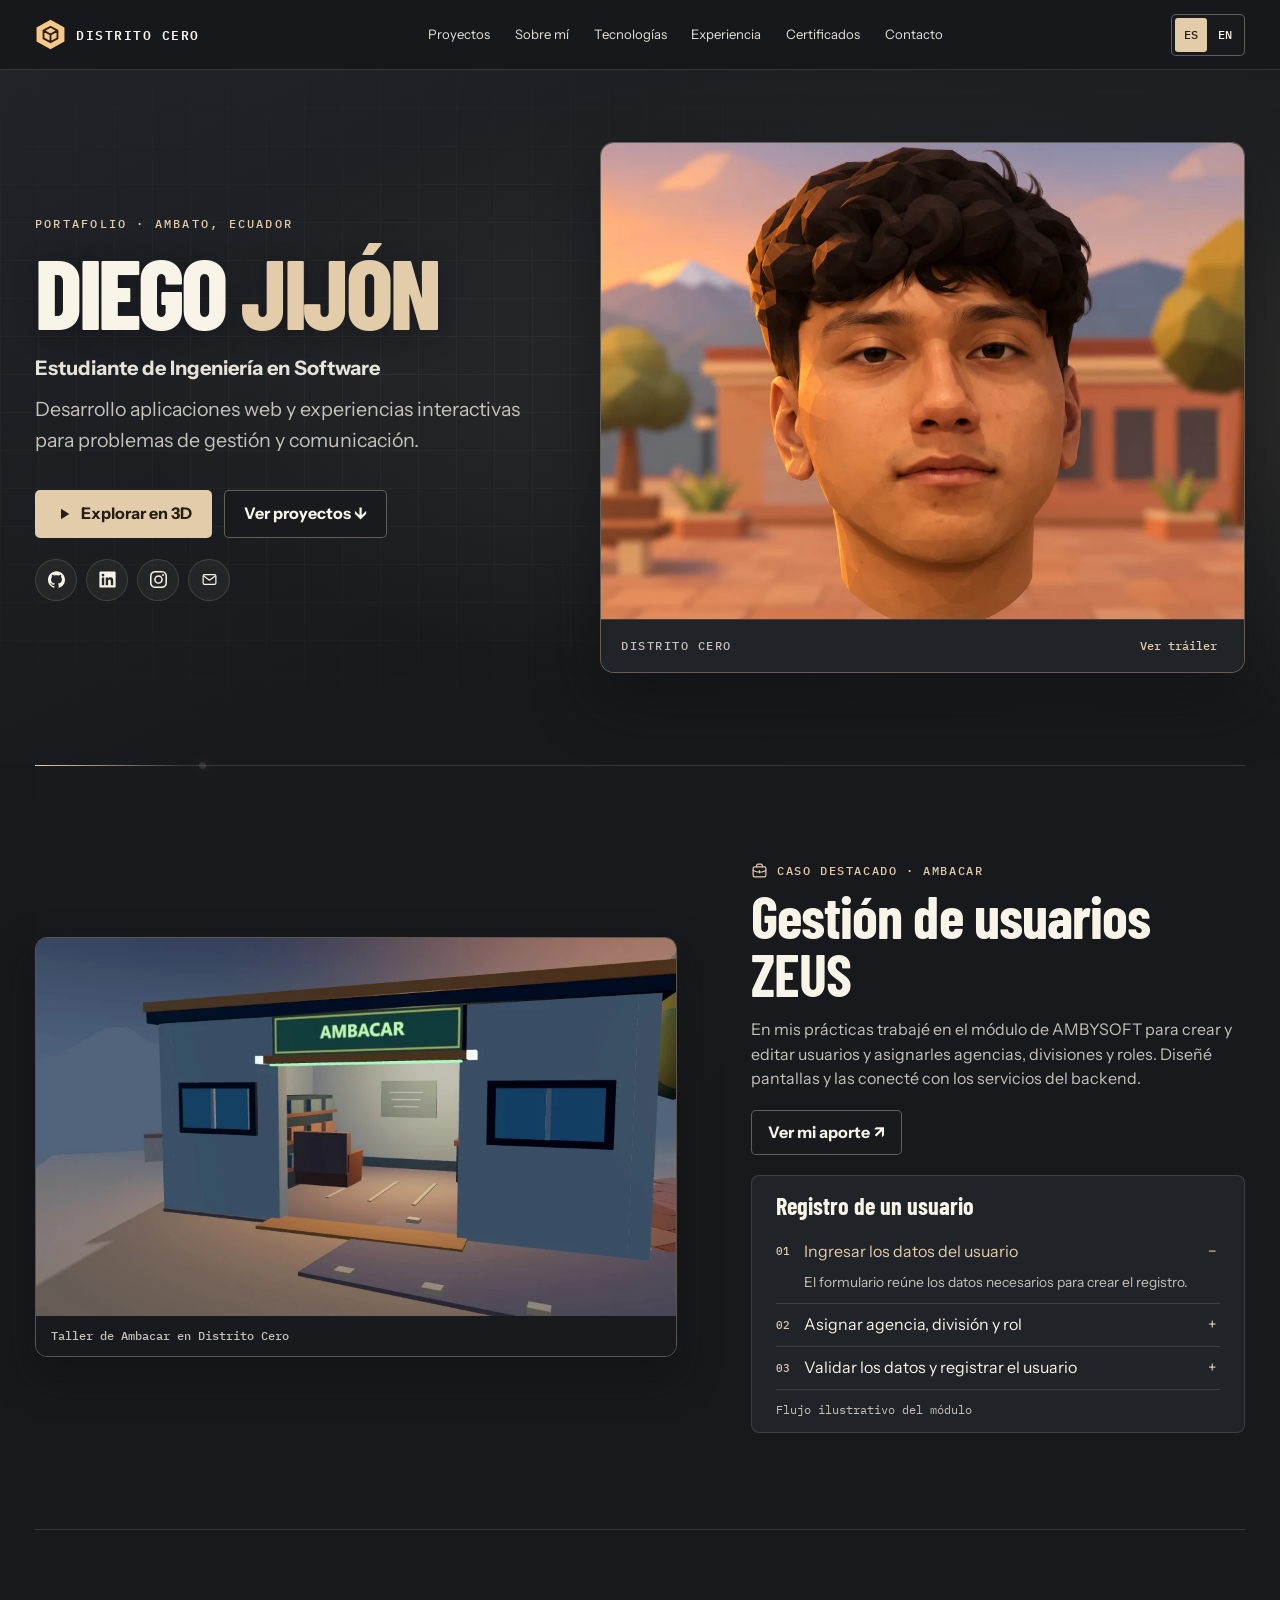
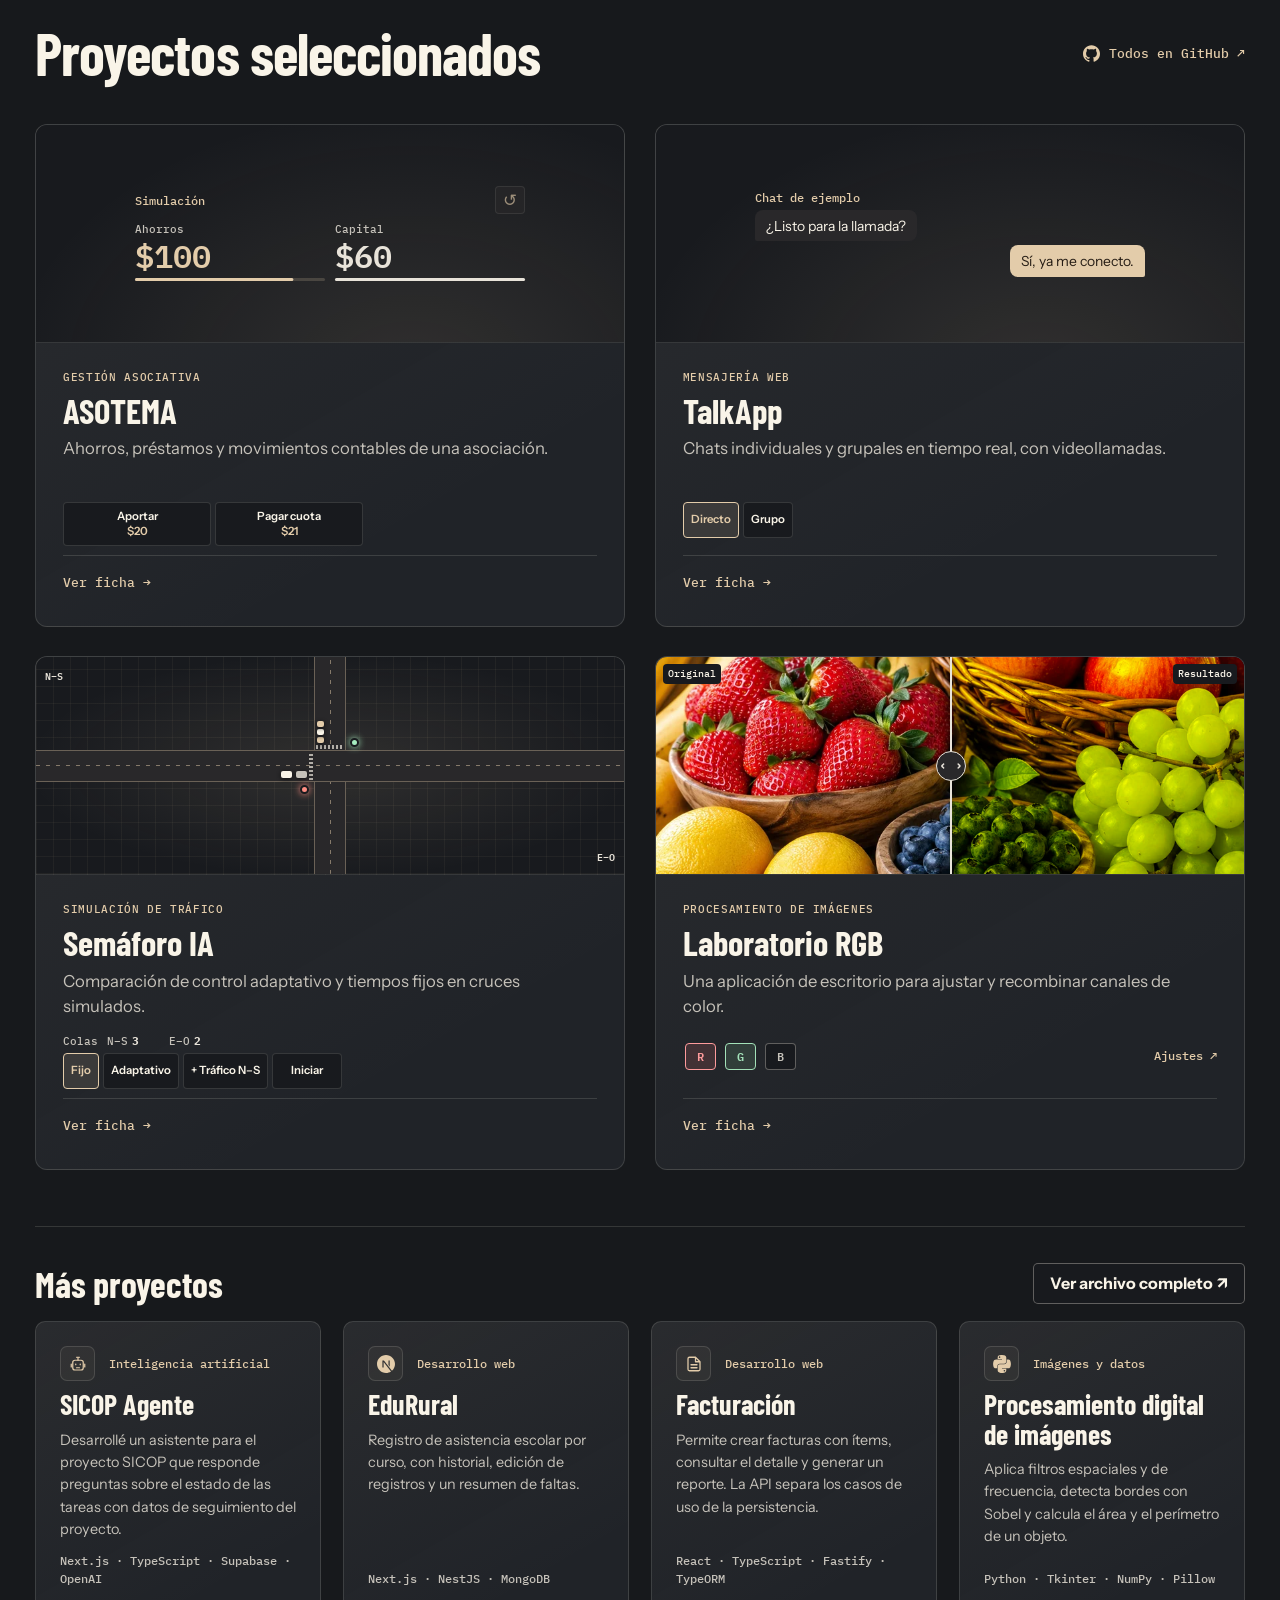
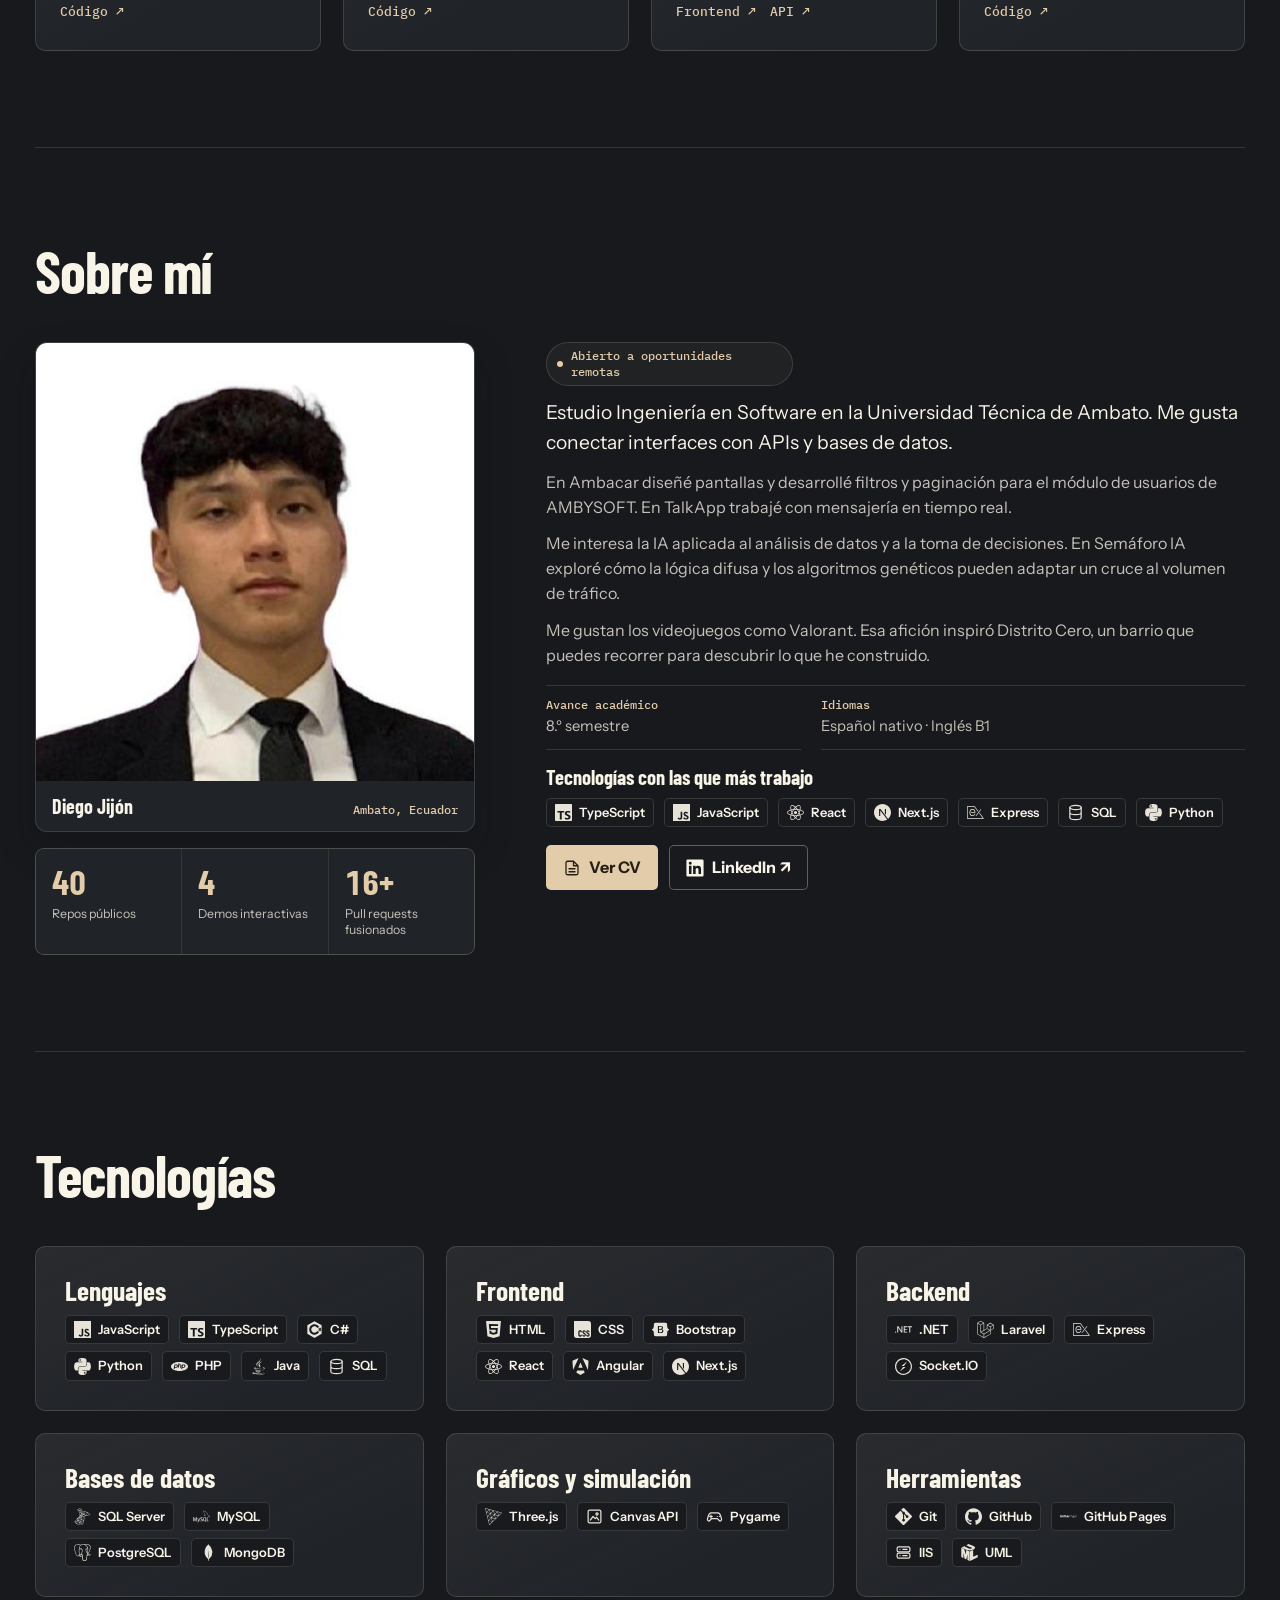
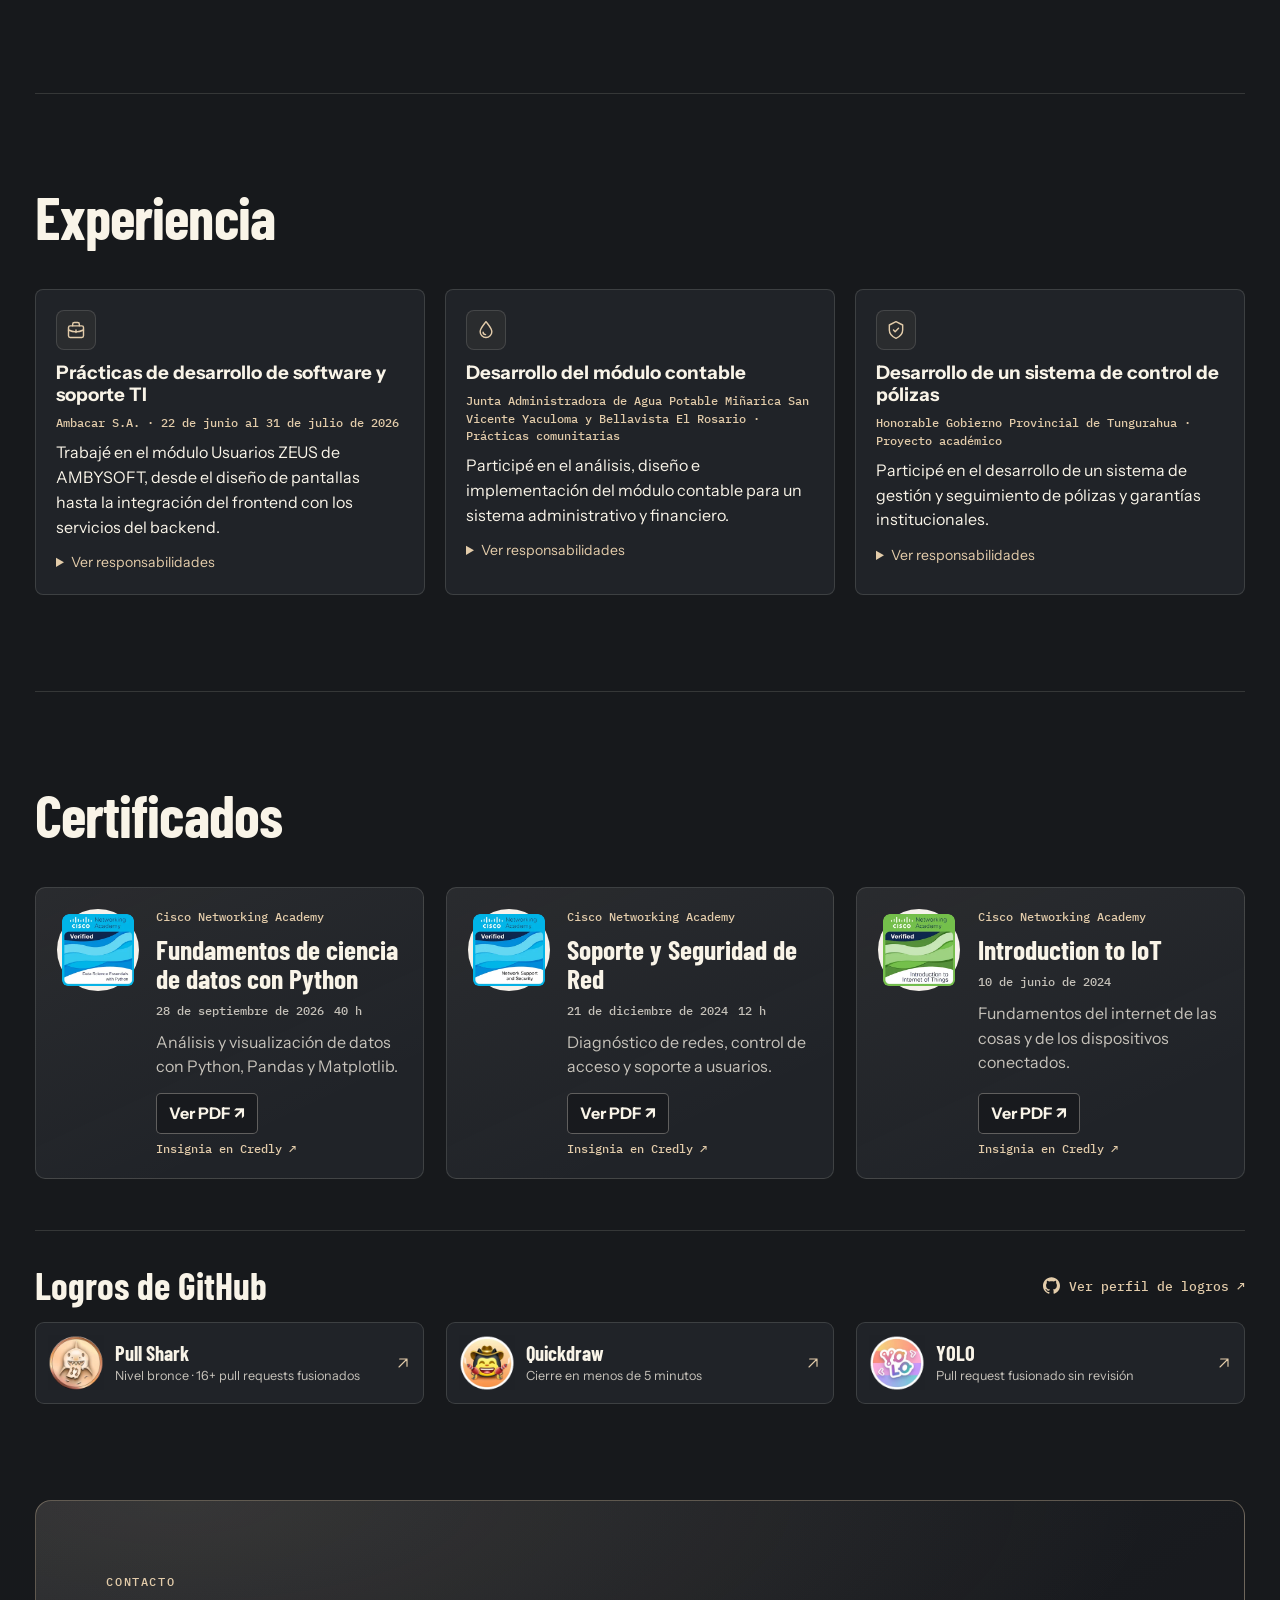
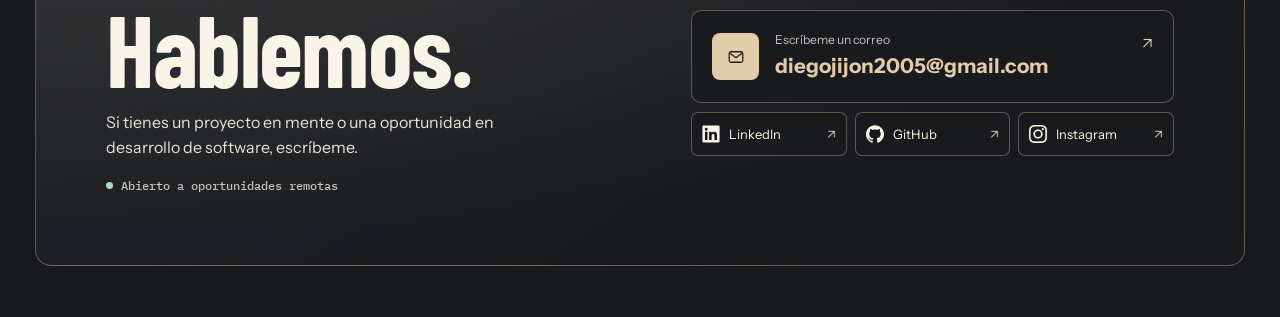
==== commit a30fcf2d: "Actualiza el tráiler y las pantallas de carga de Distrito Cero" ====
--- a/index.html
+++ b/index.html
@@ -7,21 +7,21 @@
   <meta name="theme-color" content="#17191c">
   <title>Distrito Cero · Diego Jijón</title>
   <link rel="icon" href="./assets/mark.svg" type="image/svg+xml">
-  <link rel="stylesheet" href="./styles.css?v=controls">
+  <link rel="stylesheet" href="./styles.css?v=district-media">
   <link rel="stylesheet" href="./campaign.css?v=controls">
   <link rel="stylesheet" href="./site-header.css?v=section-links">
   <link rel="stylesheet" href="./landing.css?v=layout">
   <link rel="stylesheet" href="./archive.css?v=header">
   <link rel="stylesheet" href="./site-footer.css?v=header">
-  <link rel="stylesheet" href="./district-preview.css?v=palette">
+  <link rel="stylesheet" href="./district-preview.css?v=district-media">
   <link rel="stylesheet" href="./asotema-demo.css?v=header">
   <link rel="stylesheet" href="./rgb-demo.css?v=header">
   <link rel="stylesheet" href="./traffic-demo.css?v=header">
   <link rel="stylesheet" href="./workstation.css?v=desktop">
-  <script type="importmap">{"imports":{"./content.js":"./content.js?v=workstation","./experience.js":"./experience.js?v=visual","./project-archive.js":"./project-archive.js?v=sicop","./site-footer.js":"./site-footer.js?v=inline"}}</script>
-  <script type="module" src="./main.js?v=soundtrack"></script>
+  <script type="importmap">{"imports":{"./content.js":"./content.js?v=district-media","./experience.js":"./experience.js?v=visual","./project-archive.js":"./project-archive.js?v=sicop","./site-footer.js":"./site-footer.js?v=inline"}}</script>
+  <script type="module" src="./main.js?v=district-media"></script>
   <script type="module" src="./landing.js?v=layout"></script>
-  <script type="module" src="./district-preview.js?v=2"></script>
+  <script type="module" src="./district-preview.js?v=district-media"></script>
   <script type="module" src="./asotema-demo.js"></script>
   <script type="module" src="./rgb-demo.js?v=case-studies"></script>
   <script type="module" src="./traffic-demo.js?v=case-studies"></script>
@@ -33,6 +33,7 @@
     <div class="district-opening-brand" aria-hidden="true">
       <img src="./assets/mark.svg" width="38" height="38" alt="">
       <p>Distrito <em>Cero</em></p>
+      <span class="district-opening-subtitle" data-t="openingSubtitle">Después del apagón</span>
       <span class="district-opening-line"></span>
     </div>
   </div>
@@ -68,7 +69,7 @@
           </div>
           <div class="hero-social" role="group" aria-label="Redes profesionales" data-aria="professionalLinks">
             <a class="icon-link" href="https://github.com/Diego200509" target="_blank" rel="noopener noreferrer" aria-label="GitHub"><svg aria-hidden="true" focusable="false"><use href="./assets/landing-icons.svg#github"></use></svg></a>
-            <a class="icon-link" href="https://www.linkedin.com/in/diego-jij%C3%B3n-undefined-981508311/" target="_blank" rel="noopener noreferrer" aria-label="LinkedIn"><svg aria-hidden="true" focusable="false"><use href="./assets/landing-icons.svg#linkedin"></use></svg></a>
+            <a class="icon-link" href="https://www.linkedin.com/in/diegojijon/" target="_blank" rel="noopener noreferrer" aria-label="LinkedIn"><svg aria-hidden="true" focusable="false"><use href="./assets/landing-icons.svg#linkedin"></use></svg></a>
             <a class="icon-link" href="https://www.instagram.com/diegojijon09/" target="_blank" rel="noopener noreferrer" aria-label="Instagram"><svg aria-hidden="true" focusable="false"><use href="./assets/contact-icons.svg#instagram"></use></svg></a>
             <a class="icon-link" href="mailto:diegojijon2005@gmail.com" aria-label="Correo personal" data-aria="personalEmail"><svg aria-hidden="true" focusable="false"><use href="./assets/contact-icons.svg#email"></use></svg></a>
           </div>
@@ -79,7 +80,7 @@
           <div class="portrait-frame">
             <img src="./assets/distrito-retrato.webp" width="1100" height="860" alt="Retrato 3D del rostro de Diego Jijón" data-alt="avatarAlt" fetchpriority="high">
             <video id="district-trailer" controls playsinline preload="none" aria-label="Tráiler de Distrito Cero" data-aria="trailerLabel" aria-describedby="trailer-description" hidden></video>
-            <p class="sr-only" id="trailer-description" data-t="trailerDescription">Diego recorre la plaza. Una vista aérea muestra el distrito y, frente al Laboratorio RGB, los prismas devuelven el color al mural.</p>
+            <p class="sr-only" id="trailer-description" data-t="trailerDescription">Recorrido por el taller de Ambacar, el mural de Laboratorio RGB, TalkApp, el cruce de Semáforo IA y ASOTEMA. Un robot supervisor patrulla antes de que el distrito recupere la luz.</p>
             <p class="district-trailer-error" id="trailer-error" role="status" data-t="trailerError" hidden>No se pudo reproducir el tráiler.</p>
           </div>
           <figcaption>
@@ -98,7 +99,7 @@
         <button type="button" class="button secondary" id="featured-detail" data-t="featuredDetail">Ver mi aporte ↗</button>
       </div>
       <figure class="featured-preview" data-reveal="from-left">
-        <img src="./assets/ambacar-taller.webp" width="960" height="568" loading="lazy" decoding="async" alt="Entrada abierta del taller de Ambacar en el mundo 3D" data-alt="workshopPreviewAlt">
+        <img src="./assets/ambacar-taller.webp?v=district-media" width="960" height="600" loading="lazy" decoding="async" alt="Entrada abierta del taller de Ambacar en el mundo 3D" data-alt="workshopPreviewAlt">
         <figcaption data-t="workshopPreview">Taller de Ambacar en Distrito Cero</figcaption>
       </figure>
       <div class="featured-flow" data-reveal>
@@ -313,7 +314,7 @@
         </div>
         <div class="profile-actions">
           <a class="button primary" href="./cv.html" id="cv-link"><svg aria-hidden="true" focusable="false"><use href="./assets/landing-icons.svg#document"></use></svg><span data-t="cv">Ver CV</span></a>
-          <a class="button secondary" href="https://www.linkedin.com/in/diego-jij%C3%B3n-undefined-981508311/" target="_blank" rel="noopener noreferrer"><svg aria-hidden="true" focusable="false"><use href="./assets/landing-icons.svg#linkedin"></use></svg>LinkedIn ↗</a>
+          <a class="button secondary" href="https://www.linkedin.com/in/diegojijon/" target="_blank" rel="noopener noreferrer"><svg aria-hidden="true" focusable="false"><use href="./assets/landing-icons.svg#linkedin"></use></svg>LinkedIn ↗</a>
         </div>
       </div>
       <div class="profile-media" data-reveal="from-left">
@@ -499,14 +500,9 @@
       </div>
     </header>
     <div id="loading" class="loading" data-phase="0" hidden>
-      <div class="loading-plan" aria-hidden="true">
-        <span class="plan-road"></span>
-        <span class="plan-block plan-lab"></span><span class="plan-block plan-hall"></span>
-        <span class="plan-block plan-comms"></span><span class="plan-block plan-garage"></span>
-        <span class="plan-block plan-crossing"></span><span class="plan-square"></span>
-      </div>
       <div class="loading-copy">
-        <p class="eyebrow" data-t="district">DISTRITO CERO</p>
+        <img src="./assets/mark.svg" width="34" height="34" alt="">
+        <p class="loading-title" data-t="district">DISTRITO CERO</p>
         <p id="loading-stage" role="status"></p>
         <progress id="loading-progress" max="3" value="0" aria-label="Carga del distrito" data-aria="loadingProgress"></progress>
       </div>
--- a/styles.css
+++ b/styles.css
@@ -148,18 +148,11 @@
 .game-bottom button{pointer-events:auto}
 .objective{padding:6px 10px;border-radius:5px;background:var(--surface-inset);color:var(--ink);font-weight:600}
 .game-bottom .primary{box-shadow:0 4px 17px color-mix(in srgb,var(--shadow) 32%,transparent)}
-.loading{position:absolute;inset:0;z-index:1;display:grid;place-content:center;justify-items:center;gap:24px;color:var(--ink);background:radial-gradient(ellipse at 50% 40%,var(--surface-raised),var(--bg) 74%);font:500 .87rem var(--mono)}
-.loading-plan{position:relative;width:min(76vw,344px);aspect-ratio:1.7;border:1px solid var(--gold-line);border-radius:7px;overflow:hidden;background:repeating-linear-gradient(0deg,var(--gold-tint) 0 1px,transparent 1px 16px),repeating-linear-gradient(90deg,var(--gold-tint) 0 1px,transparent 1px 16px)}
-.loading-plan span{position:absolute;border:1px solid var(--gold);transition:background .24s,box-shadow .24s}
-.loading-plan .plan-road{left:10%;top:52%;width:80%;height:14%;border-width:1px 0}
-.plan-lab{left:39%;top:12%;width:22%;height:25%}.plan-hall{left:13%;top:33%;width:20%;height:22%}
-.plan-comms{right:13%;top:33%;width:20%;height:22%}.plan-garage{left:17%;bottom:10%;width:17%;height:21%}
-.plan-crossing{right:14%;bottom:10%;width:17%;height:21%}.plan-square{left:40%;top:43%;width:20%;height:33%;border-radius:50%}
-.loading:is([data-phase="1"],[data-phase="2"],[data-phase="3"]) .plan-block{background:var(--gold-wash)}
-.loading:is([data-phase="2"],[data-phase="3"]) .plan-square{background:var(--gold-line);box-shadow:0 0 22px var(--gold-wash)}
-.loading-copy{text-align:center;width:min(76vw,344px)}
-#loading-stage{margin:6px 0 8px}
-#loading-progress{width:100%;height:7px;accent-color:var(--gold)}
+.loading{position:absolute;inset:0;z-index:1;display:grid;align-items:end;padding:24px max(24px,7vw) max(32px,9vh);color:var(--ink);background:linear-gradient(0deg,#101012f5,#10101260 55%,#10101220),url("./assets/distrito-intro.webp?v=district-media") 42% center/cover var(--bg);font:500 .87rem var(--mono)}
+.loading-copy{display:grid;justify-items:start;gap:12px;width:min(100%,560px)}
+.loading-title{font:800 clamp(2.7rem,8vw,6rem)/.85 var(--display);letter-spacing:-.02em}
+#loading-stage{color:var(--ink-soft)}
+#loading-progress{width:min(100%,340px);height:6px;accent-color:var(--gold)}
 .game[aria-busy="true"] :is(.game-progress,.crosshair,.touch-ui){visibility:hidden}
 .game[data-camera="third"] #camera-button{color:var(--on-gold);background:var(--gold)}
 @media(max-width:1000px){.project-grid{grid-template-columns:repeat(2,minmax(0,1fr))}}
--- a/district-preview.css
+++ b/district-preview.css
@@ -17,7 +17,7 @@
   inset: 0;
   z-index: -1;
   content: "";
-  background: linear-gradient(0deg, color-mix(in srgb, var(--shadow) 93%, transparent), color-mix(in srgb, var(--shadow) 21%, transparent) 48%, color-mix(in srgb, var(--shadow) 7%, transparent) 74%);
+  background: linear-gradient(0deg, #101012ee, #10101245 52%, transparent 80%), linear-gradient(90deg, #10101280, transparent 72%);
   pointer-events: none;
 }
 
@@ -26,7 +26,7 @@
   inset: 0;
   z-index: -2;
   content: "";
-  background: url("./assets/distrito-intro.webp") center / cover no-repeat;
+  background: url("./assets/distrito-intro.webp?v=district-media") center / cover no-repeat;
   pointer-events: none;
 }
 
@@ -61,16 +61,24 @@
 
 .district-opening-brand {
   display: grid;
-  gap: 12px;
+  gap: clamp(12px, 2.2vh, 22px);
 }
 
 .district-opening-brand p {
-  font: 800 clamp(3rem, 10vw, 8rem)/.82 var(--display);
+  max-width: 12ch;
+  font: 800 clamp(3rem, 10vw, 9rem)/.84 var(--display);
   letter-spacing: -.026em;
   text-transform: uppercase;
 }
 
 .district-opening-brand em { color: var(--gold); font-style: normal; }
+
+.district-opening-subtitle {
+  color: var(--ink-soft);
+  font: 500 clamp(.73rem, 2vw, .95rem)/1.3 var(--mono);
+  letter-spacing: .14em;
+  text-transform: uppercase;
+}
 
 .district-opening-line {
   height: 2px;
@@ -83,12 +91,8 @@
   height: 100%;
   background: var(--gold);
   content: "";
-  transform: scaleX(.12);
   transform-origin: left;
-}
-
-.district-opening[data-playing] .district-opening-line::after {
-  animation: district-opening-progress 2s linear both;
+  animation: district-opening-progress var(--opening-time) linear both;
 }
 
 @keyframes district-opening-progress {
@@ -122,5 +126,5 @@
 
 @media (prefers-reduced-motion: reduce) {
   .district-opening { transition: none; }
-  .district-opening[data-playing] .district-opening-line::after { animation: none; }
+  .district-opening-line::after { animation: none; }
 }
